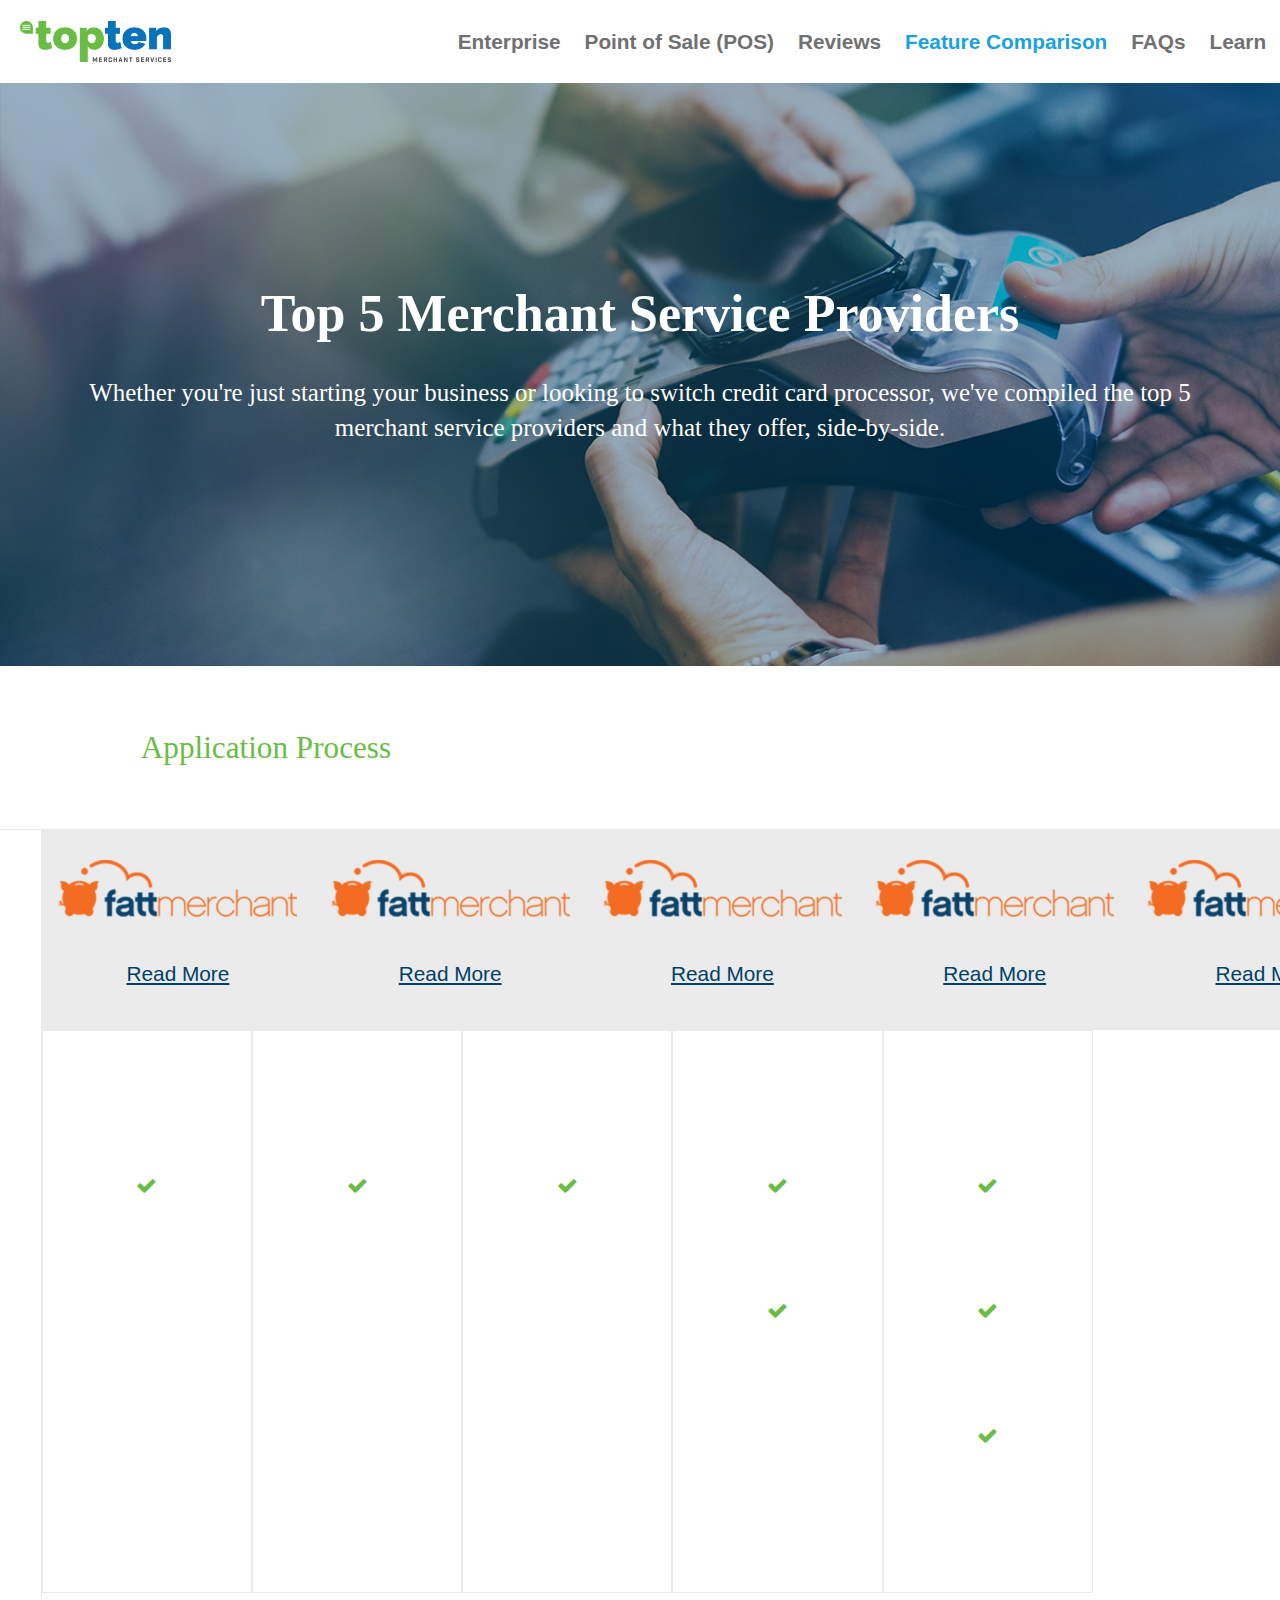
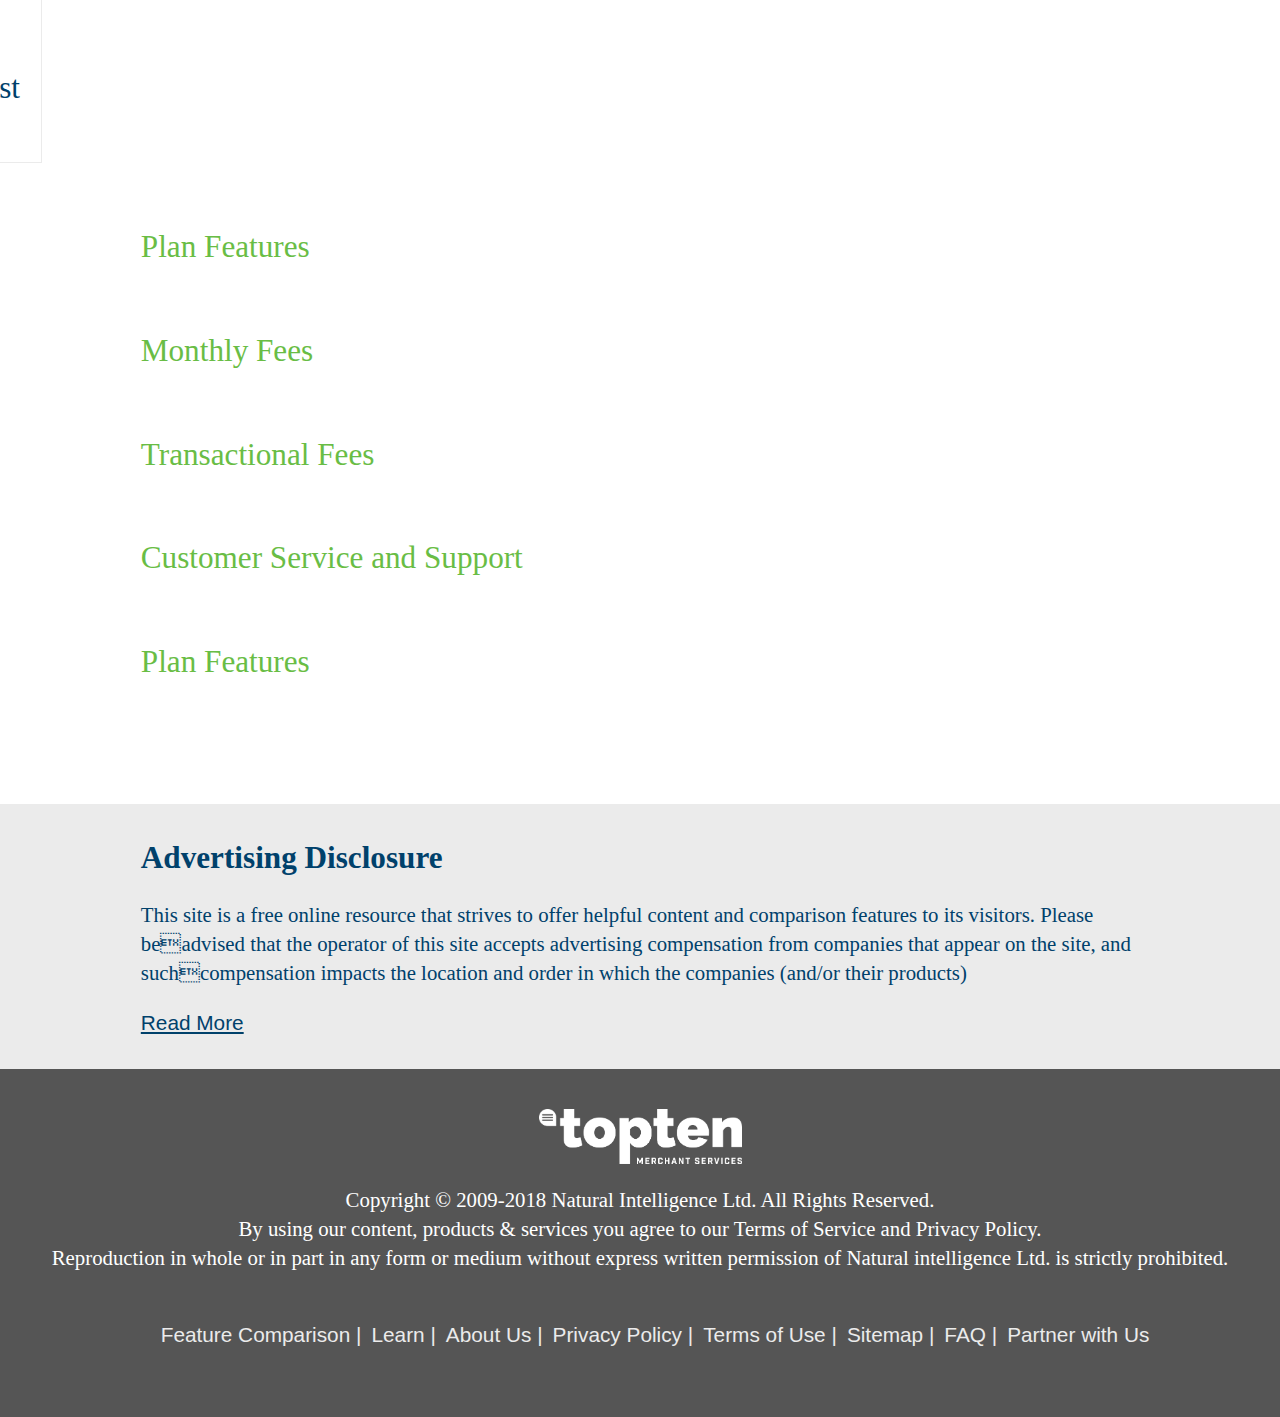
==== comparison.html @ e445d658 "responsive fixes" ====
<!DOCTYPE html>
<html class="no-js" lang="">

<head>
    <meta charset="utf-8" />
    <meta http-equiv="x-ua-compatible" content="ie=edge" />
    <title>Best 10 Merchant Services</title>
    <meta name="description" content="" />
    <meta name="viewport" content="width=device-width, initial-scale=1, shrink-to-fit=no" />
    <link rel="stylesheet" href="/css/font-awesome.min.css" />
    <link rel="stylesheet" href="/css/font-awesome.css" />
    <link href="http://cdnjs.cloudflare.com/ajax/libs/font-awesome/4.3.0/css/font-awesome.css" rel="stylesheet" type="text/css" />
    <link rel="manifest" href="site.webmanifest" />
    <link rel="apple-touch-icon" href="icon.png" />
    <!-- Place favicon.ico in the root directory -->

    <link rel="stylesheet" href="css/normalize.css" />
    <link rel="stylesheet" href="css/main.css" />
</head>

<body>
    <!--[if lte IE 9]>
      <p class="browserupgrade">You are using an <strong>outdated</strong> browser. Please <a href="https://browsehappy.com/">upgrade your browser</a> to improve your experience and security.</p>
    <![endif]-->

    <!-- Add your site or application content here -->

    <nav class="top-nav">
        <div class="logo">
            <a href="/"><img src="img/top-ten-logo.png" alt="" /></a>
        </div>
        <ul>
            <li><a href="/">Enterprise</a></li>
            <li><a href="#">Point of Sale (POS)</a></li>
            <li><a href="#">Reviews</a></li>
            <li><a class="active" href="comparison.html">Feature Comparison</a></li>
            <li><a href="faq-page.html">FAQs</a></li>
            <li><a href="#">Learn</a></li>
        </ul>
    </nav>
    <!-- END top-nav -->

    <div class="hero">
        <div class="hero-header">
            <h1>Top 5 Merchant Service Providers</h1>
        </div>
        <div class="hero-description">
            <p>Whether you're just starting your business or looking to switch credit card processor, we've compiled
                the top 5 merchant service providers and what they offer, side-by-side.</p>
        </div>
    </div>
    <!-- END hero -->

    <div class="box-wrapping">
        <div class="recommend-header">
            <h3 class="green-medium">Application Process</h3>
        </div>
        <div class="comparison-wrapper">
            <div class="vertical-side-column">
                <h2 class="blue-light">Apply Online</h2>
                <h2 class="blue-light">Same-Day Setup</h2>
                <h2 class="blue-light">High Risk Specialist</h2>
            </div>
            <div class="child-comparison-wrapper">
                <div class="horizontal-row-wrapper">
                    <div class="comparison-company">
                        <div class="ranking-logo"><img src="img/fattmerchant.png" alt="" /></div>
                        <a href="#">Read More</a>
                    </div>
                    <div class="comparison-company">
                        <div class="ranking-logo"><img src="img/fattmerchant.png" alt="" /></div>
                        <a href="#">Read More</a>
                    </div>
                    <div class="comparison-company">
                        <div class="ranking-logo"><img src="img/fattmerchant.png" alt="" /></div>
                        <a href="#">Read More</a>
                    </div>
                    <div class="comparison-company">
                        <div class="ranking-logo"><img src="img/fattmerchant.png" alt="" /></div>
                        <a href="#">Read More</a>
                    </div>
                    <div class="comparison-company">
                        <div class="ranking-logo"><img src="img/fattmerchant.png" alt="" /></div>
                        <a href="#">Read More</a>
                    </div>
                </div>
                <div class="bottom-column-wrapper">
                    <div class="vertical-column">
                        <i class="fas fa fa-check"></i>
                    </div>
                    <div class="vertical-column">
                        <i class="fas fa fa-check"></i>
                    </div>
                    <div class="vertical-column">
                        <i class="fas fa fa-check"></i>
                    </div>
                    <div class="vertical-column">
                        <i class="fas fa fa-check"></i>
                        <i class="fas fa fa-check"></i>
                    </div>
                    <div class="vertical-column">
                        <i class="fas fa fa-check"></i>
                        <i class="fas fa fa-check"></i>
                        <i class="fas fa fa-check"></i>
                    </div>
                </div>
            </div>
        </div>

        <div class="recommend-header">
            <h3 class="green-medium">Plan Features</h3>
        </div>


        <div class="recommend-header">
            <h3 class="green-medium">Monthly Fees</h3>
        </div>


        <div class="recommend-header">
            <h3 class="green-medium">Transactional Fees</h3>
        </div>


        <div class="recommend-header">
            <h3 class="green-medium">Customer Service and Support</h3>
        </div>


        <div class="recommend-header">
            <h3 class="green-medium">Plan Features</h3>
        </div>

    </div>
    <!-- END box-wrapping -->
    <div class="service-info-wrapper">
        <div class="service-info-block-grey">
            <div class="small-business-description-wrapper">
                <div class="small-business-details">
                    <h2 class="blue-bold-small">Advertising Disclosure</h2>

                    <p>
                        This site is a free online resource that strives to offer helpful content and comparison
                        features to its visitors.
                        Please beadvised that the operator of this site accepts advertising compensation from
                        companies that appear on the site, and suchcompensation impacts the location and order in
                        which the companies (and/or their products)
                    </p>
                    <a href="">Read More</a>

                </div>
            </div>
        </div>
        <!-- END service-info-wrapper  -->


        <footer class="footer">
            <div class="logo"><img src="img/top-ten-logo-white.png" alt="" /></div>
            <div class="copyright-text">
                <p>
                    Copyright © 2009-2018 Natural Intelligence Ltd. All Rights Reserved.<br />
                    By using our content, products & services you agree to our Terms of Service and Privacy Policy.<br />
                    Reproduction in whole or in part in any form or medium without express written permission of
                    Natural intelligence Ltd. is strictly prohibited.<br />
                </p>
            </div>
            <div class="links">
                <ul>
                    <li><a href="comparison.html">Feature Comparison</a> |</li>
                    <li><a href="#">Learn</a> |</li>
                    <li><a href="#">About Us</a> |</li>
                    <li><a href="#">Privacy Policy</a> |</li>
                    <li><a href="#">Terms of Use</a> |</li>
                    <li><a href="#">Sitemap</a> |</li>
                    <li><a href="faq-page.html">FAQ</a> |</li>
                    <li><a href="#">Partner with Us</a></li>
                </ul>
            </div>
        </footer>
        <!-- END footer -->

        <script src="js/vendor/modernizr-3.6.0.min.js"></script>
        <script src="https://code.jquery.com/jquery-3.3.1.min.js" integrity="{{ JQUERY_SRI_HASH }}" crossorigin="anonymous"></script>
        <script>
            window.jQuery || document.write('<script src="js/vendor/jquery-3.3.1.min.js"><\/script>');
        </script>
        <script src="js/plugins.js"></script>
        <script src="js/main.js"></script>
</body>

</html>
---- css/main.css ----
/*! HTML5 Boilerplate v6.1.0 | MIT License | https://html5boilerplate.com/ */

/*
 * What follows is the result of much research on cross-browser styling.
 * Credit left inline and big thanks to Nicolas Gallagher, Jonathan Neal,
 * Kroc Camen, and the H5BP dev community and team.
 */

/* ==========================================================================
Custom Font - Avenir Next
========================================================================== */

@font-face {
  font-family: "AvenierNext-Bold";
  src: url(fonts/AvenirNext-Bold.ttf) format("truetype");
}

@font-face {
  font-family: "AvenirNext-Medium";
  src: url(fonts/AvenirNext-Medium-06.ttf) format("truetype");
}

@font-face {
  font-family: "AvenirNext-Regular";
  src: url(fonts/AvenirNext-Regular-08.ttf) format("truetype");
}

@font-face {
  font-family: "AvenirNext-Italic";
  src: url(fonts/AvenirNext-Italic-05.ttf) format("truetype");
}

/* ==========================================================================
Base styles: opinionated defaults
========================================================================== */

html {
  color: #222;
  font-size: calc(0.5em + 1vw);
  line-height: 1.4;
  animation: fadeIn 1s ease-in-out;
  height: 100%;
  width: 100%;
  overflow-y: scroll;
  overflow-x: hidden;
}

body {
  margin: 0;
  font-family: "AvenirNext-Regular", Arial, Helvetica, sans-serif;
  overflow-y: scroll;
  overflow-x: hidden;
}

/*
 * Remove text-shadow in selection highlight:
 * https://twitter.com/miketaylr/status/12228805301
 *
 * Vendor-prefixed and regular ::selection selectors cannot be combined:
 * https://stackoverflow.com/a/16982510/7133471
 *
 * Customize the background color to match your design.
 */

::-moz-selection {
  background: #b3d4fc;
  text-shadow: none;
}

::selection {
  background: #b3d4fc;
  text-shadow: none;
}

/*
 * A better looking default horizontal rule
 */

hr {
  display: block;
  height: 1px;
  border: 0;
  border-top: 1px solid #ccc;
  margin: 1em 0;
  padding: 0;
}

/*
 * Remove the gap between audio, canvas, iframes,
 * images, videos and the bottom of their containers:
 * https://github.com/h5bp/html5-boilerplate/issues/440
 */

audio,
canvas,
iframe,
img,
svg,
video {
  vertical-align: middle;
}

/*
 * Remove default fieldset styles.
 */

fieldset {
  border: 0;
  margin: 0;
  padding: 0;
}

/*
 * Allow only vertical resizing of textareas.
 */

textarea {
  resize: vertical;
}

/* ==========================================================================
Browser Upgrade Prompt
========================================================================== */

.browserupgrade {
  margin: 0.2em 0;
  background: #ccc;
  color: #000;
  padding: 0.2em 0;
}

/* ==========================================================================
Author's custom styles
========================================================================== */

/* ==========================================================================
Typography Styles
========================================================================== */

h1,
h2,
h3,
h4,
h5,
h6 {
  margin: 0;
  padding: 0;
  font-family: "AvenirNext-Bold";
  color: #00416b;
}

h2.blue-bold {
  font-size: 2.25rem;
}

h2.blue-bold-small {
  font-size: 1.5rem;
}

h2.blue-light {
  font-size: 1.5rem;
  font-family: "AvenirNext-Medium";
  font-weight: 500;
  color: #00416b;
}

h2.green-bold {
  font-size: 2rem;
  color: #69bd45;
}

h2.green-medium {
  font-family: "AvenirNext-Medium";
  font-size: 2rem;
  font-weight: 500;
  color: #69bd45;
}

h3.green-medium {
  font-family: "AvenirNext-Medium";
  font-size: 1.5rem;
  font-weight: 500;
  color: #69bd45;
}

p {
  font-size: 1rem;
  font-family: "AvenirNext-Regular";
  color: #00416b;
}

a {
  color: #00416b;
}

a.link-bold {
  font-weight: 700;
}

ul > li {
  color: #00416b;
  line-height: 2;
}

/* ==========================================================================
Button Styles
========================================================================== */

@media only screen and (max-width: 414px) {
  .button-cta > button {
    margin-top: 2.5rem;
    padding: 1rem;
  }
  
  .quote-button {
    background-color: #45b5d0;
    font-size: 1.5rem;
    font-weight: bold;
    letter-spacing: 0.2px;
    color: #ffffff;
  }
  
  .quote-button.green {
    background-color: #69bd45;
  }  
}

.button-cta > button {
  border: none;
  margin-bottom: 54px;
}

.quote-button {
  background-color: #45b5d0;
  font-size: 1.5rem;
  font-weight: bold;
  letter-spacing: 0.2px;
  color: #ffffff;
  padding: 16px 64px;
}

.quote-button.green {
  background-color: #69bd45;
}

/* ==========================================================================
Navigation Styles
========================================================================== */

.top-nav {
  display: flex;
  justify-content: space-between;
  align-items: center;
  overflow: hidden;
  width: 100%;
  max-height: 100px;
  background: #fff;
  padding: 0 10px;
}

.top-nav .logo a > img {
  height: 2rem;
  object-fit: contain;
  padding: 10px;
}

@media only screen and (max-width: 414px) {
  .top-nav .logo a > img {
    height: 3rem;
    object-fit: contain;
    padding: 10px;
  }
}

.top-nav > ul {
  display: flex;
  list-style: none;
}

.top-nav li > a {
  color: #707070;
  font-size: 1rem;
  font-weight: bold;
  padding: 0 1.15rem 0 0;
  text-decoration: none;
  display: inline-block;
}

@media only screen and (max-width: 1024px) {
  .top-nav li > a {
    font-size: 0.9rem;
    padding: 0 1.1rem 0 0;
  }
}

.top-nav a:hover {
  color: #1aa2dd;
}

.top-nav a.active {
  color: #1aa2dd;
}

/* ==========================================================================
Hero Styles
========================================================================== */

.hero {
  display: flex;
  justify-content: center;
  flex: 1;
  min-height: 28rem;
  flex-direction: column;
  background-image: url(/img/hero-background.png);
  background-color: #00416b;
  background-repeat: no-repeat;
  background-size: cover;
}

.hero-header {
  padding: 0 11rem;
}

@media only screen and (max-width: 1024px) {
  .hero-header {
    padding: 0 7rem;
  }
}

@media only screen and (max-width: 414px) {
  .hero-header {
    padding: 0 0.5rem;
  }
}

.hero .hero-header > h1 {
  font-size: 2.5rem;
  text-align: center;
  color: #fff;
}

.hero-description {
  padding: 0 3.5rem;
}

@media only screen and (max-width: 1024px) {
  .hero-description {
    padding: 0 2rem;
  }
}

.hero .hero-description > p {
  font-size: 1.2rem;
  text-align: center;
  color: #fff;
}

/* ==========================================================================
Home Page We Recommend Body Styles Styles
========================================================================== */

@media only screen and (max-width: 414px) {
  .ranking-box {
    display: flex;
    flex-direction: column;
    flex-basis: 80rem;
  }

  .company-left {
    display: flex;
    flex-basis: 20rem;
    padding: 0 5rem 10rem 0;
  }

  .company-right {
    display: flex;
    flex: 2;
  }

  .box-wrapping-columns {
    display: flex;
    flex-direction: column;
    justify-content: center;
  }

  .rating-wrapper {
    justify-content: flex-start;
    display: flex;
    flex-direction: column;
    padding-bottom: 36px;
  }

  .rating {
    font-weight: bold;
    font-family: "AvenirNext-Bold";
    font-size: 1rem;
    font-weight: bold;
    letter-spacing: 0.2px;
    padding-right: 23.9rem;
    color: #00416b;
  }

  .blog-column .blog-snippet > h2 {
    font-size: 1rem;
    line-height: 4rem !important;
    font-family: "AvenirNext-Medium";
    font-weight: 400;
    color: #00416b;
  }

}

.box-wrapping {
  display: flex;
  flex: 1;
  flex-direction: column;
  align-items: center;
  padding: 60px 11%;
}

.recommend-header {
  display: flex;
  align-self: flex-start;
  padding-bottom: 60px;
}

.box-wrapping .recommend-header > h2 {
  font-family: "AvenirNext-Medium";
  font-size: 2rem;
  font-weight: 500;
  letter-spacing: 0.32px;
  color: #69bd45;
}

.box-wrapping-columns {
  display: flex;
  justify-content: center;
}

.ranking-column {
  display: flex;
  flex-direction: column;
  flex-basis: 800px;
}

.company-left {
  display: flex;
  flex-direction: column;
  flex-basis: 252px;
  padding-right: 78px;
}

.company-right {
  display: flex;
  flex-direction: column;
  flex: 2;
}

.rating-wrapper {
  justify-content: flex-start;
  display: flex;
  flex-direction: column;
  align-items: flex-end;
  padding-bottom: 36px;
}

.ranking-logo > img {
  height: 57px;
  padding-bottom: 36px;
}

.company-slogan {
  padding-bottom: 21px;
}

.company-slogan > h4 {
  font-family: "AvenirNext-Medium";
  font-size: 1.5rem;
  font-weight: 500;
  letter-spacing: 0.2px;
  color: #00416b;
}

.ranking-stars {
  display: flex;
  padding-bottom: 24px;
}

.ranking-stars ul {
  display: flex;
  list-style: none;
  margin: 0;
  padding: 0;
}

.ranking-stars ul > li {
  padding: 5px;
}

.ranking-stars ul li > img {
  display: flex;
  height: 17px;
  color: #dabf27;
}

.company-telephone {
  display: flex;
  padding-bottom: 23px;
}

.company-telephone > i {
  padding: 5px;
  font-size: 1.625rem;
  color: #00416b;
}

.company-telephone > h3 {
  font-family: "AvenirNext-Regular";
  font-size: 1.5rem;
  font-weight: normal;
  letter-spacing: 0.2px;
  color: #00416b;
}

.ranking-box {
  display: flex;
  border: solid 1px #ebebeb;
  padding: 24px 20px;
}

.company-name {
  padding-bottom: 36px;
}

.company-name > h3 {
  font-family: "AvenirNext-Medium";
  font-size: 1.5rem;
  font-weight: 500;
  letter-spacing: 0.2px;
  color: #00416b;
}

.rating {
  font-weight: bold;
  font-family: "AvenirNext-Bold";
  font-size: 1rem;
  font-weight: bold;
  letter-spacing: 0.2px;
  color: #00416b;
}

.rating-bar {
  width: 360px;
  height: 10px;
  background-color: #69bd45;
}

.company-description > p {
  font-family: "AvenirNext-Medium";
  font-size: 0.875rem;
  letter-spacing: 0.1px;
  color: #00416b;
}

ul.fa-ul {
  margin: 0;
}

.company-pros-list ul > li {
  font-family: "AvenirNext-Medium";
  line-height: 35px;
  letter-spacing: 0.2px;
  color: #00416b;
}

.company-pros-list ul li > i {
  color: #45b5d0;
  font-size: 1.25rem;
}

.blog-column {
  background: rgb(234, 245, 250);
  display: flex;
  flex-direction: column;
  flex-basis: 300px;
}

.blog-item {
  margin: 0 20px;
}

.blog-item > hr {
  background-color: #00416b;
}

.blog-column {
  display: flex;
  flex-direction: column;
}

.blog-column > .social-icons {
  color: #00416b;
  text-align: center;
  font-size: 2.813rem;
  letter-spacing: 10px;
  padding-top: 28px;
}

.blog-column .blog-snippet > h2 {
  font-size: 1.875rem;
  line-height: 100px;
  font-family: "AvenirNext-Medium";
  font-weight: 400;
  color: #00416b;
}

.blog-column .blog-snippet > p {
  font-family: AvenirNext-Medium;
  color: #00416b;
}

/* ==========================================================================
Home Page Service Info Styles Styles
========================================================================== */

@media only screen and (max-width: 414px) {
  .basic-info-wrapper {
    display: flex;
    flex-direction: column;
    align-content: center;
    padding: 32px 0;
  }
  
  .basic-info-column-right {
    display: flex;
    flex-direction: column;
  }

  .basic-info-img > img {
    height: 20rem;
  }

}

.service-info-wrapper {
  display: flex;
  flex-direction: column;
}

.service-info-block-grey {
  display: flex;
  flex: 1;
  flex-direction: column;
  align-items: center;
  background-color: #ebebeb;
  padding: 32px 11%;
}

.service-info-block-white {
  display: flex;
  flex: 1;
  flex-direction: column;
  align-items: center;
  padding: 32px 11%;
}

.basic-info-column-left {
  display: flex;
  flex-direction: column;
}

.basic-info-column-right {
  display: flex;
  align-items: center;
  padding-left: 30px;
}

.basic-info-wrapper {
  display: flex;
  align-content: center;
  padding: 32px 0;
}

.basic-info-column-right .basic-info-img > img {
  height: 7rem;
}

.basic-list-wrapper {
  display: flex;
  flex-direction: column;
}

.fees-wrapper {
  display: flex;
  flex: 1;
  flex-direction: column;
  align-items: center;
}

.high-risk-wrapper {
  display: flex;
  flex: 1;
  flex-direction: column;
  align-items: center;
}

.high-risk-info {
  display: flex;
  flex-direction: column;
  padding: 47px 0;
}

.high-risk-text {
  display: flex;
  flex-direction: column;
}

.high-risk-list {
  display: flex;
  flex-direction: column;
}

.card-processors-wrapper {
  display: flex;
  flex-direction: column;
}

.small-business-description-wrapper {
  display: flex;
  flex: 1;
  flex-direction: column;
  align-items: center;
}

/* ==========================================================================
Top 3 Styles
========================================================================== */

@media only screen and (max-width: 414px) {
  .provider-info-wrapper {
    display: flex;
    flex-direction: column;
    flex: 1;
  }

  .provider-pros-cons-wrapper {
    display: flex;
    flex-direction: column;
    flex: 1;
    margin-top: 2rem;
  }

  .provider-name > h3 {
    margin-top: 1rem;
    font-family: "AvenirNext-Regular";
    font-size: 1rem;
    font-weight: 300;
    color: #00416b;
  }
  
}

.top-three-providers {
  display: flex;
  flex-direction: column;
  padding: 0 11%;
}

.provider-logo > img {
  height: 44px;
  padding-bottom: 24px;
}

.provider-name > h3 {
  padding-bottom: 30px;
  font-family: "AvenirNext-Regular";
  font-size: 1.5rem;
  font-weight: 300;
  color: #00416b;
}

.provider-wrapper {
  display: flex;
  flex-direction: column;
  flex: 1;
  padding: 36px 0;
}

.provider-info-wrapper {
  display: flex;
  flex: 1;
}

.provider-best-for {
  flex: 1;
}

.provider-best-for > h4 {
  font-family: "AvenirNext-Regular";
  font-size: 1rem;
  color: #00416b;
}

.provider-pros-cons-wrapper {
  display: flex;
  flex-direction: column;
  flex: 1;
}

.provider-pros ul > li {
  font-family: "AvenirNext-Regular";
  color: #00416b;
}

.provider-cons ul > li {
  font-family: "AvenirNext-Regular";
  color: #00416b;
}

/* ==========================================================================
FAQ Styles
========================================================================== */

.faq-wrapper {
  display: flex;
  flex-direction: column;
  align-self: flex-start;
  width: 100%;
}

.faq-question {
  padding: 20px 0 12px 58px;
}

.faq-question:hover {
  background-color: #ebebeb;
  color: red;
}

/* ==========================================================================
Comparison Styles
========================================================================== */

.comparison-wrapper {
  display: flex;
  padding-bottom: 3rem;
}

.child-comparison-wrapper {
  display: flex;
  flex-direction: column;
}

.vertical-column {
  display: flex;
  flex-direction: column;
  border: solid 1px #ebebeb;
  padding: 4.5rem;
}

.vertical-column > i {
  padding: 2.5rem 0 2.5rem 0;
  color: #69bd45;
}

.vertical-side-column {
  display: flex;
  flex-direction: column;
  padding-top: 13rem;
  align-items: center;
  border: solid 1px #ebebeb;
}

.vertical-side-column > h2.blue-light {
  padding: 2.5rem 1rem 2.5rem 1rem;
}

.horizontal-row-wrapper {
  display: flex;
  background-color: #ebebeb;
}

.comparison-company {
  display: flex;
  flex-direction: column;
  align-items: center;
  align-content: center;
}

.comparison-company > .ranking-logo img {
  padding: 1.5rem 0.8rem 1.5rem 0.8rem;
}

.comparison-company > a {
  padding: 0.5rem 0 2rem 0;
}

.bottom-column-wrapper {
  display: flex;
}

/* ==========================================================================
Learn Styles
========================================================================== */

.box-wrapping-row {
  display: flex;
  flex: 1;
  align-items: center;
  padding: 4rem 11%;
  justify-content: center;
}

@media only screen and (max-width: 414px) {
  .box-wrapping-row {
    display: flex;
    flex-direction: column;
    flex: 1;
    align-items: center;
    padding: 4rem 11%;
    justify-content: center;
  }  
}

.left-column-wrapper {
  display: flex;
  flex-direction: column;
}

.box-left {
  height: 14rem;
  display: flex;
  background-color: #ebebeb;
  margin-bottom: 1rem;
}

.box-left-wrapper {
  display: flex;
}

.box-left-column > h2.blue-bold-small {
  font-size: 28px;
  line-height: 32px;
}

.box-left-column > p.date {
  font-size: 0.6rem;
  font-style: italic;
  line-height: 1.88;
}

.box-left-column > p.description {
  font-size: 0.7rem;
  line-height: 1rem;
}

.box-left-column > a {
  font-size: 0.7rem;
}

.box-left-wrapper > img {
  height: 10rem;
  object-fit: contain;
  padding: 2rem 1rem 1rem 2rem;
}

.box-left-column {
  width: 14rem;
  display: flex;
  flex-direction: column;
  padding: 1rem;
}

@media only screen and (max-width: 414px) {
  .box-left-column > h2.blue-bold-small {
    font-size: 1rem;
    line-height: 1.3rem;
  }
}

.right-column-wrapper {
  display: flex;
  flex-direction: column;
  padding-top: 6rem;
  padding-left: 0.8rem;
}

.right-column-wrapper > h3.green-medium {
  font-size: 1.3rem;
  line-height: 1.14;
  display: flex;
  padding: 0 0 1rem 2rem;
}

.box-right {
  width: 20rem;
  display: flex;
  background-color: #f6f6f6;
  margin: 0.5rem;
}

.box-right > img {
  width: 7rem;
  object-fit: contain;
  padding: 0 2rem 1rem 1rem;
}

.box-right-column {
  display: flex;
  flex-direction: column;
  align-items: center;
  padding: 2.1rem 1rem 2rem 0;
}

.box-right-column > a {
  font-size: 0.7rem;
}

.box-right-column .button-cta > button {
  font-size: 0.7rem;
}

/* ==========================================================================
Footer Styles Styles
========================================================================== */

.footer {
  display: flex;
  flex: 1;
  flex-direction: column;
  align-items: center;
  background-color: #555555;
  color: #ebebeb;
  padding: 40px 0;
}

.footer .logo > img {
  width: 203px;
}

.copyright-text > p {
  text-align: center;
  color: #fff;
}

footer .links > ul {
  display: flex;
  list-style: none;
}

@media only screen and (max-width: 414px) {
  footer .links > ul {
    display: flex;
    list-style: none;
    flex-wrap: wrap;
  }
}

footer li {
  color: #ebebeb;
  margin-right: 10px;
}

footer li > a {
  text-decoration: none;
  color: #ebebeb;
}

/* ==========================================================================
Helper classes
========================================================================== */

/*
 * Hide visually and from screen readers
 */

.hidden {
  display: none !important;
}

/*
 * Hide only visually, but have it available for screen readers:
 * https://snook.ca/archives/html_and_css/hiding-content-for-accessibility
 *
 * 1. For long content, line feeds are not interpreted as spaces and small width
 *    causes content to wrap 1 word per line:
 *    https://medium.com/@jessebeach/beware-smushed-off-screen-accessible-text-5952a4c2cbfe
 */

.visuallyhidden {
  border: 0;
  clip: rect(0 0 0 0);
  height: 1px;
  margin: -1px;
  padding: 0;
  position: absolute;
  width: 1px;
  white-space: nowrap;
  /* 1 */
}

/*
 * Extends the .visuallyhidden class to allow the element
 * to be focusable when navigated to via the keyboard:
 * https://www.drupal.org/node/897638
 */

.visuallyhidden.focusable:active,
.visuallyhidden.focusable:focus {
  clip: auto;
  height: auto;
  margin: 0;
  overflow: visible;
  position: static;
  width: auto;
  white-space: inherit;
}

/*
 * Hide visually and from screen readers, but maintain layout
 */

.invisible {
  visibility: hidden;
}

/*
 * Clearfix: contain floats
 *
 * For modern browsers
 * 1. The space content is one way to avoid an Opera bug when the
 *    `contenteditable` attribute is included anywhere else in the document.
 *    Otherwise it causes space to appear at the top and bottom of elements
 *    that receive the `clearfix` class.
 * 2. The use of `table` rather than `block` is only necessary if using
 *    `:before` to contain the top-margins of child elements.
 */

.clearfix:before,
.clearfix:after {
  content: " ";
  /* 1 */
  display: table;
  /* 2 */
}

.clearfix:after {
  clear: both;
}

/* ==========================================================================
EXAMPLE Media Queries for Responsive Design.
These examples override the primary ('mobile first') styles.
Modify as content requires.
========================================================================== */

@media only screen and (min-width: 35em) {
  /* Style adjustments for viewports that meet the condition */
}

@media print,
  (-webkit-min-device-pixel-ratio: 1.25),
  (min-resolution: 1.25dppx),
  (min-resolution: 120dpi) {
  /* Style adjustments for high resolution devices */
}

/* ==========================================================================
   Print styles.
   Inlined to avoid the additional HTTP request:
   https://www.phpied.com/delay-loading-your-print-css/
   ========================================================================== */

@media print {
  *,
  *:before,
  *:after {
    background: transparent !important;
    color: #000 !important;
    /* Black prints faster */
    -webkit-box-shadow: none !important;
    box-shadow: none !important;
    text-shadow: none !important;
  }

  a,
  a:visited {
    text-decoration: underline;
  }

  a[href]:after {
    content: " (" attr(href) ")";
  }

  abbr[title]:after {
    content: " (" attr(title) ")";
  }

  /*
     * Don't show links that are fragment identifiers,
     * or use the `javascript:` pseudo protocol
     */

  a[href^="#"]:after,
  a[href^="javascript:"]:after {
    content: "";
  }

  pre {
    white-space: pre-wrap !important;
  }

  pre,
  blockquote {
    border: 1px solid #999;
    page-break-inside: avoid;
  }

  /*
     * Printing Tables:
     * http://css-discuss.incutio.com/wiki/Printing_Tables
     */

  thead {
    display: table-header-group;
  }

  tr,
  img {
    page-break-inside: avoid;
  }

  p,
  h2,
  h3 {
    orphans: 3;
    widows: 3;
  }

  h2,
  h3 {
    page-break-after: avoid;
  }
}

@keyframes fadeIn {
  0% {
    opacity: 0;
  }

  100% {
    opacity: 1;
  }
}
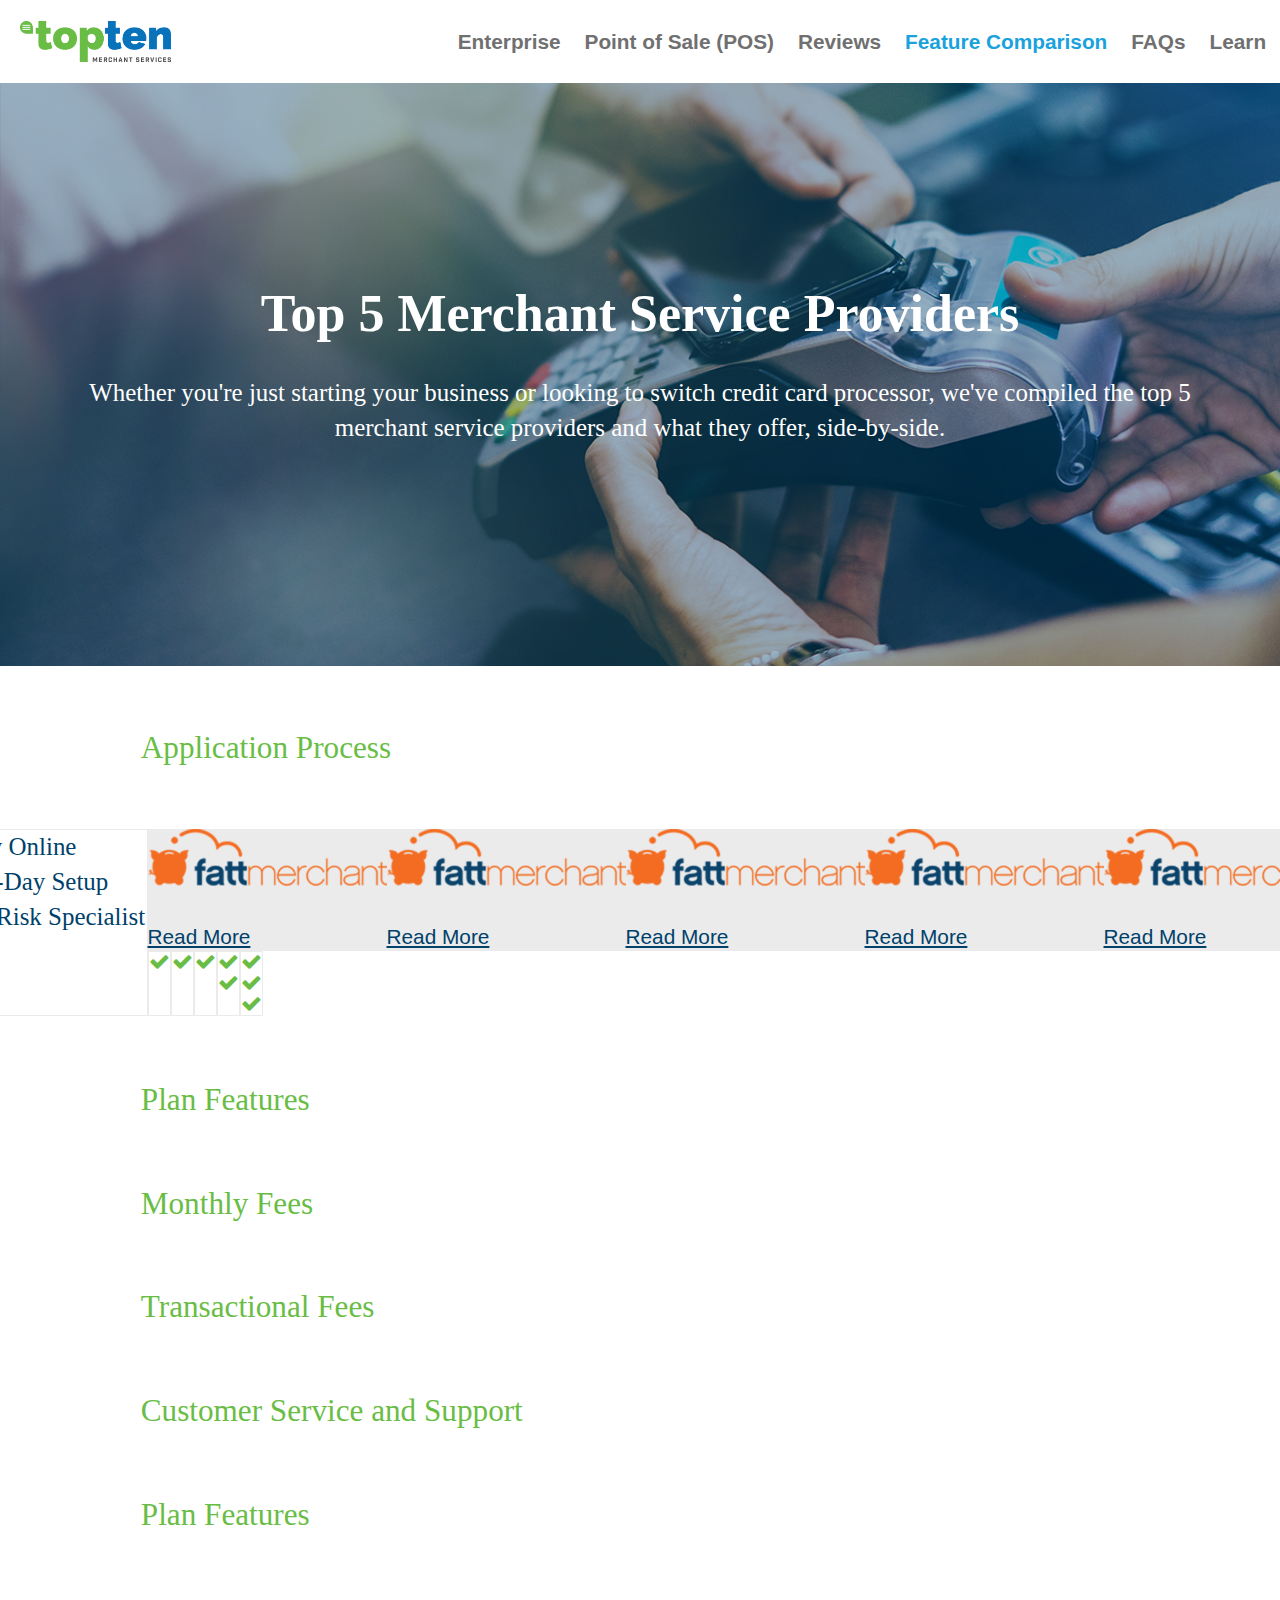
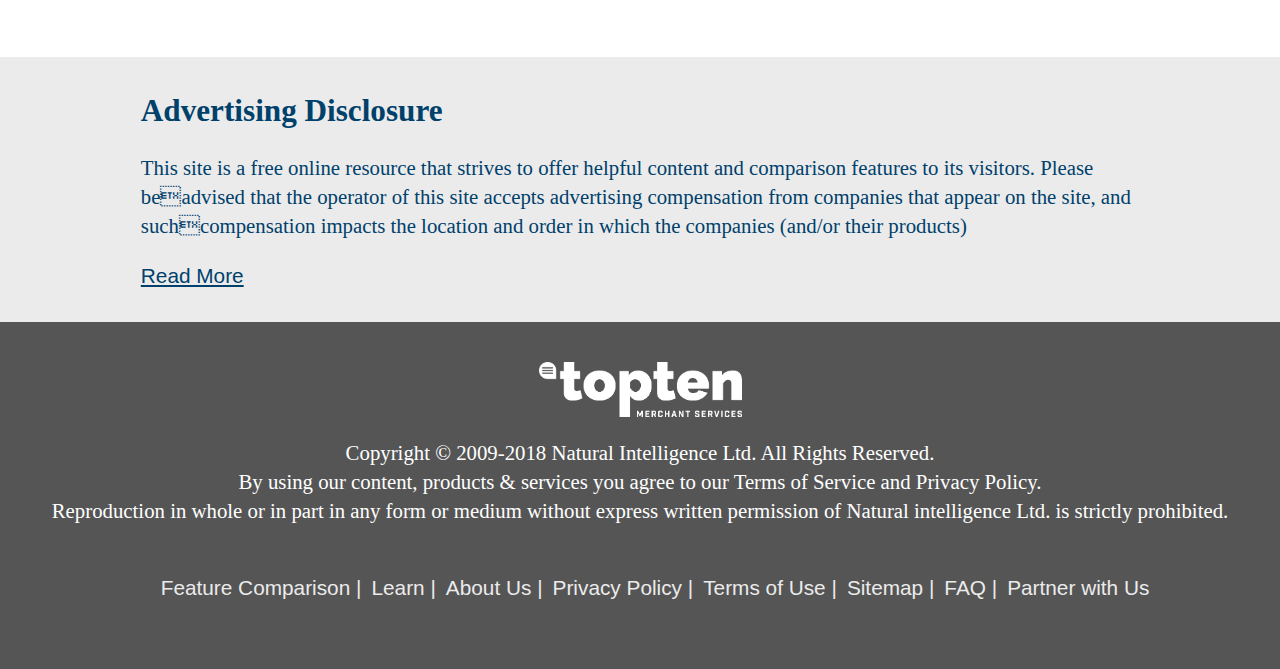
==== commit 4b7e17a6: "414px @media query added to all pages header and footer" ====
--- a/comparison.html
+++ b/comparison.html
@@ -57,9 +57,11 @@
         </div>
         <div class="comparison-wrapper">
             <div class="vertical-side-column">
-                <h2 class="blue-light">Apply Online</h2>
-                <h2 class="blue-light">Same-Day Setup</h2>
-                <h2 class="blue-light">High Risk Specialist</h2>
+                <div class="vertical-text-wrapper">
+                    <h2 class="blue-light">Apply Online</h2>
+                    <h2 class="blue-light">Same-Day Setup</h2>
+                    <h2 class="blue-light">High Risk Specialist</h2>
+                </div>
             </div>
             <div class="child-comparison-wrapper">
                 <div class="horizontal-row-wrapper">
--- a/css/main.css
+++ b/css/main.css
@@ -197,7 +197,7 @@
   font-weight: 700;
 }
 
-ul > li {
+ul>li {
   color: #00416b;
   line-height: 2;
 }
@@ -207,11 +207,11 @@
 ========================================================================== */
 
 @media only screen and (max-width: 414px) {
-  .button-cta > button {
-    margin-top: 2.5rem;
-    padding: 1rem;
-  }
-  
+  .button-cta>button {
+    padding: 1rem 2rem 1rem 2rem;
+    margin-top: 1.5rem;
+  }
+
   .quote-button {
     background-color: #45b5d0;
     font-size: 1.5rem;
@@ -219,15 +219,15 @@
     letter-spacing: 0.2px;
     color: #ffffff;
   }
-  
+
   .quote-button.green {
     background-color: #69bd45;
-  }  
-}
-
-.button-cta > button {
+  }
+}
+
+.button-cta>button {
   border: none;
-  margin-bottom: 54px;
+  margin-bottom: 1rem;
 }
 
 .quote-button {
@@ -236,7 +236,7 @@
   font-weight: bold;
   letter-spacing: 0.2px;
   color: #ffffff;
-  padding: 16px 64px;
+  padding: 0.5rem 2rem 0.5rem 2rem;
 }
 
 .quote-button.green {
@@ -246,6 +246,19 @@
 /* ==========================================================================
 Navigation Styles
 ========================================================================== */
+
+@media only screen and (max-width: 414px) {
+  .top-nav .logo a>img {
+    height: 3rem;
+    object-fit: contain;
+    padding: 10px;
+  }
+
+  .top-nav li>a {
+    font-size: 0.9rem;
+    padding: 0 1.1rem 0 0;
+  }
+}
 
 .top-nav {
   display: flex;
@@ -258,26 +271,18 @@
   padding: 0 10px;
 }
 
-.top-nav .logo a > img {
+.top-nav .logo a>img {
   height: 2rem;
   object-fit: contain;
   padding: 10px;
 }
 
-@media only screen and (max-width: 414px) {
-  .top-nav .logo a > img {
-    height: 3rem;
-    object-fit: contain;
-    padding: 10px;
-  }
-}
-
-.top-nav > ul {
+.top-nav>ul {
   display: flex;
   list-style: none;
 }
 
-.top-nav li > a {
+.top-nav li>a {
   color: #707070;
   font-size: 1rem;
   font-weight: bold;
@@ -286,13 +291,6 @@
   display: inline-block;
 }
 
-@media only screen and (max-width: 1024px) {
-  .top-nav li > a {
-    font-size: 0.9rem;
-    padding: 0 1.1rem 0 0;
-  }
-}
-
 .top-nav a:hover {
   color: #1aa2dd;
 }
@@ -304,6 +302,25 @@
 /* ==========================================================================
 Hero Styles
 ========================================================================== */
+
+@media only screen and (max-width: 1024px) {
+  .hero-header {
+    padding: 0 7rem;
+  }
+
+  .hero-description {
+    padding: 0 2rem;
+  }
+}
+
+@media only screen and (max-width: 414px) {
+  .hero-header {
+    display: flex;
+    width: 100%;
+    padding: 0 0.5rem !important;
+    text-align: center;
+  }
+}
 
 .hero {
   display: flex;
@@ -321,19 +338,7 @@
   padding: 0 11rem;
 }
 
-@media only screen and (max-width: 1024px) {
-  .hero-header {
-    padding: 0 7rem;
-  }
-}
-
-@media only screen and (max-width: 414px) {
-  .hero-header {
-    padding: 0 0.5rem;
-  }
-}
-
-.hero .hero-header > h1 {
+.hero .hero-header>h1 {
   font-size: 2.5rem;
   text-align: center;
   color: #fff;
@@ -343,13 +348,7 @@
   padding: 0 3.5rem;
 }
 
-@media only screen and (max-width: 1024px) {
-  .hero-description {
-    padding: 0 2rem;
-  }
-}
-
-.hero .hero-description > p {
+.hero .hero-description>p {
   font-size: 1.2rem;
   text-align: center;
   color: #fff;
@@ -366,15 +365,20 @@
     flex-basis: 80rem;
   }
 
+  .ranking-logo>img {
+    height: 3rem !important;
+  }
+
   .company-left {
-    display: flex;
-    flex-basis: 20rem;
-    padding: 0 5rem 10rem 0;
+    display: flex !important;
+    flex-direction: column !important;
+    justify-content: space-between !important;
   }
 
   .company-right {
-    display: flex;
-    flex: 2;
+    display: flex !important;
+    flex-direction: column !important;
+    justify-content: space-between
   }
 
   .box-wrapping-columns {
@@ -391,16 +395,18 @@
   }
 
   .rating {
-    font-weight: bold;
-    font-family: "AvenirNext-Bold";
-    font-size: 1rem;
-    font-weight: bold;
-    letter-spacing: 0.2px;
-    padding-right: 23.9rem;
+    font-family: "AvenirNext-Bold" !important;
+    font-size: 1rem !important;
     color: #00416b;
   }
 
-  .blog-column .blog-snippet > h2 {
+  .rating-bar {
+    width: 90%;
+    height: 2%;
+    background-color: #69bd45;
+  }
+
+  .blog-column .blog-snippet>h2 {
     font-size: 1rem;
     line-height: 4rem !important;
     font-family: "AvenirNext-Medium";
@@ -408,6 +414,11 @@
     color: #00416b;
   }
 
+  .recommend-header {
+    display: flex;
+    align-self: flex-start;
+    padding-bottom: 1rem !important;
+  }
 }
 
 .box-wrapping {
@@ -424,7 +435,7 @@
   padding-bottom: 60px;
 }
 
-.box-wrapping .recommend-header > h2 {
+.box-wrapping .recommend-header>h2 {
   font-family: "AvenirNext-Medium";
   font-size: 2rem;
   font-weight: 500;
@@ -464,7 +475,7 @@
   padding-bottom: 36px;
 }
 
-.ranking-logo > img {
+.ranking-logo>img {
   height: 57px;
   padding-bottom: 36px;
 }
@@ -473,7 +484,7 @@
   padding-bottom: 21px;
 }
 
-.company-slogan > h4 {
+.company-slogan>h4 {
   font-family: "AvenirNext-Medium";
   font-size: 1.5rem;
   font-weight: 500;
@@ -493,11 +504,11 @@
   padding: 0;
 }
 
-.ranking-stars ul > li {
+.ranking-stars ul>li {
   padding: 5px;
 }
 
-.ranking-stars ul li > img {
+.ranking-stars ul li>img {
   display: flex;
   height: 17px;
   color: #dabf27;
@@ -508,13 +519,13 @@
   padding-bottom: 23px;
 }
 
-.company-telephone > i {
+.company-telephone>i {
   padding: 5px;
   font-size: 1.625rem;
   color: #00416b;
 }
 
-.company-telephone > h3 {
+.company-telephone>h3 {
   font-family: "AvenirNext-Regular";
   font-size: 1.5rem;
   font-weight: normal;
@@ -532,7 +543,7 @@
   padding-bottom: 36px;
 }
 
-.company-name > h3 {
+.company-name>h3 {
   font-family: "AvenirNext-Medium";
   font-size: 1.5rem;
   font-weight: 500;
@@ -555,7 +566,7 @@
   background-color: #69bd45;
 }
 
-.company-description > p {
+.company-description>p {
   font-family: "AvenirNext-Medium";
   font-size: 0.875rem;
   letter-spacing: 0.1px;
@@ -566,14 +577,14 @@
   margin: 0;
 }
 
-.company-pros-list ul > li {
+.company-pros-list ul>li {
   font-family: "AvenirNext-Medium";
   line-height: 35px;
   letter-spacing: 0.2px;
   color: #00416b;
 }
 
-.company-pros-list ul li > i {
+.company-pros-list ul li>i {
   color: #45b5d0;
   font-size: 1.25rem;
 }
@@ -589,7 +600,7 @@
   margin: 0 20px;
 }
 
-.blog-item > hr {
+.blog-item>hr {
   background-color: #00416b;
 }
 
@@ -598,7 +609,7 @@
   flex-direction: column;
 }
 
-.blog-column > .social-icons {
+.blog-column>.social-icons {
   color: #00416b;
   text-align: center;
   font-size: 2.813rem;
@@ -606,7 +617,7 @@
   padding-top: 28px;
 }
 
-.blog-column .blog-snippet > h2 {
+.blog-column .blog-snippet>h2 {
   font-size: 1.875rem;
   line-height: 100px;
   font-family: "AvenirNext-Medium";
@@ -614,7 +625,7 @@
   color: #00416b;
 }
 
-.blog-column .blog-snippet > p {
+.blog-column .blog-snippet>p {
   font-family: AvenirNext-Medium;
   color: #00416b;
 }
@@ -630,16 +641,16 @@
     align-content: center;
     padding: 32px 0;
   }
-  
+
   .basic-info-column-right {
     display: flex;
     flex-direction: column;
   }
 
-  .basic-info-img > img {
-    height: 20rem;
-  }
-
+  .basic-info-img>img {
+    height: 10rem !important;
+    display: flex;
+  }
 }
 
 .service-info-wrapper {
@@ -681,7 +692,7 @@
   padding: 32px 0;
 }
 
-.basic-info-column-right .basic-info-img > img {
+.basic-info-column-right .basic-info-img>img {
   height: 7rem;
 }
 
@@ -741,6 +752,10 @@
     display: flex;
     flex-direction: column;
     flex: 1;
+  }
+
+  .provider-wrapper .button-cta>button {
+    margin-bottom: 1.5rem !important;
   }
 
   .provider-pros-cons-wrapper {
@@ -750,14 +765,12 @@
     margin-top: 2rem;
   }
 
-  .provider-name > h3 {
-    margin-top: 1rem;
+  .provider-name>h3 {
     font-family: "AvenirNext-Regular";
     font-size: 1rem;
     font-weight: 300;
     color: #00416b;
   }
-  
 }
 
 .top-three-providers {
@@ -766,12 +779,12 @@
   padding: 0 11%;
 }
 
-.provider-logo > img {
+.provider-logo>img {
   height: 44px;
   padding-bottom: 24px;
 }
 
-.provider-name > h3 {
+.provider-name>h3 {
   padding-bottom: 30px;
   font-family: "AvenirNext-Regular";
   font-size: 1.5rem;
@@ -795,7 +808,7 @@
   flex: 1;
 }
 
-.provider-best-for > h4 {
+.provider-best-for>h4 {
   font-family: "AvenirNext-Regular";
   font-size: 1rem;
   color: #00416b;
@@ -807,12 +820,12 @@
   flex: 1;
 }
 
-.provider-pros ul > li {
+.provider-pros ul>li {
   font-family: "AvenirNext-Regular";
   color: #00416b;
 }
 
-.provider-cons ul > li {
+.provider-cons ul>li {
   font-family: "AvenirNext-Regular";
   color: #00416b;
 }
@@ -841,6 +854,8 @@
 Comparison Styles
 ========================================================================== */
 
+@media only screen and (max-width: 414px) {}
+
 .comparison-wrapper {
   display: flex;
   padding-bottom: 3rem;
@@ -855,24 +870,27 @@
   display: flex;
   flex-direction: column;
   border: solid 1px #ebebeb;
-  padding: 4.5rem;
-}
-
-.vertical-column > i {
-  padding: 2.5rem 0 2.5rem 0;
+}
+
+.vertical-column>i {
+  display: flex;
+  align-items: stretch;
   color: #69bd45;
 }
 
 .vertical-side-column {
-  display: flex;
-  flex-direction: column;
-  padding-top: 13rem;
+  width: 10rem;
+  display: flex;
+  flex-direction: column;
   align-items: center;
   border: solid 1px #ebebeb;
 }
 
-.vertical-side-column > h2.blue-light {
-  padding: 2.5rem 1rem 2.5rem 1rem;
+.vertical-text-wrapper>h2.blue-light {
+  display: flex;
+  flex-direction: column;
+  justify-content: first baseline;
+  font-size: 1.2rem;
 }
 
 .horizontal-row-wrapper {
@@ -883,16 +901,14 @@
 .comparison-company {
   display: flex;
   flex-direction: column;
-  align-items: center;
-  align-content: center;
-}
-
-.comparison-company > .ranking-logo img {
-  padding: 1.5rem 0.8rem 1.5rem 0.8rem;
-}
-
-.comparison-company > a {
-  padding: 0.5rem 0 2rem 0;
+}
+
+.comparison-company>.ranking-logo img {
+  justify-content: space-between;
+}
+
+.comparison-company>a {
+  justify-content: space-between;
 }
 
 .bottom-column-wrapper {
@@ -902,14 +918,6 @@
 /* ==========================================================================
 Learn Styles
 ========================================================================== */
-
-.box-wrapping-row {
-  display: flex;
-  flex: 1;
-  align-items: center;
-  padding: 4rem 11%;
-  justify-content: center;
-}
 
 @media only screen and (max-width: 414px) {
   .box-wrapping-row {
@@ -919,7 +927,32 @@
     align-items: center;
     padding: 4rem 11%;
     justify-content: center;
-  }  
+  }
+
+  .box-left-column>h2.blue-bold-small {
+    font-size: 1rem !important;
+    line-height: 1.3rem !important;
+  }
+
+  .right-column-wrapper {
+    display: flex;
+    flex-direction: column;
+    padding-top: 2rem !important;
+  }
+
+  .right-column-wrapper>h3.green-medium {
+    font-size: 1.3rem;
+    line-height: 1.14;
+    display: flex;
+  }
+}
+
+.box-wrapping-row {
+  display: flex;
+  flex: 1;
+  align-items: center;
+  padding: 4rem 11%;
+  justify-content: center;
 }
 
 .left-column-wrapper {
@@ -936,32 +969,32 @@
 
 .box-left-wrapper {
   display: flex;
-}
-
-.box-left-column > h2.blue-bold-small {
+  align-items: center;
+  padding-left: 1rem;
+}
+
+.box-left-column>h2.blue-bold-small {
   font-size: 28px;
   line-height: 32px;
 }
 
-.box-left-column > p.date {
+.box-left-column>p.date {
   font-size: 0.6rem;
   font-style: italic;
   line-height: 1.88;
 }
 
-.box-left-column > p.description {
+.box-left-column>p.description {
   font-size: 0.7rem;
   line-height: 1rem;
 }
 
-.box-left-column > a {
+.box-left-column>a {
   font-size: 0.7rem;
 }
 
-.box-left-wrapper > img {
-  height: 10rem;
-  object-fit: contain;
-  padding: 2rem 1rem 1rem 2rem;
+.box-left-wrapper>img {
+  height: 11rem;
 }
 
 .box-left-column {
@@ -971,58 +1004,67 @@
   padding: 1rem;
 }
 
-@media only screen and (max-width: 414px) {
-  .box-left-column > h2.blue-bold-small {
-    font-size: 1rem;
-    line-height: 1.3rem;
-  }
-}
-
 .right-column-wrapper {
   display: flex;
   flex-direction: column;
   padding-top: 6rem;
-  padding-left: 0.8rem;
-}
-
-.right-column-wrapper > h3.green-medium {
+}
+
+.right-column-wrapper>h3.green-medium {
   font-size: 1.3rem;
   line-height: 1.14;
   display: flex;
-  padding: 0 0 1rem 2rem;
+  justify-content: center;
 }
 
 .box-right {
-  width: 20rem;
+  width: 18rem;
   display: flex;
   background-color: #f6f6f6;
+  justify-content: center;
   margin: 0.5rem;
-}
-
-.box-right > img {
-  width: 7rem;
-  object-fit: contain;
-  padding: 0 2rem 1rem 1rem;
+  align-items: center;
+}
+
+.box-right>img {
+  height: 1.5rem;
+  display: flex;
+  flex-direction: column;
+  align-items: center;
+  justify-content: center;
 }
 
 .box-right-column {
   display: flex;
   flex-direction: column;
   align-items: center;
-  padding: 2.1rem 1rem 2rem 0;
-}
-
-.box-right-column > a {
+  padding: 0.5rem;
+}
+
+.box-right-column>a {
   font-size: 0.7rem;
 }
 
-.box-right-column .button-cta > button {
+.box-right-column .button-cta>button {
   font-size: 0.7rem;
 }
 
 /* ==========================================================================
 Footer Styles Styles
 ========================================================================== */
+
+@media only screen and (max-width: 414px) {
+  .footer .logo>img {
+    width: 10rem !important;
+  }
+
+  footer .links>ul {
+    display: flex;
+    list-style: none;
+    flex-wrap: wrap;
+    justify-content: center;
+  }
+}
 
 .footer {
   display: flex;
@@ -1034,26 +1076,18 @@
   padding: 40px 0;
 }
 
-.footer .logo > img {
+.footer .logo>img {
   width: 203px;
 }
 
-.copyright-text > p {
+.copyright-text>p {
   text-align: center;
   color: #fff;
 }
 
-footer .links > ul {
+footer .links>ul {
   display: flex;
   list-style: none;
-}
-
-@media only screen and (max-width: 414px) {
-  footer .links > ul {
-    display: flex;
-    list-style: none;
-    flex-wrap: wrap;
-  }
 }
 
 footer li {
@@ -1061,7 +1095,7 @@
   margin-right: 10px;
 }
 
-footer li > a {
+footer li>a {
   text-decoration: none;
   color: #ebebeb;
 }
@@ -1159,9 +1193,9 @@
 }
 
 @media print,
-  (-webkit-min-device-pixel-ratio: 1.25),
-  (min-resolution: 1.25dppx),
-  (min-resolution: 120dpi) {
+(-webkit-min-device-pixel-ratio: 1.25),
+(min-resolution: 1.25dppx),
+(min-resolution: 120dpi) {
   /* Style adjustments for high resolution devices */
 }
 
@@ -1172,6 +1206,7 @@
    ========================================================================== */
 
 @media print {
+
   *,
   *:before,
   *:after {
@@ -1189,11 +1224,11 @@
   }
 
   a[href]:after {
-    content: " (" attr(href) ")";
+    content: " ("attr(href) ")";
   }
 
   abbr[title]:after {
-    content: " (" attr(title) ")";
+    content: " ("attr(title) ")";
   }
 
   /*
@@ -1251,4 +1286,4 @@
   100% {
     opacity: 1;
   }
-}
+}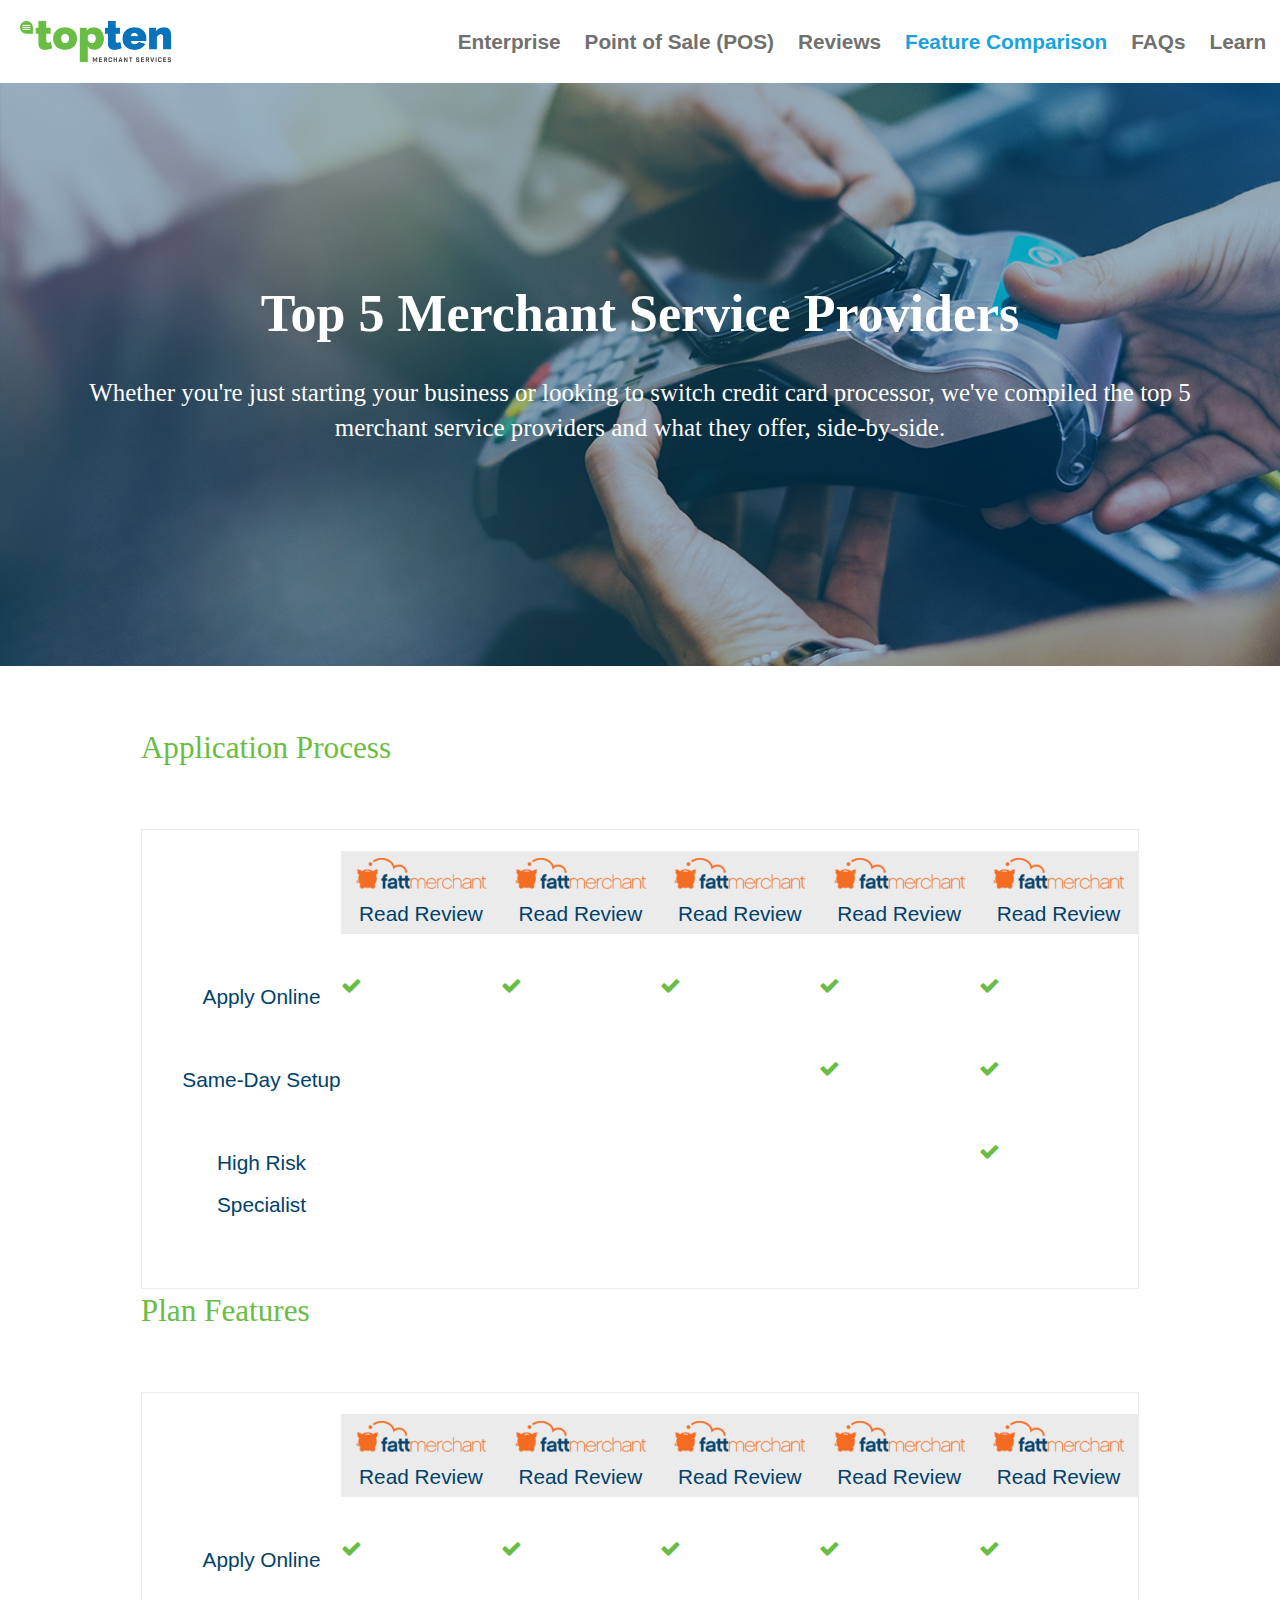
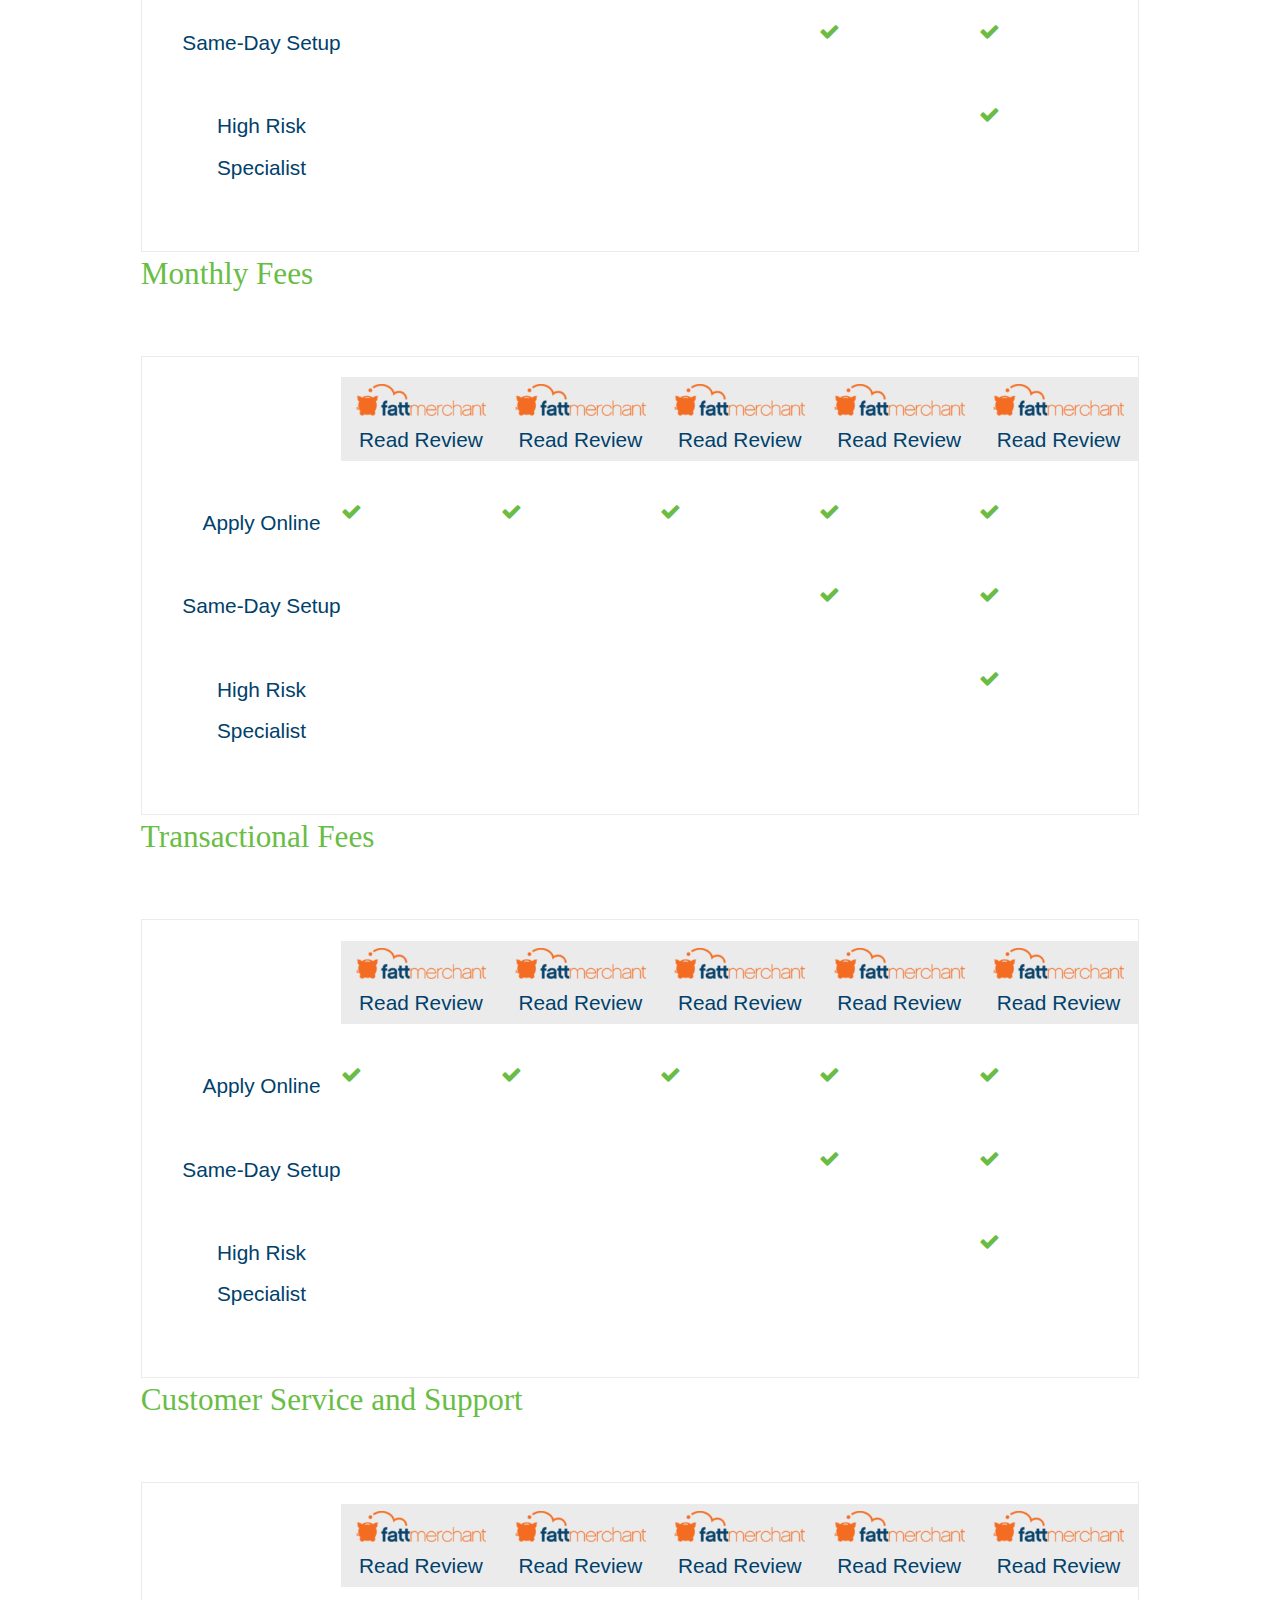
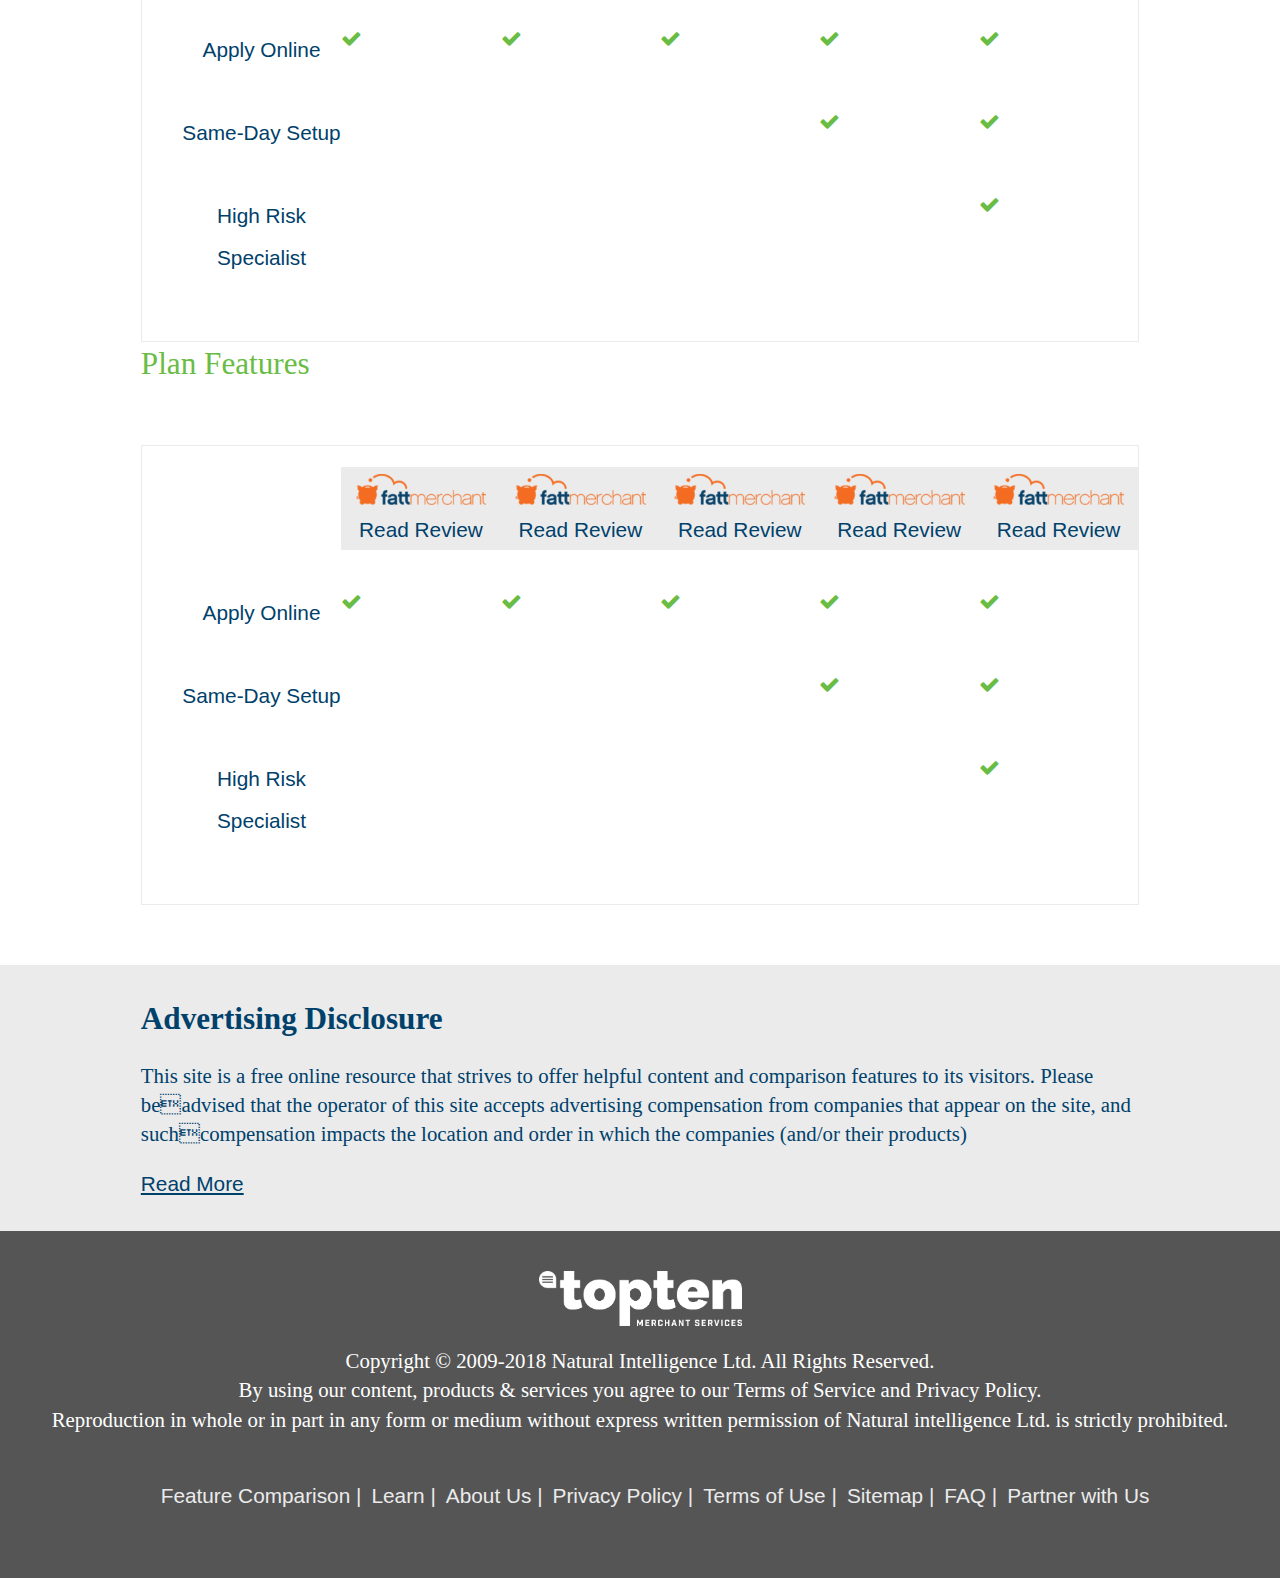
==== commit b3e010b2: "comparison page charts" ====
--- a/comparison.html
+++ b/comparison.html
@@ -55,82 +55,281 @@
         <div class="recommend-header">
             <h3 class="green-medium">Application Process</h3>
         </div>
-        <div class="comparison-wrapper">
-            <div class="vertical-side-column">
-                <div class="vertical-text-wrapper">
-                    <h2 class="blue-light">Apply Online</h2>
-                    <h2 class="blue-light">Same-Day Setup</h2>
-                    <h2 class="blue-light">High Risk Specialist</h2>
-                </div>
-            </div>
-            <div class="child-comparison-wrapper">
-                <div class="horizontal-row-wrapper">
-                    <div class="comparison-company">
-                        <div class="ranking-logo"><img src="img/fattmerchant.png" alt="" /></div>
-                        <a href="#">Read More</a>
-                    </div>
-                    <div class="comparison-company">
-                        <div class="ranking-logo"><img src="img/fattmerchant.png" alt="" /></div>
-                        <a href="#">Read More</a>
-                    </div>
-                    <div class="comparison-company">
-                        <div class="ranking-logo"><img src="img/fattmerchant.png" alt="" /></div>
-                        <a href="#">Read More</a>
-                    </div>
-                    <div class="comparison-company">
-                        <div class="ranking-logo"><img src="img/fattmerchant.png" alt="" /></div>
-                        <a href="#">Read More</a>
-                    </div>
-                    <div class="comparison-company">
-                        <div class="ranking-logo"><img src="img/fattmerchant.png" alt="" /></div>
-                        <a href="#">Read More</a>
-                    </div>
-                </div>
-                <div class="bottom-column-wrapper">
-                    <div class="vertical-column">
-                        <i class="fas fa fa-check"></i>
-                    </div>
-                    <div class="vertical-column">
-                        <i class="fas fa fa-check"></i>
-                    </div>
-                    <div class="vertical-column">
-                        <i class="fas fa fa-check"></i>
-                    </div>
-                    <div class="vertical-column">
-                        <i class="fas fa fa-check"></i>
-                        <i class="fas fa fa-check"></i>
-                    </div>
-                    <div class="vertical-column">
-                        <i class="fas fa fa-check"></i>
-                        <i class="fas fa fa-check"></i>
-                        <i class="fas fa fa-check"></i>
-                    </div>
-                </div>
-            </div>
-        </div>
+        <div class="comparisontable">
+            <ul class="row">
+                <li class="legend"></li>
+                <li><img src="img/fattmerchant.png" /><br />Read Review</li>
+                <li><img src="img/fattmerchant.png" /><br />Read Review</li>
+                <li><img src="img/fattmerchant.png" /><br />Read Review</li>
+                <li><img src="img/fattmerchant.png" /><br />Read Review</li>
+                <li><img src="img/fattmerchant.png" /><br />Read Review</li>
+            </ul>
+
+            <ul class="row">
+                <li class="legend">Apply Online</li>
+                <li><i class="fas fa fa-check"></i></li>
+                <li><i class="fas fa fa-check"></i></li>
+                <li><i class="fas fa fa-check"></i></li>
+                <li><i class="fas fa fa-check"></i></li>
+                <li><i class="fas fa fa-check"></i></li>
+            </ul>
+
+            <ul class="row">
+                <li class="legend">Same-Day Setup</li>
+                <li></li>
+                <li></li>
+                <li></li>
+                <li><i class="fas fa fa-check"></i></li>
+                <li><i class="fas fa fa-check"></i></li>
+            </ul>
+
+            <ul class="row">
+                <li class="legend">High Risk Specialist</li>
+                <li></li>
+                <li></li>
+                <li></li>
+                <li></li>
+                <li><i class="fas fa fa-check"></i></li>
+            </ul>
+
+            <ul class="row">
+                <li class="legend"></li>
+            </ul>
+        </div>
+
 
         <div class="recommend-header">
             <h3 class="green-medium">Plan Features</h3>
         </div>
 
+        <div class="comparisontable">
+            <ul class="row">
+                <li class="legend"></li>
+                <li><img src="img/fattmerchant.png" /><br />Read Review</li>
+                <li><img src="img/fattmerchant.png" /><br />Read Review</li>
+                <li><img src="img/fattmerchant.png" /><br />Read Review</li>
+                <li><img src="img/fattmerchant.png" /><br />Read Review</li>
+                <li><img src="img/fattmerchant.png" /><br />Read Review</li>
+            </ul>
+
+            <ul class="row">
+                <li class="legend">Apply Online</li>
+                <li><i class="fas fa fa-check"></i></li>
+                <li><i class="fas fa fa-check"></i></li>
+                <li><i class="fas fa fa-check"></i></li>
+                <li><i class="fas fa fa-check"></i></li>
+                <li><i class="fas fa fa-check"></i></li>
+            </ul>
+
+            <ul class="row">
+                <li class="legend">Same-Day Setup</li>
+                <li></li>
+                <li></li>
+                <li></li>
+                <li><i class="fas fa fa-check"></i></li>
+                <li><i class="fas fa fa-check"></i></li>
+            </ul>
+
+            <ul class="row">
+                <li class="legend">High Risk Specialist</li>
+                <li></li>
+                <li></li>
+                <li></li>
+                <li></li>
+                <li><i class="fas fa fa-check"></i></li>
+            </ul>
+
+            <ul class="row">
+                <li class="legend"></li>
+            </ul>
+        </div>
+
 
         <div class="recommend-header">
             <h3 class="green-medium">Monthly Fees</h3>
         </div>
 
+        <div class="comparisontable">
+            <ul class="row">
+                <li class="legend"></li>
+                <li><img src="img/fattmerchant.png" /><br />Read Review</li>
+                <li><img src="img/fattmerchant.png" /><br />Read Review</li>
+                <li><img src="img/fattmerchant.png" /><br />Read Review</li>
+                <li><img src="img/fattmerchant.png" /><br />Read Review</li>
+                <li><img src="img/fattmerchant.png" /><br />Read Review</li>
+            </ul>
+
+            <ul class="row">
+                <li class="legend">Apply Online</li>
+                <li><i class="fas fa fa-check"></i></li>
+                <li><i class="fas fa fa-check"></i></li>
+                <li><i class="fas fa fa-check"></i></li>
+                <li><i class="fas fa fa-check"></i></li>
+                <li><i class="fas fa fa-check"></i></li>
+            </ul>
+
+            <ul class="row">
+                <li class="legend">Same-Day Setup</li>
+                <li></li>
+                <li></li>
+                <li></li>
+                <li><i class="fas fa fa-check"></i></li>
+                <li><i class="fas fa fa-check"></i></li>
+            </ul>
+
+            <ul class="row">
+                <li class="legend">High Risk Specialist</li>
+                <li></li>
+                <li></li>
+                <li></li>
+                <li></li>
+                <li><i class="fas fa fa-check"></i></li>
+            </ul>
+
+            <ul class="row">
+                <li class="legend"></li>
+            </ul>
+        </div>
+
 
         <div class="recommend-header">
             <h3 class="green-medium">Transactional Fees</h3>
         </div>
 
+        <div class="comparisontable">
+            <ul class="row">
+                <li class="legend"></li>
+                <li><img src="img/fattmerchant.png" /><br />Read Review</li>
+                <li><img src="img/fattmerchant.png" /><br />Read Review</li>
+                <li><img src="img/fattmerchant.png" /><br />Read Review</li>
+                <li><img src="img/fattmerchant.png" /><br />Read Review</li>
+                <li><img src="img/fattmerchant.png" /><br />Read Review</li>
+            </ul>
+
+            <ul class="row">
+                <li class="legend">Apply Online</li>
+                <li><i class="fas fa fa-check"></i></li>
+                <li><i class="fas fa fa-check"></i></li>
+                <li><i class="fas fa fa-check"></i></li>
+                <li><i class="fas fa fa-check"></i></li>
+                <li><i class="fas fa fa-check"></i></li>
+            </ul>
+
+            <ul class="row">
+                <li class="legend">Same-Day Setup</li>
+                <li></li>
+                <li></li>
+                <li></li>
+                <li><i class="fas fa fa-check"></i></li>
+                <li><i class="fas fa fa-check"></i></li>
+            </ul>
+
+            <ul class="row">
+                <li class="legend">High Risk Specialist</li>
+                <li></li>
+                <li></li>
+                <li></li>
+                <li></li>
+                <li><i class="fas fa fa-check"></i></li>
+            </ul>
+
+            <ul class="row">
+                <li class="legend"></li>
+            </ul>
+        </div>
+
 
         <div class="recommend-header">
             <h3 class="green-medium">Customer Service and Support</h3>
         </div>
 
+        <div class="comparisontable">
+            <ul class="row">
+                <li class="legend"></li>
+                <li><img src="img/fattmerchant.png" /><br />Read Review</li>
+                <li><img src="img/fattmerchant.png" /><br />Read Review</li>
+                <li><img src="img/fattmerchant.png" /><br />Read Review</li>
+                <li><img src="img/fattmerchant.png" /><br />Read Review</li>
+                <li><img src="img/fattmerchant.png" /><br />Read Review</li>
+            </ul>
+
+            <ul class="row">
+                <li class="legend">Apply Online</li>
+                <li><i class="fas fa fa-check"></i></li>
+                <li><i class="fas fa fa-check"></i></li>
+                <li><i class="fas fa fa-check"></i></li>
+                <li><i class="fas fa fa-check"></i></li>
+                <li><i class="fas fa fa-check"></i></li>
+            </ul>
+
+            <ul class="row">
+                <li class="legend">Same-Day Setup</li>
+                <li></li>
+                <li></li>
+                <li></li>
+                <li><i class="fas fa fa-check"></i></li>
+                <li><i class="fas fa fa-check"></i></li>
+            </ul>
+
+            <ul class="row">
+                <li class="legend">High Risk Specialist</li>
+                <li></li>
+                <li></li>
+                <li></li>
+                <li></li>
+                <li><i class="fas fa fa-check"></i></li>
+            </ul>
+
+            <ul class="row">
+                <li class="legend"></li>
+            </ul>
+        </div>
+
 
         <div class="recommend-header">
             <h3 class="green-medium">Plan Features</h3>
+        </div>
+
+        <div class="comparisontable">
+            <ul class="row">
+                <li class="legend"></li>
+                <li><img src="img/fattmerchant.png" /><br />Read Review</li>
+                <li><img src="img/fattmerchant.png" /><br />Read Review</li>
+                <li><img src="img/fattmerchant.png" /><br />Read Review</li>
+                <li><img src="img/fattmerchant.png" /><br />Read Review</li>
+                <li><img src="img/fattmerchant.png" /><br />Read Review</li>
+            </ul>
+
+            <ul class="row">
+                <li class="legend">Apply Online</li>
+                <li><i class="fas fa fa-check"></i></li>
+                <li><i class="fas fa fa-check"></i></li>
+                <li><i class="fas fa fa-check"></i></li>
+                <li><i class="fas fa fa-check"></i></li>
+                <li><i class="fas fa fa-check"></i></li>
+            </ul>
+
+            <ul class="row">
+                <li class="legend">Same-Day Setup</li>
+                <li></li>
+                <li></li>
+                <li></li>
+                <li><i class="fas fa fa-check"></i></li>
+                <li><i class="fas fa fa-check"></i></li>
+            </ul>
+
+            <ul class="row">
+                <li class="legend">High Risk Specialist</li>
+                <li></li>
+                <li></li>
+                <li></li>
+                <li></li>
+                <li><i class="fas fa fa-check"></i></li>
+            </ul>
+
+            <ul class="row">
+                <li class="legend"></li>
+            </ul>
         </div>
 
     </div>
--- a/css/main.css
+++ b/css/main.css
@@ -854,65 +854,65 @@
 Comparison Styles
 ========================================================================== */
 
-@media only screen and (max-width: 414px) {}
-
-.comparison-wrapper {
-  display: flex;
-  padding-bottom: 3rem;
-}
-
-.child-comparison-wrapper {
-  display: flex;
-  flex-direction: column;
-}
-
-.vertical-column {
-  display: flex;
-  flex-direction: column;
-  border: solid 1px #ebebeb;
-}
-
-.vertical-column>i {
-  display: flex;
-  align-items: stretch;
+div.comparisontable {
+  display: flex;
+  flex-direction: column;
+  border: #ebebeb .05rem solid;
+}
+
+
+div.comparisontable ul.row {
+  list-style: none;
+  display: flex;
+  /* turn children li elements into flex children */
+  flex: 1;
+  flex-wrap: wrap;
+  text-align: center;
+}
+
+div.comparisontable ul.row li {
+  flex: 1;
+}
+
+div.comparisontable ul.row li>i {
+  display: flex;
+  align-items: center !important;
   color: #69bd45;
 }
 
-.vertical-side-column {
-  width: 10rem;
-  display: flex;
-  flex-direction: column;
-  align-items: center;
-  border: solid 1px #ebebeb;
-}
-
-.vertical-text-wrapper>h2.blue-light {
-  display: flex;
-  flex-direction: column;
-  justify-content: first baseline;
-  font-size: 1.2rem;
-}
-
-.horizontal-row-wrapper {
-  display: flex;
-  background-color: #ebebeb;
-}
-
-.comparison-company {
-  display: flex;
-  flex-direction: column;
-}
-
-.comparison-company>.ranking-logo img {
-  justify-content: space-between;
-}
-
-.comparison-company>a {
-  justify-content: space-between;
-}
-
-.bottom-column-wrapper {
-  display: flex;
+div.comparisontable ul.row li>img {
+  height: 1.5rem;
+}
+
+/* the legend column (first li within each row) */
+div.comparisontable ul.row li.legend {
+  border: none;
+  width: 30rem;
+  text-align: center;
+}
+
+/* very first row */
+div.comparisontable ul.row:first-of-type li {
+  background: #ebebeb;
+  text-align: center;
+}
+
+div.comparisontable ul.row:first-of-type li>i {
+  text-align: center;
+}
+
+/* very last row */
+div.comparisontable ul.row:last-of-type li {
+  text-align: center;
+  border-bottom: none;
+}
+
+
+/* first and last cell within legend column */
+div.comparisontable ul.row:first-of-type li.legend.legend,
+div.comparisontable ul.row:last-of-type li.legend {
+  background: transparent;
+  box-shadow: none;
 }
 
 /* ==========================================================================
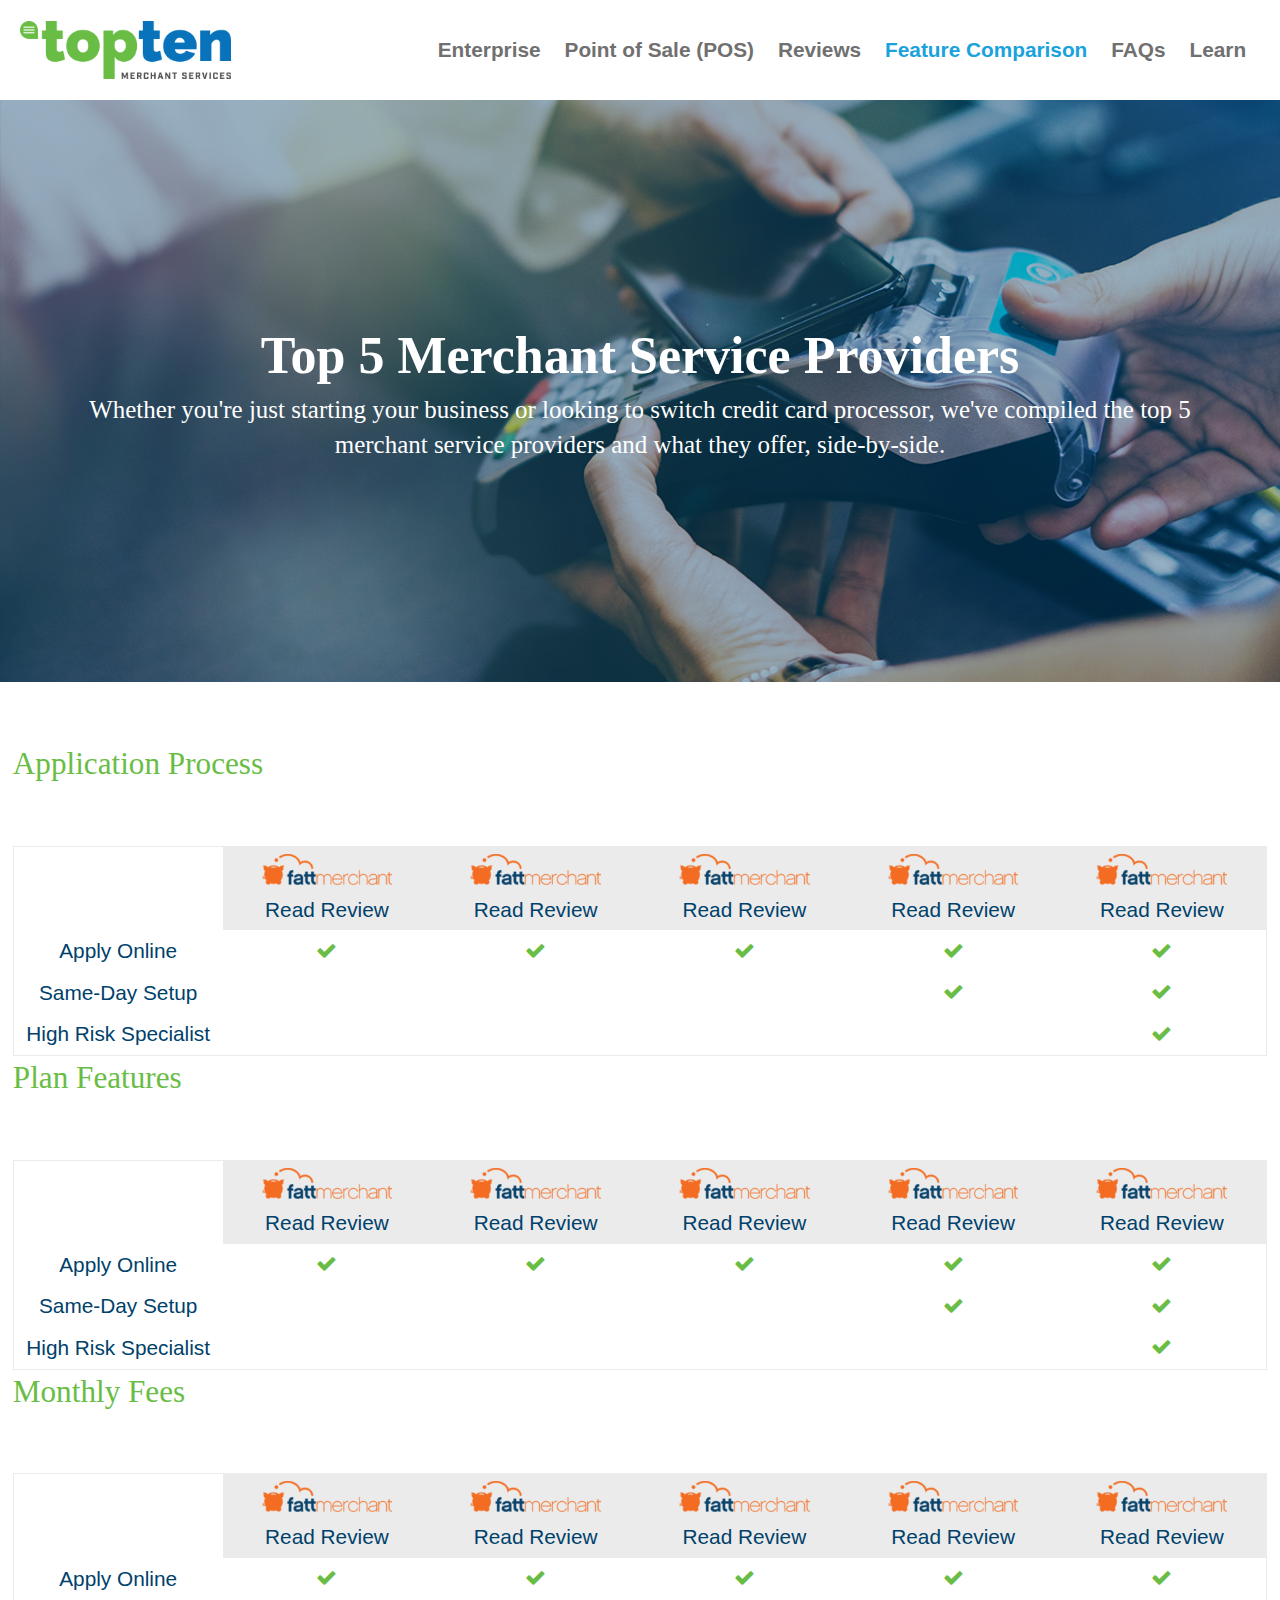
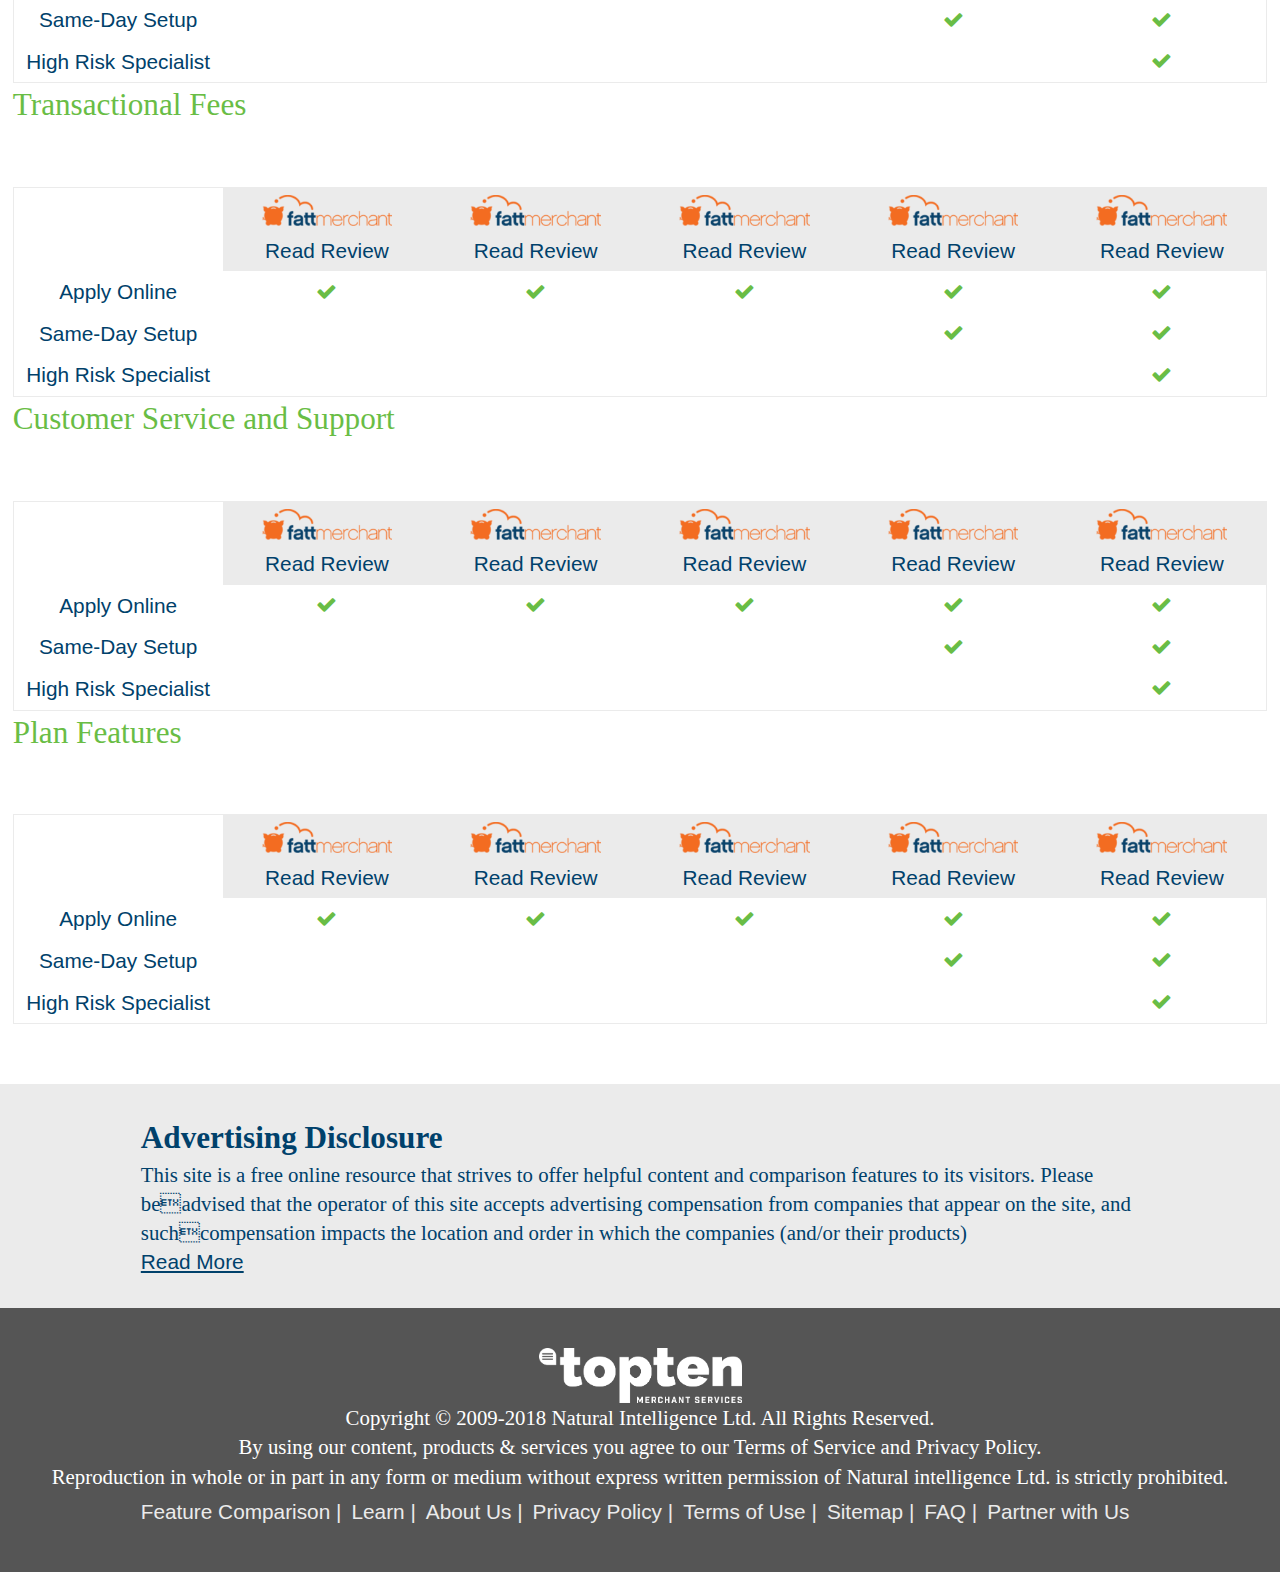
==== commit 41c82ee9: "add new nav to the rest of the static html pages" ====
--- a/comparison.html
+++ b/comparison.html
@@ -26,18 +26,23 @@
     <!-- Add your site or application content here -->
 
     <nav class="top-nav">
-        <div class="logo">
-            <a href="/"><img src="img/top-ten-logo.png" alt="" /></a>
-        </div>
-        <ul>
-            <li><a href="/">Enterprise</a></li>
-            <li><a href="#">Point of Sale (POS)</a></li>
-            <li><a href="#">Reviews</a></li>
-            <li><a class="active" href="comparison.html">Feature Comparison</a></li>
-            <li><a href="faq-page.html">FAQs</a></li>
-            <li><a href="#">Learn</a></li>
-        </ul>
-    </nav>
+            <div class="logo-toggle">
+              <div class="logo">
+                <a href="/"><img src="img/top-ten-logo.png" alt=""/></a>
+              </div>
+      
+              <div id="menu-toggle"><i class="fas fa fa-bars"></i></div>
+            </div>
+      
+            <ul class="menu">
+              <li><a href="/">Enterprise</a></li>
+              <li><a href="#">Point of Sale (POS)</a></li>
+              <li><a href="#">Reviews</a></li>
+              <li><a  class="active" href="comparison.html">Feature Comparison</a></li>
+              <li><a href="faq-page.html">FAQs</a></li>
+              <li><a href="learn.html">Learn</a></li>
+            </ul>
+          </nav>
     <!-- END top-nav -->
 
     <div class="hero">
--- a/css/main.css
+++ b/css/main.css
@@ -11,28 +11,33 @@
 ========================================================================== */
 
 @font-face {
-  font-family: "AvenierNext-Bold";
-  src: url(fonts/AvenirNext-Bold.ttf) format("truetype");
+  font-family: 'AvenierNext-Bold';
+  src: url(fonts/AvenirNext-Bold.ttf) format('truetype');
 }
 
 @font-face {
-  font-family: "AvenirNext-Medium";
-  src: url(fonts/AvenirNext-Medium-06.ttf) format("truetype");
+  font-family: 'AvenirNext-Medium';
+  src: url(fonts/AvenirNext-Medium-06.ttf) format('truetype');
 }
 
 @font-face {
-  font-family: "AvenirNext-Regular";
-  src: url(fonts/AvenirNext-Regular-08.ttf) format("truetype");
+  font-family: 'AvenirNext-Regular';
+  src: url(fonts/AvenirNext-Regular-08.ttf) format('truetype');
 }
 
 @font-face {
-  font-family: "AvenirNext-Italic";
-  src: url(fonts/AvenirNext-Italic-05.ttf) format("truetype");
+  font-family: 'AvenirNext-Italic';
+  src: url(fonts/AvenirNext-Italic-05.ttf) format('truetype');
 }
 
 /* ==========================================================================
 Base styles: opinionated defaults
 ========================================================================== */
+
+* {
+  margin: 0;
+  padding: 0;
+}
 
 html {
   color: #222;
@@ -46,9 +51,7 @@
 }
 
 body {
-  margin: 0;
-  font-family: "AvenirNext-Regular", Arial, Helvetica, sans-serif;
-  overflow-y: scroll;
+  font-family: 'AvenirNext-Regular', Arial, Helvetica, sans-serif;
   overflow-x: hidden;
 }
 
@@ -145,7 +148,7 @@
 h6 {
   margin: 0;
   padding: 0;
-  font-family: "AvenirNext-Bold";
+  font-family: 'AvenirNext-Bold';
   color: #00416b;
 }
 
@@ -159,7 +162,7 @@
 
 h2.blue-light {
   font-size: 1.5rem;
-  font-family: "AvenirNext-Medium";
+  font-family: 'AvenirNext-Medium';
   font-weight: 500;
   color: #00416b;
 }
@@ -170,22 +173,30 @@
 }
 
 h2.green-medium {
-  font-family: "AvenirNext-Medium";
-  font-size: 2rem;
+  font-family: 'AvenirNext-Medium';
+  font-size: 1.3rem;
   font-weight: 500;
   color: #69bd45;
 }
 
 h3.green-medium {
-  font-family: "AvenirNext-Medium";
+  font-family: 'AvenirNext-Medium';
   font-size: 1.5rem;
   font-weight: 500;
   color: #69bd45;
 }
 
+h3.blue-small {
+  font-size: 0.775rem;
+  font-family: 'AvenirNext-Medium';
+  font-weight: 500;
+  color: #00416b;
+  padding-bottom: 15px;
+}
+
 p {
   font-size: 1rem;
-  font-family: "AvenirNext-Regular";
+  font-family: 'AvenirNext-Regular';
   color: #00416b;
 }
 
@@ -195,9 +206,10 @@
 
 a.link-bold {
   font-weight: 700;
-}
-
-ul>li {
+  font-size: 0.775rem;
+}
+
+ul > li {
   color: #00416b;
   line-height: 2;
 }
@@ -207,9 +219,8 @@
 ========================================================================== */
 
 @media only screen and (max-width: 414px) {
-  .button-cta>button {
+  .button-cta > button {
     padding: 1rem 2rem 1rem 2rem;
-    margin-top: 1.5rem;
   }
 
   .quote-button {
@@ -225,14 +236,15 @@
   }
 }
 
-.button-cta>button {
+.button-cta > button {
   border: none;
   margin-bottom: 1rem;
 }
 
 .quote-button {
   background-color: #45b5d0;
-  font-size: 1.5rem;
+  font-size: 1.2rem;
+  min-width: 100%;
   font-weight: bold;
   letter-spacing: 0.2px;
   color: #ffffff;
@@ -246,17 +258,18 @@
 /* ==========================================================================
 Navigation Styles
 ========================================================================== */
-
-@media only screen and (max-width: 414px) {
-  .top-nav .logo a>img {
-    height: 3rem;
-    object-fit: contain;
-    padding: 10px;
-  }
-
-  .top-nav li>a {
-    font-size: 0.9rem;
-    padding: 0 1.1rem 0 0;
+#menu-toggle {
+  display: none;
+  visibility: hidden;
+  opacity: 0;
+}
+
+@media only screen and (max-width: 920px) {
+  #menu-toggle {
+    display: block;
+    visibility: visible;
+    opacity: 1;
+    padding-right: 10px;
   }
 }
 
@@ -265,24 +278,79 @@
   justify-content: space-between;
   align-items: center;
   overflow: hidden;
-  width: 100%;
-  max-height: 100px;
+  min-height: 100px;
   background: #fff;
   padding: 0 10px;
 }
 
-.top-nav .logo a>img {
-  height: 2rem;
+@media only screen and (max-width: 920px) {
+  .top-nav {
+    overflow: visible;
+    flex-direction: column;
+    align-items: unset;
+    max-height: 100%;
+    min-height: unset;
+    position: fixed;
+    width: 100%;
+    padding: 0;
+    z-index: 5555;
+  }
+}
+
+.logo-toggle {
+  display: flex;
+  align-items: center;
+  justify-content: space-between;
+}
+
+i.fa-bars {
+  font-size: 2rem;
+}
+
+.top-nav ul,
+.top-nav > input {
+  display: none;
+}
+
+.logo a {
+  display: block;
+}
+
+.top-nav .logo a > img {
+  height: 2.8rem;
   object-fit: contain;
   padding: 10px;
 }
 
-.top-nav>ul {
+@media only screen and (max-width: 920px) {
+  .top-nav .logo a > img {
+    height: 5rem;
+  }
+}
+
+.top-nav > ul {
   display: flex;
   list-style: none;
 }
 
-.top-nav li>a {
+@media only screen and (max-width: 920px) {
+  .menu-visible {
+    display: flex !important;
+    margin-left: 10px;
+  }
+  .top-nav > ul {
+    display: none;
+    flex-direction: column;
+    background-color: #fff;
+    width: 100%;
+  }
+
+  .top-nav ul > li {
+    line-height: 2.1;
+  }
+}
+
+.top-nav li > a {
   color: #707070;
   font-size: 1rem;
   font-weight: bold;
@@ -291,6 +359,14 @@
   display: inline-block;
 }
 
+@media only screen and (max-width: 920px) {
+  .top-nav li > a {
+    font-size: 1.5rem;
+    display: block;
+    padding: 0;
+  }
+}
+
 .top-nav a:hover {
   color: #1aa2dd;
 }
@@ -303,29 +379,9 @@
 Hero Styles
 ========================================================================== */
 
-@media only screen and (max-width: 1024px) {
-  .hero-header {
-    padding: 0 7rem;
-  }
-
-  .hero-description {
-    padding: 0 2rem;
-  }
-}
-
-@media only screen and (max-width: 414px) {
-  .hero-header {
-    display: flex;
-    width: 100%;
-    padding: 0 0.5rem !important;
-    text-align: center;
-  }
-}
-
 .hero {
   display: flex;
   justify-content: center;
-  flex: 1;
   min-height: 28rem;
   flex-direction: column;
   background-image: url(/img/hero-background.png);
@@ -334,11 +390,27 @@
   background-size: cover;
 }
 
+@media only screen and (max-width: 920px) {
+  .hero {
+    padding-top: 100px;
+  }
+}
+
 .hero-header {
   padding: 0 11rem;
-}
-
-.hero .hero-header>h1 {
+  flex: 1;
+  display: flex;
+  align-items: flex-end;
+  justify-content: center;
+}
+
+@media only screen and (max-width: 1024px) {
+  .hero-header {
+    padding: 0 2rem;
+  }
+}
+
+.hero-header > h1 {
   font-size: 2.5rem;
   text-align: center;
   color: #fff;
@@ -346,9 +418,18 @@
 
 .hero-description {
   padding: 0 3.5rem;
-}
-
-.hero .hero-description>p {
+  flex: 1;
+  display: flex;
+  justify-content: center;
+}
+
+@media only screen and (max-width: 1024px) {
+  .hero-description {
+    padding: 0 2rem;
+  }
+}
+
+.hero-description > p {
   font-size: 1.2rem;
   text-align: center;
   color: #fff;
@@ -357,6 +438,14 @@
 /* ==========================================================================
 Home Page We Recommend Body Styles Styles
 ========================================================================== */
+
+@media only screen and (max-width: 1024px) {
+  .blog-column > .social-icons {
+    color: #00416b;
+    font-size: 1.5rem !important;
+    padding-top: 1.5rem;
+  }
+}
 
 @media only screen and (max-width: 414px) {
   .ranking-box {
@@ -365,7 +454,7 @@
     flex-basis: 80rem;
   }
 
-  .ranking-logo>img {
+  .ranking-logo > img {
     height: 3rem !important;
   }
 
@@ -378,7 +467,7 @@
   .company-right {
     display: flex !important;
     flex-direction: column !important;
-    justify-content: space-between
+    justify-content: space-between;
   }
 
   .box-wrapping-columns {
@@ -391,11 +480,11 @@
     justify-content: flex-start;
     display: flex;
     flex-direction: column;
-    padding-bottom: 36px;
+    margin-top: 1rem;
   }
 
   .rating {
-    font-family: "AvenirNext-Bold" !important;
+    font-family: 'AvenirNext-Bold' !important;
     font-size: 1rem !important;
     color: #00416b;
   }
@@ -406,10 +495,10 @@
     background-color: #69bd45;
   }
 
-  .blog-column .blog-snippet>h2 {
+  .blog-column .blog-snippet > h2 {
     font-size: 1rem;
     line-height: 4rem !important;
-    font-family: "AvenirNext-Medium";
+    font-family: 'AvenirNext-Medium';
     font-weight: 400;
     color: #00416b;
   }
@@ -426,7 +515,13 @@
   flex: 1;
   flex-direction: column;
   align-items: center;
-  padding: 60px 11%;
+  padding: 60px 8%;
+}
+
+@media only screen and (max-width: 1300px) {
+  .box-wrapping {
+    padding: 60px 1%;
+  }
 }
 
 .recommend-header {
@@ -435,30 +530,34 @@
   padding-bottom: 60px;
 }
 
-.box-wrapping .recommend-header>h2 {
-  font-family: "AvenirNext-Medium";
-  font-size: 2rem;
-  font-weight: 500;
-  letter-spacing: 0.32px;
-  color: #69bd45;
-}
-
 .box-wrapping-columns {
   display: flex;
   justify-content: center;
 }
 
+@media only screen and (max-width: 1090px) {
+  .box-wrapping-columns {
+    flex-direction: column;
+  }
+}
+
 .ranking-column {
   display: flex;
   flex-direction: column;
-  flex-basis: 800px;
+  flex: 3;
 }
 
 .company-left {
   display: flex;
   flex-direction: column;
-  flex-basis: 252px;
-  padding-right: 78px;
+  flex: 1;
+  padding-right: 60px;
+}
+
+@media only screen and (max-width: 760px) {
+  .company-left {
+    padding-right: 0;
+  }
 }
 
 .company-right {
@@ -475,7 +574,7 @@
   padding-bottom: 36px;
 }
 
-.ranking-logo>img {
+.ranking-logo > img {
   height: 57px;
   padding-bottom: 36px;
 }
@@ -484,9 +583,9 @@
   padding-bottom: 21px;
 }
 
-.company-slogan>h4 {
-  font-family: "AvenirNext-Medium";
-  font-size: 1.5rem;
+.company-slogan > h4 {
+  font-family: 'AvenirNext-Medium';
+  font-size: 1.2rem;
   font-weight: 500;
   letter-spacing: 0.2px;
   color: #00416b;
@@ -504,11 +603,11 @@
   padding: 0;
 }
 
-.ranking-stars ul>li {
+.ranking-stars ul > li {
   padding: 5px;
 }
 
-.ranking-stars ul li>img {
+.ranking-stars ul li > img {
   display: flex;
   height: 17px;
   color: #dabf27;
@@ -519,15 +618,15 @@
   padding-bottom: 23px;
 }
 
-.company-telephone>i {
+.company-telephone > i {
   padding: 5px;
   font-size: 1.625rem;
   color: #00416b;
 }
 
-.company-telephone>h3 {
-  font-family: "AvenirNext-Regular";
-  font-size: 1.5rem;
+.company-telephone > h3 {
+  font-family: 'AvenirNext-Regular';
+  font-size: 1.3rem;
   font-weight: normal;
   letter-spacing: 0.2px;
   color: #00416b;
@@ -539,23 +638,31 @@
   padding: 24px 20px;
 }
 
+@media only screen and (max-width: 760px) {
+  .ranking-box {
+    flex-direction: column;
+  }
+}
+
 .company-name {
   padding-bottom: 36px;
 }
 
-.company-name>h3 {
-  font-family: "AvenirNext-Medium";
-  font-size: 1.5rem;
+.company-name > h3 {
+  font-family: 'AvenirNext-Medium';
+  font-size: 1.2rem;
   font-weight: 500;
   letter-spacing: 0.2px;
   color: #00416b;
 }
 
 .rating {
-  font-weight: bold;
-  font-family: "AvenirNext-Bold";
-  font-size: 1rem;
-  font-weight: bold;
+  padding-bottom: 10px;
+}
+
+.rating > p {
+  font-family: 'AvenirNext-Bold';
+  font-size: 0.875rem;
   letter-spacing: 0.2px;
   color: #00416b;
 }
@@ -566,9 +673,13 @@
   background-color: #69bd45;
 }
 
-.company-description>p {
-  font-family: "AvenirNext-Medium";
-  font-size: 0.875rem;
+.company-description {
+  padding-bottom: 16px;
+}
+
+.company-description > p {
+  font-family: 'AvenirNext-Medium';
+  font-size: 0.775rem;
   letter-spacing: 0.1px;
   color: #00416b;
 }
@@ -577,56 +688,50 @@
   margin: 0;
 }
 
-.company-pros-list ul>li {
-  font-family: "AvenirNext-Medium";
+.company-pros-list ul > li {
+  font-family: 'AvenirNext-Medium';
+  font-size: 0.875rem;
   line-height: 35px;
   letter-spacing: 0.2px;
   color: #00416b;
 }
 
-.company-pros-list ul li>i {
+.company-pros-list ul li > i {
   color: #45b5d0;
-  font-size: 1.25rem;
+  font-size: 1rem;
 }
 
 .blog-column {
   background: rgb(234, 245, 250);
   display: flex;
   flex-direction: column;
-  flex-basis: 300px;
-}
-
-.blog-item {
-  margin: 0 20px;
-}
-
-.blog-item>hr {
+  flex: 1;
+  padding: 0 20px;
+}
+
+.blog-item > hr {
   background-color: #00416b;
 }
 
-.blog-column {
-  display: flex;
-  flex-direction: column;
-}
-
-.blog-column>.social-icons {
+.blog-column > .social-icons {
   color: #00416b;
   text-align: center;
-  font-size: 2.813rem;
+  font-size: 2rem;
   letter-spacing: 10px;
   padding-top: 28px;
 }
 
-.blog-column .blog-snippet>h2 {
-  font-size: 1.875rem;
+.blog-column-title > h2 {
+  font-size: 1.3rem;
   line-height: 100px;
-  font-family: "AvenirNext-Medium";
+  font-family: 'AvenirNext-Medium';
   font-weight: 400;
   color: #00416b;
 }
 
-.blog-column .blog-snippet>p {
-  font-family: AvenirNext-Medium;
+.blog-details > p {
+  font-family: 'AvenirNext-regular';
+  font-size: 0.775rem;
   color: #00416b;
 }
 
@@ -647,7 +752,7 @@
     flex-direction: column;
   }
 
-  .basic-info-img>img {
+  .basic-info-img > img {
     height: 10rem !important;
     display: flex;
   }
@@ -692,7 +797,7 @@
   padding: 32px 0;
 }
 
-.basic-info-column-right .basic-info-img>img {
+.basic-info-column-right .basic-info-img > img {
   height: 7rem;
 }
 
@@ -754,7 +859,7 @@
     flex: 1;
   }
 
-  .provider-wrapper .button-cta>button {
+  .provider-wrapper .button-cta > button {
     margin-bottom: 1.5rem !important;
   }
 
@@ -765,8 +870,8 @@
     margin-top: 2rem;
   }
 
-  .provider-name>h3 {
-    font-family: "AvenirNext-Regular";
+  .provider-name > h3 {
+    font-family: 'AvenirNext-Regular';
     font-size: 1rem;
     font-weight: 300;
     color: #00416b;
@@ -779,14 +884,14 @@
   padding: 0 11%;
 }
 
-.provider-logo>img {
+.provider-logo > img {
   height: 44px;
   padding-bottom: 24px;
 }
 
-.provider-name>h3 {
+.provider-name > h3 {
   padding-bottom: 30px;
-  font-family: "AvenirNext-Regular";
+  font-family: 'AvenirNext-Regular';
   font-size: 1.5rem;
   font-weight: 300;
   color: #00416b;
@@ -808,8 +913,8 @@
   flex: 1;
 }
 
-.provider-best-for>h4 {
-  font-family: "AvenirNext-Regular";
+.provider-best-for > h4 {
+  font-family: 'AvenirNext-Regular';
   font-size: 1rem;
   color: #00416b;
 }
@@ -820,13 +925,13 @@
   flex: 1;
 }
 
-.provider-pros ul>li {
-  font-family: "AvenirNext-Regular";
-  color: #00416b;
-}
-
-.provider-cons ul>li {
-  font-family: "AvenirNext-Regular";
+.provider-pros ul > li {
+  font-family: 'AvenirNext-Regular';
+  color: #00416b;
+}
+
+.provider-cons ul > li {
+  font-family: 'AvenirNext-Regular';
   color: #00416b;
 }
 
@@ -854,12 +959,22 @@
 Comparison Styles
 ========================================================================== */
 
+@media only screen and (max-width: 414px) {
+  div.comparisontable ul.row li > img {
+    height: 1rem !important;
+  }
+
+  div.comparisontable ul.row li {
+    flex: 1;
+    font-size: 0.5rem !important;
+  }
+}
+
 div.comparisontable {
   display: flex;
   flex-direction: column;
-  border: #ebebeb .05rem solid;
-}
-
+  border: #ebebeb 0.05rem solid;
+}
 
 div.comparisontable ul.row {
   list-style: none;
@@ -874,13 +989,15 @@
   flex: 1;
 }
 
-div.comparisontable ul.row li>i {
-  display: flex;
-  align-items: center !important;
+div.comparisontable ul.row li > i {
+  display: flex;
   color: #69bd45;
-}
-
-div.comparisontable ul.row li>img {
+  justify-content: center;
+  margin-top: 0.5rem;
+  margin-bottom: 0.5rem;
+}
+
+div.comparisontable ul.row li > img {
   height: 1.5rem;
 }
 
@@ -897,7 +1014,7 @@
   text-align: center;
 }
 
-div.comparisontable ul.row:first-of-type li>i {
+div.comparisontable ul.row:first-of-type li > i {
   text-align: center;
 }
 
@@ -906,7 +1023,6 @@
   text-align: center;
   border-bottom: none;
 }
-
 
 /* first and last cell within legend column */
 div.comparisontable ul.row:first-of-type li.legend.legend,
@@ -920,133 +1036,143 @@
 ========================================================================== */
 
 @media only screen and (max-width: 414px) {
-  .box-wrapping-row {
+  .container {
     display: flex;
     flex-direction: column;
-    flex: 1;
-    align-items: center;
-    padding: 4rem 11%;
     justify-content: center;
   }
 
-  .box-left-column>h2.blue-bold-small {
-    font-size: 1rem !important;
-    line-height: 1.3rem !important;
-  }
-
-  .right-column-wrapper {
+  .left-column {
     display: flex;
     flex-direction: column;
-    padding-top: 2rem !important;
-  }
-
-  .right-column-wrapper>h3.green-medium {
-    font-size: 1.3rem;
-    line-height: 1.14;
+    align-items: center;
+  }
+
+  .blog-box {
     display: flex;
-  }
-}
-
-.box-wrapping-row {
-  display: flex;
-  flex: 1;
+    background-color: #ebebeb;
+    padding: 30px 42px;
+    max-width: 400px;
+    max-height: 300px;
+    margin-bottom: 20px;
+    align-items: center;
+  }
+}
+
+.container {
+  display: flex;
+  min-width: 1224px;
+  /* This is just to make the width more accurate to the mock up */
+}
+
+.left-column {
+  flex: 2;
+  /*   background-color: blue; */
+  display: flex;
+  flex-direction: column;
   align-items: center;
-  padding: 4rem 11%;
-  justify-content: center;
-}
-
-.left-column-wrapper {
-  display: flex;
-  flex-direction: column;
-}
-
-.box-left {
-  height: 14rem;
+  justify-content: flex-end;
+  padding-right: 10px;
+  padding-top: 60px;
+}
+
+.blog-box {
   display: flex;
   background-color: #ebebeb;
-  margin-bottom: 1rem;
-}
-
-.box-left-wrapper {
-  display: flex;
+  padding: 30px 42px;
+  max-width: 700px;
+  max-height: 300px;
+  margin-bottom: 20px;
+}
+
+.blog-box .img > img {
+  height: 216px;
+  object-fit: contain;
+}
+
+.title-date > h2 {
+  font-size: 28px;
+  padding-bottom: 10px;
+}
+
+.title-date > p {
+  font-size: 16px;
+}
+
+.left-column .img {
+  flex: 1;
+}
+
+.left-column .text {
+  flex: 2;
+  margin-left: 20px;
+  display: flex;
+  flex-direction: column;
+  justify-content: space-around;
+}
+
+p.excerpt {
+  font-size: 16px;
+  padding-bottom: 10px;
+}
+
+.excerpt-link > a {
+  font-size: 16px;
+  font-weight: bold;
+}
+
+.right-column {
+  flex: 1;
+  /*   background-color: red; */
+  padding-top: 60px;
+  display: flex;
+  flex-direction: column;
+}
+
+.column-title {
+  text-align: center;
+  padding-top: 20px;
+  padding-right: 110px;
+}
+
+.merchant-box {
+  background-color: #f6f6f6;
+  margin-left: 10px;
+  margin-bottom: 20px;
+  padding: 0 20px;
+  min-height: 180px;
+  display: flex;
+  justify-content: space-between;
   align-items: center;
-  padding-left: 1rem;
-}
-
-.box-left-column>h2.blue-bold-small {
-  font-size: 28px;
-  line-height: 32px;
-}
-
-.box-left-column>p.date {
-  font-size: 0.6rem;
-  font-style: italic;
-  line-height: 1.88;
-}
-
-.box-left-column>p.description {
-  font-size: 0.7rem;
-  line-height: 1rem;
-}
-
-.box-left-column>a {
-  font-size: 0.7rem;
-}
-
-.box-left-wrapper>img {
-  height: 11rem;
-}
-
-.box-left-column {
-  width: 14rem;
-  display: flex;
-  flex-direction: column;
-  padding: 1rem;
-}
-
-.right-column-wrapper {
-  display: flex;
-  flex-direction: column;
-  padding-top: 6rem;
-}
-
-.right-column-wrapper>h3.green-medium {
-  font-size: 1.3rem;
-  line-height: 1.14;
-  display: flex;
-  justify-content: center;
-}
-
-.box-right {
-  width: 18rem;
-  display: flex;
-  background-color: #f6f6f6;
-  justify-content: center;
-  margin: 0.5rem;
+  max-width: 400px;
+}
+
+.merchant-box .img > img {
+  height: 36px;
+  object-fit: contain;
+}
+
+.links > a {
+  font-size: 16px;
+  line-height: 1.75;
+  letter-spacing: 0.2px;
+}
+
+.merchant-box .links {
+  display: flex;
+  flex-direction: column;
   align-items: center;
 }
 
-.box-right>img {
-  height: 1.5rem;
-  display: flex;
-  flex-direction: column;
-  align-items: center;
-  justify-content: center;
-}
-
-.box-right-column {
-  display: flex;
-  flex-direction: column;
-  align-items: center;
-  padding: 0.5rem;
-}
-
-.box-right-column>a {
-  font-size: 0.7rem;
-}
-
-.box-right-column .button-cta>button {
-  font-size: 0.7rem;
+a.button {
+  background-color: #69bd45;
+  text-align: center;
+  padding: 12px 37px;
+  margin-bottom: 18px;
+  text-decoration: none;
+  color: #fff;
+  font-size: 20px;
+  font-family: 'AvenirNext-Bold';
 }
 
 /* ==========================================================================
@@ -1054,11 +1180,11 @@
 ========================================================================== */
 
 @media only screen and (max-width: 414px) {
-  .footer .logo>img {
+  .footer .logo > img {
     width: 10rem !important;
   }
 
-  footer .links>ul {
+  footer .links > ul {
     display: flex;
     list-style: none;
     flex-wrap: wrap;
@@ -1076,16 +1202,16 @@
   padding: 40px 0;
 }
 
-.footer .logo>img {
+.footer .logo > img {
   width: 203px;
 }
 
-.copyright-text>p {
+.copyright-text > p {
   text-align: center;
   color: #fff;
 }
 
-footer .links>ul {
+footer .links > ul {
   display: flex;
   list-style: none;
 }
@@ -1095,7 +1221,7 @@
   margin-right: 10px;
 }
 
-footer li>a {
+footer li > a {
   text-decoration: none;
   color: #ebebeb;
 }
@@ -1172,7 +1298,7 @@
 
 .clearfix:before,
 .clearfix:after {
-  content: " ";
+  content: ' ';
   /* 1 */
   display: table;
   /* 2 */
@@ -1192,10 +1318,7 @@
   /* Style adjustments for viewports that meet the condition */
 }
 
-@media print,
-(-webkit-min-device-pixel-ratio: 1.25),
-(min-resolution: 1.25dppx),
-(min-resolution: 120dpi) {
+@media print, (-webkit-min-device-pixel-ratio: 1.25), (min-resolution: 1.25dppx), (min-resolution: 120dpi) {
   /* Style adjustments for high resolution devices */
 }
 
@@ -1206,7 +1329,6 @@
    ========================================================================== */
 
 @media print {
-
   *,
   *:before,
   *:after {
@@ -1224,11 +1346,11 @@
   }
 
   a[href]:after {
-    content: " ("attr(href) ")";
+    content: ' (' attr(href) ')';
   }
 
   abbr[title]:after {
-    content: " ("attr(title) ")";
+    content: ' (' attr(title) ')';
   }
 
   /*
@@ -1236,9 +1358,9 @@
      * or use the `javascript:` pseudo protocol
      */
 
-  a[href^="#"]:after,
-  a[href^="javascript:"]:after {
-    content: "";
+  a[href^='#']:after,
+  a[href^='javascript:']:after {
+    content: '';
   }
 
   pre {
@@ -1286,4 +1408,4 @@
   100% {
     opacity: 1;
   }
-}+}
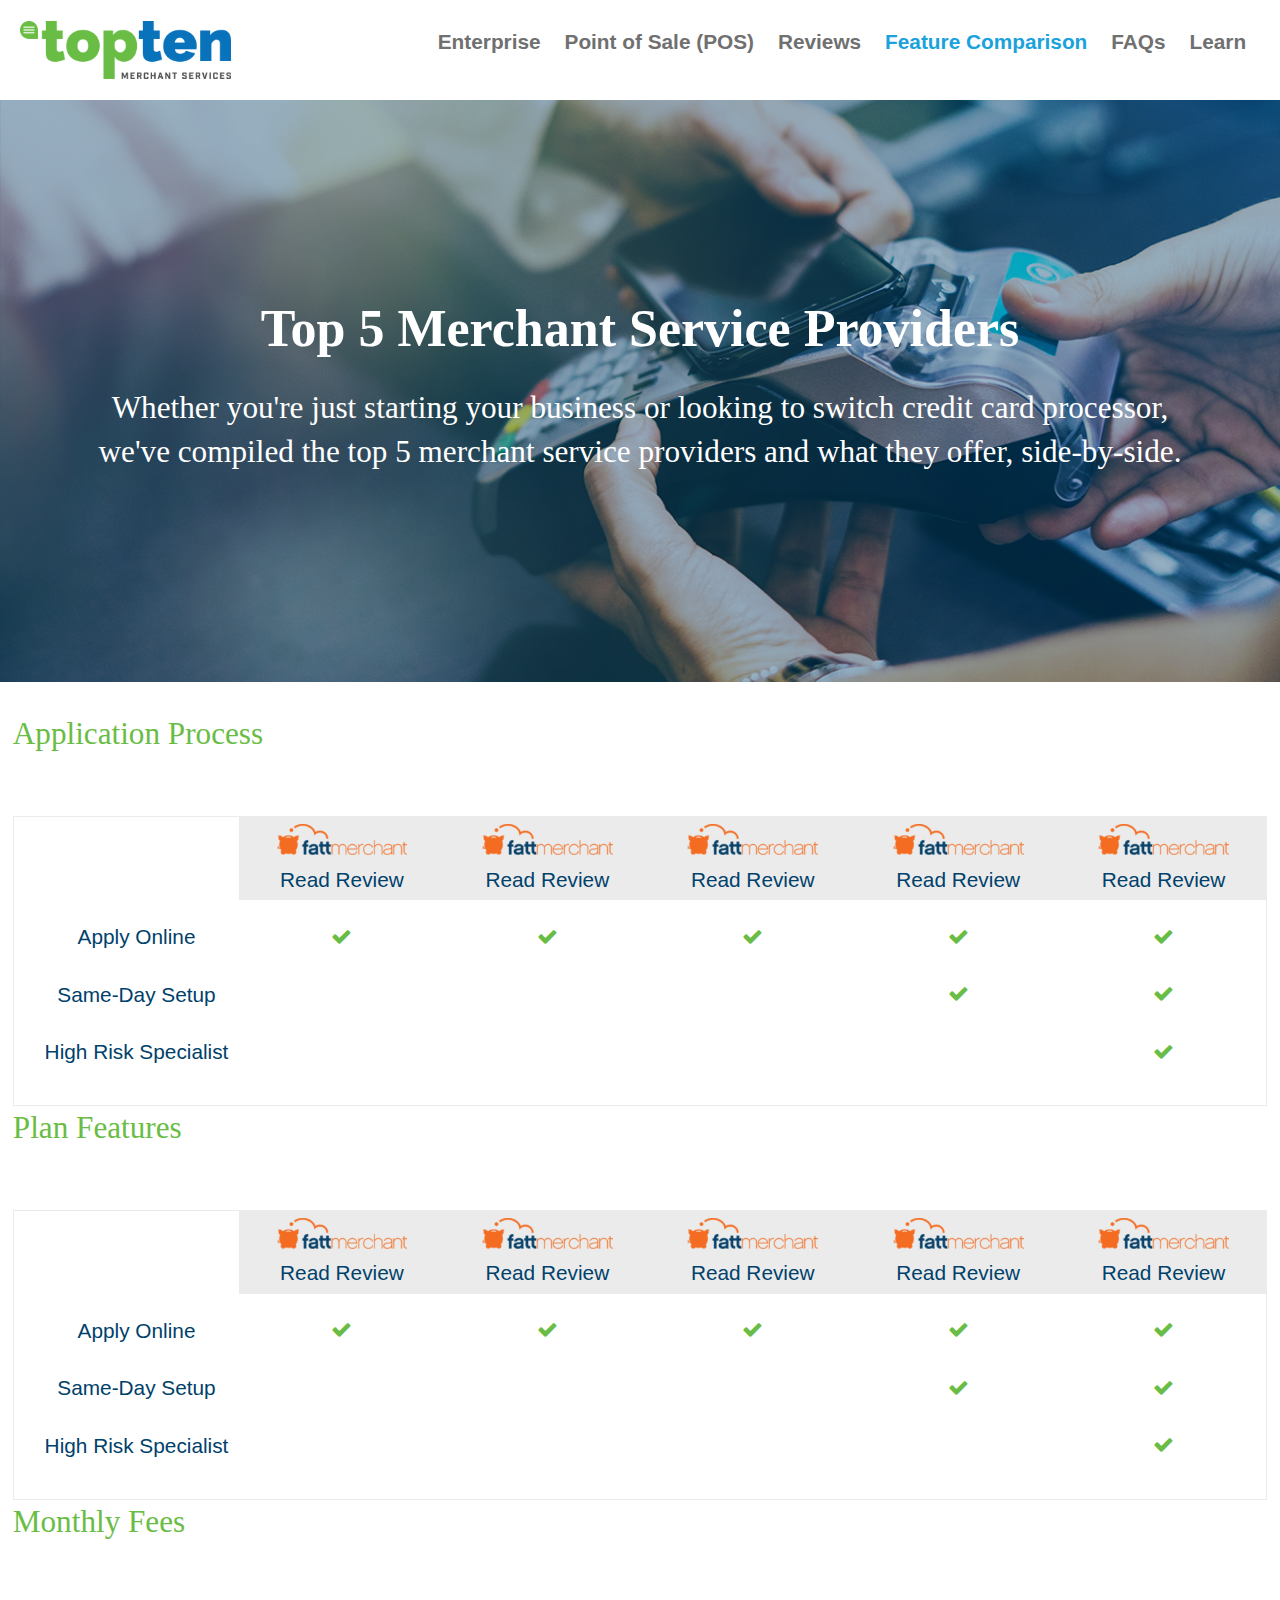
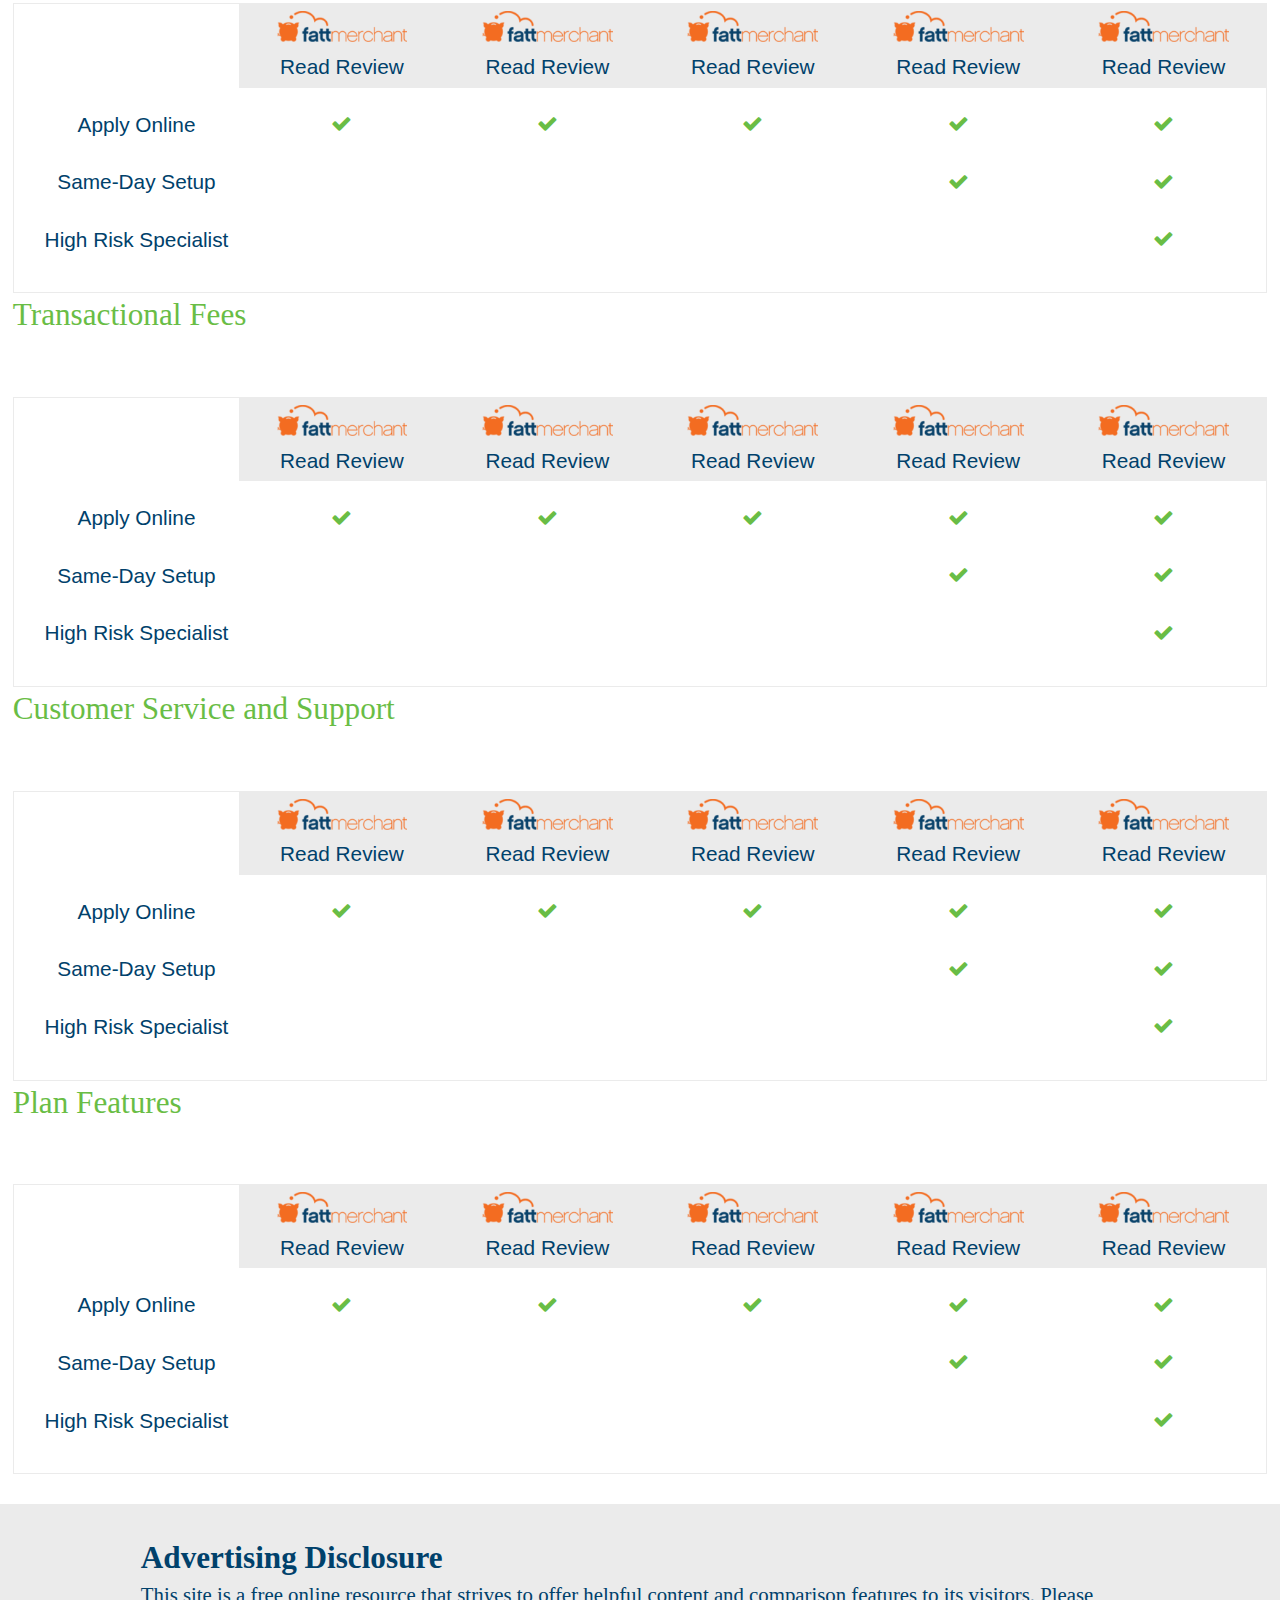
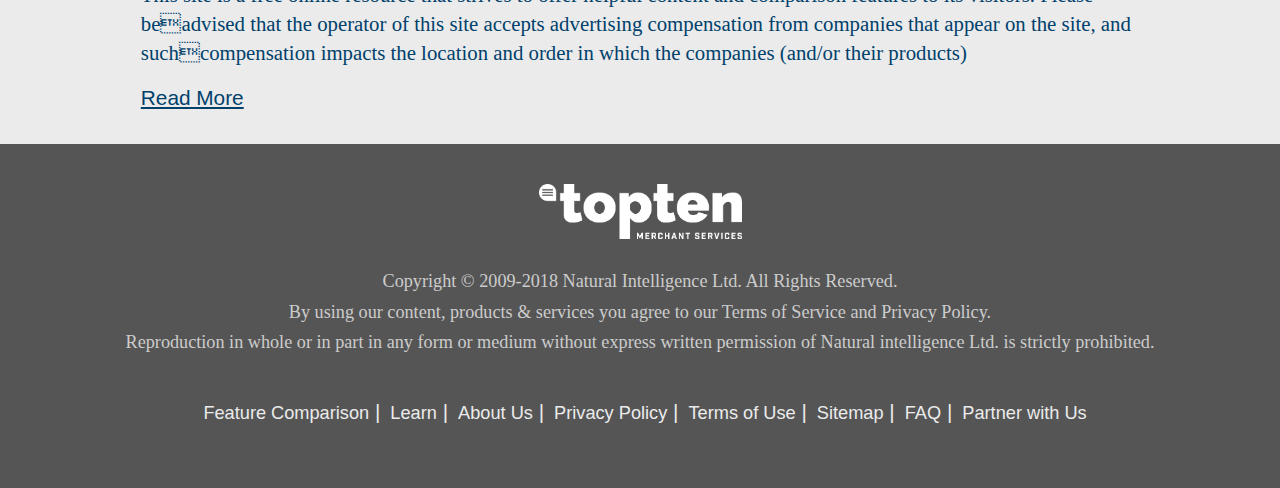
==== commit a64e9618: "fix home page responsiveness + footer responsiveness" ====
--- a/comparison.html
+++ b/comparison.html
@@ -363,12 +363,9 @@
         <footer class="footer">
             <div class="logo"><img src="img/top-ten-logo-white.png" alt="" /></div>
             <div class="copyright-text">
-                <p>
-                    Copyright © 2009-2018 Natural Intelligence Ltd. All Rights Reserved.<br />
-                    By using our content, products & services you agree to our Terms of Service and Privacy Policy.<br />
-                    Reproduction in whole or in part in any form or medium without express written permission of
-                    Natural intelligence Ltd. is strictly prohibited.<br />
-                </p>
+                <p>Copyright © 2009-2018 Natural Intelligence Ltd. All Rights Reserved.</p>
+                <p>By using our content, products & services you agree to our Terms of Service and Privacy Policy.</p>
+                <p>Reproduction in whole or in part in any form or medium without express written permission of Natural intelligence Ltd. is strictly prohibited.</p>
             </div>
             <div class="links">
                 <ul>
--- a/css/main.css
+++ b/css/main.css
@@ -50,6 +50,12 @@
   overflow-x: hidden;
 }
 
+@media only screen and (max-width: 800px) {
+  html {
+    font-size: calc(0.7em + 1vw);
+  }
+}
+
 body {
   font-family: 'AvenirNext-Regular', Arial, Helvetica, sans-serif;
   overflow-x: hidden;
@@ -154,6 +160,7 @@
 
 h2.blue-bold {
   font-size: 2.25rem;
+  padding-bottom: 12px;
 }
 
 h2.blue-bold-small {
@@ -174,9 +181,10 @@
 
 h2.green-medium {
   font-family: 'AvenirNext-Medium';
-  font-size: 1.3rem;
+  font-size: 2rem;
   font-weight: 500;
   color: #69bd45;
+  padding-bottom: 8px;
 }
 
 h3.green-medium {
@@ -194,10 +202,23 @@
   padding-bottom: 15px;
 }
 
+@media only screen and (max-width: 800px) {
+  h3.blue-small {
+    font-size: 1rem;
+  }
+}
+
 p {
   font-size: 1rem;
   font-family: 'AvenirNext-Regular';
   color: #00416b;
+  padding-bottom: 16px;
+}
+
+@media only screen and (max-width: 800px) {
+  p {
+    font-size: 1.1rem;
+  }
 }
 
 a {
@@ -209,9 +230,20 @@
   font-size: 0.775rem;
 }
 
+@media only screen and (max-width: 800px) {
+  a.link-bold {
+    font-size: 1rem;
+  }
+}
+
 ul > li {
   color: #00416b;
   line-height: 2;
+}
+
+ul {
+  padding-left: 20px;
+  padding-bottom: 16px;
 }
 
 /* ==========================================================================
@@ -397,7 +429,7 @@
 }
 
 .hero-header {
-  padding: 0 11rem;
+  padding: 0 11rem 1rem 11rem;
   flex: 1;
   display: flex;
   align-items: flex-end;
@@ -406,7 +438,7 @@
 
 @media only screen and (max-width: 1024px) {
   .hero-header {
-    padding: 0 2rem;
+    padding: 0 2rem 1rem 2rem;
   }
 }
 
@@ -430,7 +462,7 @@
 }
 
 .hero-description > p {
-  font-size: 1.2rem;
+  font-size: 1.5rem;
   text-align: center;
   color: #fff;
 }
@@ -439,77 +471,6 @@
 Home Page We Recommend Body Styles Styles
 ========================================================================== */
 
-@media only screen and (max-width: 1024px) {
-  .blog-column > .social-icons {
-    color: #00416b;
-    font-size: 1.5rem !important;
-    padding-top: 1.5rem;
-  }
-}
-
-@media only screen and (max-width: 414px) {
-  .ranking-box {
-    display: flex;
-    flex-direction: column;
-    flex-basis: 80rem;
-  }
-
-  .ranking-logo > img {
-    height: 3rem !important;
-  }
-
-  .company-left {
-    display: flex !important;
-    flex-direction: column !important;
-    justify-content: space-between !important;
-  }
-
-  .company-right {
-    display: flex !important;
-    flex-direction: column !important;
-    justify-content: space-between;
-  }
-
-  .box-wrapping-columns {
-    display: flex;
-    flex-direction: column;
-    justify-content: center;
-  }
-
-  .rating-wrapper {
-    justify-content: flex-start;
-    display: flex;
-    flex-direction: column;
-    margin-top: 1rem;
-  }
-
-  .rating {
-    font-family: 'AvenirNext-Bold' !important;
-    font-size: 1rem !important;
-    color: #00416b;
-  }
-
-  .rating-bar {
-    width: 90%;
-    height: 2%;
-    background-color: #69bd45;
-  }
-
-  .blog-column .blog-snippet > h2 {
-    font-size: 1rem;
-    line-height: 4rem !important;
-    font-family: 'AvenirNext-Medium';
-    font-weight: 400;
-    color: #00416b;
-  }
-
-  .recommend-header {
-    display: flex;
-    align-self: flex-start;
-    padding-bottom: 1rem !important;
-  }
-}
-
 .box-wrapping {
   display: flex;
   flex: 1;
@@ -520,7 +481,7 @@
 
 @media only screen and (max-width: 1300px) {
   .box-wrapping {
-    padding: 60px 1%;
+    padding: 30px 1%;
   }
 }
 
@@ -528,6 +489,12 @@
   display: flex;
   align-self: flex-start;
   padding-bottom: 60px;
+}
+
+@media only screen and (max-width: 800px) {
+  .recommend-header {
+    padding-bottom: 30px;
+  }
 }
 
 .box-wrapping-columns {
@@ -577,6 +544,12 @@
 .ranking-logo > img {
   height: 57px;
   padding-bottom: 36px;
+}
+
+@media only screen and (max-width: 800px) {
+  .ranking-logo > img {
+    padding-bottom: 20px;
+  }
 }
 
 .company-slogan {
@@ -591,6 +564,12 @@
   color: #00416b;
 }
 
+@media only screen and (max-width: 800px) {
+  .company-slogan > h4 {
+    font-size: 1.5rem;
+  }
+}
+
 .ranking-stars {
   display: flex;
   padding-bottom: 24px;
@@ -626,10 +605,16 @@
 
 .company-telephone > h3 {
   font-family: 'AvenirNext-Regular';
-  font-size: 1.3rem;
+  font-size: 1.2rem;
   font-weight: normal;
   letter-spacing: 0.2px;
   color: #00416b;
+}
+
+@media only screen and (max-width: 800px) {
+  .company-telephone > h3 {
+    font-size: 1.5rem;
+  }
 }
 
 .ranking-box {
@@ -646,6 +631,12 @@
 
 .company-name {
   padding-bottom: 36px;
+}
+
+@media only screen and (max-width: 800px) {
+  .company-name {
+    padding-bottom: 20px;
+  }
 }
 
 .company-name > h3 {
@@ -656,6 +647,12 @@
   color: #00416b;
 }
 
+@media only screen and (max-width: 800px) {
+  .company-name > h3 {
+    font-size: 1.5rem;
+  }
+}
+
 .rating {
   padding-bottom: 10px;
 }
@@ -667,12 +664,25 @@
   color: #00416b;
 }
 
+@media only screen and (max-width: 800px) {
+  .rating > p {
+    font-size: 1rem;
+    padding: 0;
+  }
+}
+
 .rating-bar {
   width: 360px;
   height: 10px;
   background-color: #69bd45;
 }
 
+@media only screen and (max-width: 800px) {
+  .rating-bar {
+    width: 100%;
+  }
+}
+
 .company-description {
   padding-bottom: 16px;
 }
@@ -682,6 +692,12 @@
   font-size: 0.775rem;
   letter-spacing: 0.1px;
   color: #00416b;
+}
+
+@media only screen and (max-width: 800px) {
+  .company-description > p {
+    font-size: 0.875rem;
+  }
 }
 
 ul.fa-ul {
@@ -696,6 +712,12 @@
   color: #00416b;
 }
 
+@media only screen and (max-width: 800px) {
+  .company-pros-list ul > li {
+    font-size: 0.9rem;
+  }
+}
+
 .company-pros-list ul li > i {
   color: #45b5d0;
   font-size: 1rem;
@@ -719,6 +741,12 @@
   font-size: 2rem;
   letter-spacing: 10px;
   padding-top: 28px;
+}
+
+@media only screen and (max-width: 800px) {
+  .blog-column > .social-icons {
+    font-size: 2.8rem;
+  }
 }
 
 .blog-column-title > h2 {
@@ -729,34 +757,27 @@
   color: #00416b;
 }
 
+@media only screen and (max-width: 800px) {
+  .blog-column-title > h2 {
+    font-size: 1.6rem;
+  }
+}
+
 .blog-details > p {
   font-family: 'AvenirNext-regular';
   font-size: 0.775rem;
   color: #00416b;
 }
 
+@media only screen and (max-width: 800px) {
+  .blog-details > p {
+    font-size: 1rem;
+  }
+}
+
 /* ==========================================================================
 Home Page Service Info Styles Styles
 ========================================================================== */
-
-@media only screen and (max-width: 414px) {
-  .basic-info-wrapper {
-    display: flex;
-    flex-direction: column;
-    align-content: center;
-    padding: 32px 0;
-  }
-
-  .basic-info-column-right {
-    display: flex;
-    flex-direction: column;
-  }
-
-  .basic-info-img > img {
-    height: 10rem !important;
-    display: flex;
-  }
-}
 
 .service-info-wrapper {
   display: flex;
@@ -780,9 +801,22 @@
   padding: 32px 11%;
 }
 
+@media only screen and (max-width: 800px) {
+  .service-info-block-grey,
+  .service-info-block-white {
+    padding: 28px 3%;
+  }
+}
+
 .basic-info-column-left {
   display: flex;
   flex-direction: column;
+}
+
+@media only screen and (max-width: 800px) {
+  .basic-info-column-left {
+    padding-bottom: 15px;
+  }
 }
 
 .basic-info-column-right {
@@ -791,16 +825,35 @@
   padding-left: 30px;
 }
 
+@media only screen and (max-width: 800px) {
+  .basic-info-column-right {
+    padding-left: 0;
+    justify-content: center;
+  }
+}
+
 .basic-info-wrapper {
   display: flex;
   align-content: center;
   padding: 32px 0;
 }
 
+@media only screen and (max-width: 800px) {
+  .basic-info-wrapper {
+    flex-direction: column;
+  }
+}
+
 .basic-info-column-right .basic-info-img > img {
   height: 7rem;
 }
 
+@media only screen and (max-width: 800px) {
+  .basic-info-column-right .basic-info-img > img {
+    height: 12rem;
+  }
+}
+
 .basic-list-wrapper {
   display: flex;
   flex-direction: column;
@@ -852,36 +905,16 @@
 Top 3 Styles
 ========================================================================== */
 
-@media only screen and (max-width: 414px) {
-  .provider-info-wrapper {
-    display: flex;
-    flex-direction: column;
-    flex: 1;
-  }
-
-  .provider-wrapper .button-cta > button {
-    margin-bottom: 1.5rem !important;
-  }
-
-  .provider-pros-cons-wrapper {
-    display: flex;
-    flex-direction: column;
-    flex: 1;
-    margin-top: 2rem;
-  }
-
-  .provider-name > h3 {
-    font-family: 'AvenirNext-Regular';
-    font-size: 1rem;
-    font-weight: 300;
-    color: #00416b;
-  }
-}
-
 .top-three-providers {
   display: flex;
   flex-direction: column;
   padding: 0 11%;
+}
+
+@media only screen and (max-width: 800px) {
+  .top-three-providers {
+    padding: 0 3%;
+  }
 }
 
 .provider-logo > img {
@@ -892,7 +925,7 @@
 .provider-name > h3 {
   padding-bottom: 30px;
   font-family: 'AvenirNext-Regular';
-  font-size: 1.5rem;
+  font-size: 1.3rem;
   font-weight: 300;
   color: #00416b;
 }
@@ -909,14 +942,24 @@
   flex: 1;
 }
 
+@media only screen and (max-width: 800px) {
+  .provider-info-wrapper {
+    flex-direction: column;
+  }
+}
+
 .provider-best-for {
   flex: 1;
 }
 
-.provider-best-for > h4 {
-  font-family: 'AvenirNext-Regular';
-  font-size: 1rem;
-  color: #00416b;
+@media only screen and (max-width: 800px) {
+  .provider-best-for {
+    padding-bottom: 12px;
+  }
+}
+
+.provider-best-for > p {
+  font-size: 0.775rem;
 }
 
 .provider-pros-cons-wrapper {
@@ -925,14 +968,10 @@
   flex: 1;
 }
 
-.provider-pros ul > li {
-  font-family: 'AvenirNext-Regular';
-  color: #00416b;
-}
-
+.provider-pros ul > li,
 .provider-cons ul > li {
-  font-family: 'AvenirNext-Regular';
-  color: #00416b;
+  list-style-type: none;
+  font-size: 0.775rem;
 }
 
 /* ==========================================================================
@@ -1179,19 +1218,6 @@
 Footer Styles Styles
 ========================================================================== */
 
-@media only screen and (max-width: 414px) {
-  .footer .logo > img {
-    width: 10rem !important;
-  }
-
-  footer .links > ul {
-    display: flex;
-    list-style: none;
-    flex-wrap: wrap;
-    justify-content: center;
-  }
-}
-
 .footer {
   display: flex;
   flex: 1;
@@ -1202,18 +1228,35 @@
   padding: 40px 0;
 }
 
+.footer .logo {
+  padding-bottom: 30px;
+}
+
 .footer .logo > img {
   width: 203px;
 }
 
+.copyright-text {
+  padding-bottom: 30px;
+}
+
 .copyright-text > p {
   text-align: center;
-  color: #fff;
+  font-size: 0.875rem;
+  color: #ccc;
+  padding-bottom: 5px;
 }
 
 footer .links > ul {
   display: flex;
   list-style: none;
+}
+
+@media only screen and (max-width: 800px) {
+  footer .links > ul {
+    flex-wrap: wrap;
+    justify-content: center;
+  }
 }
 
 footer li {
@@ -1224,6 +1267,7 @@
 footer li > a {
   text-decoration: none;
   color: #ebebeb;
+  font-size: 0.875rem;
 }
 
 /* ==========================================================================
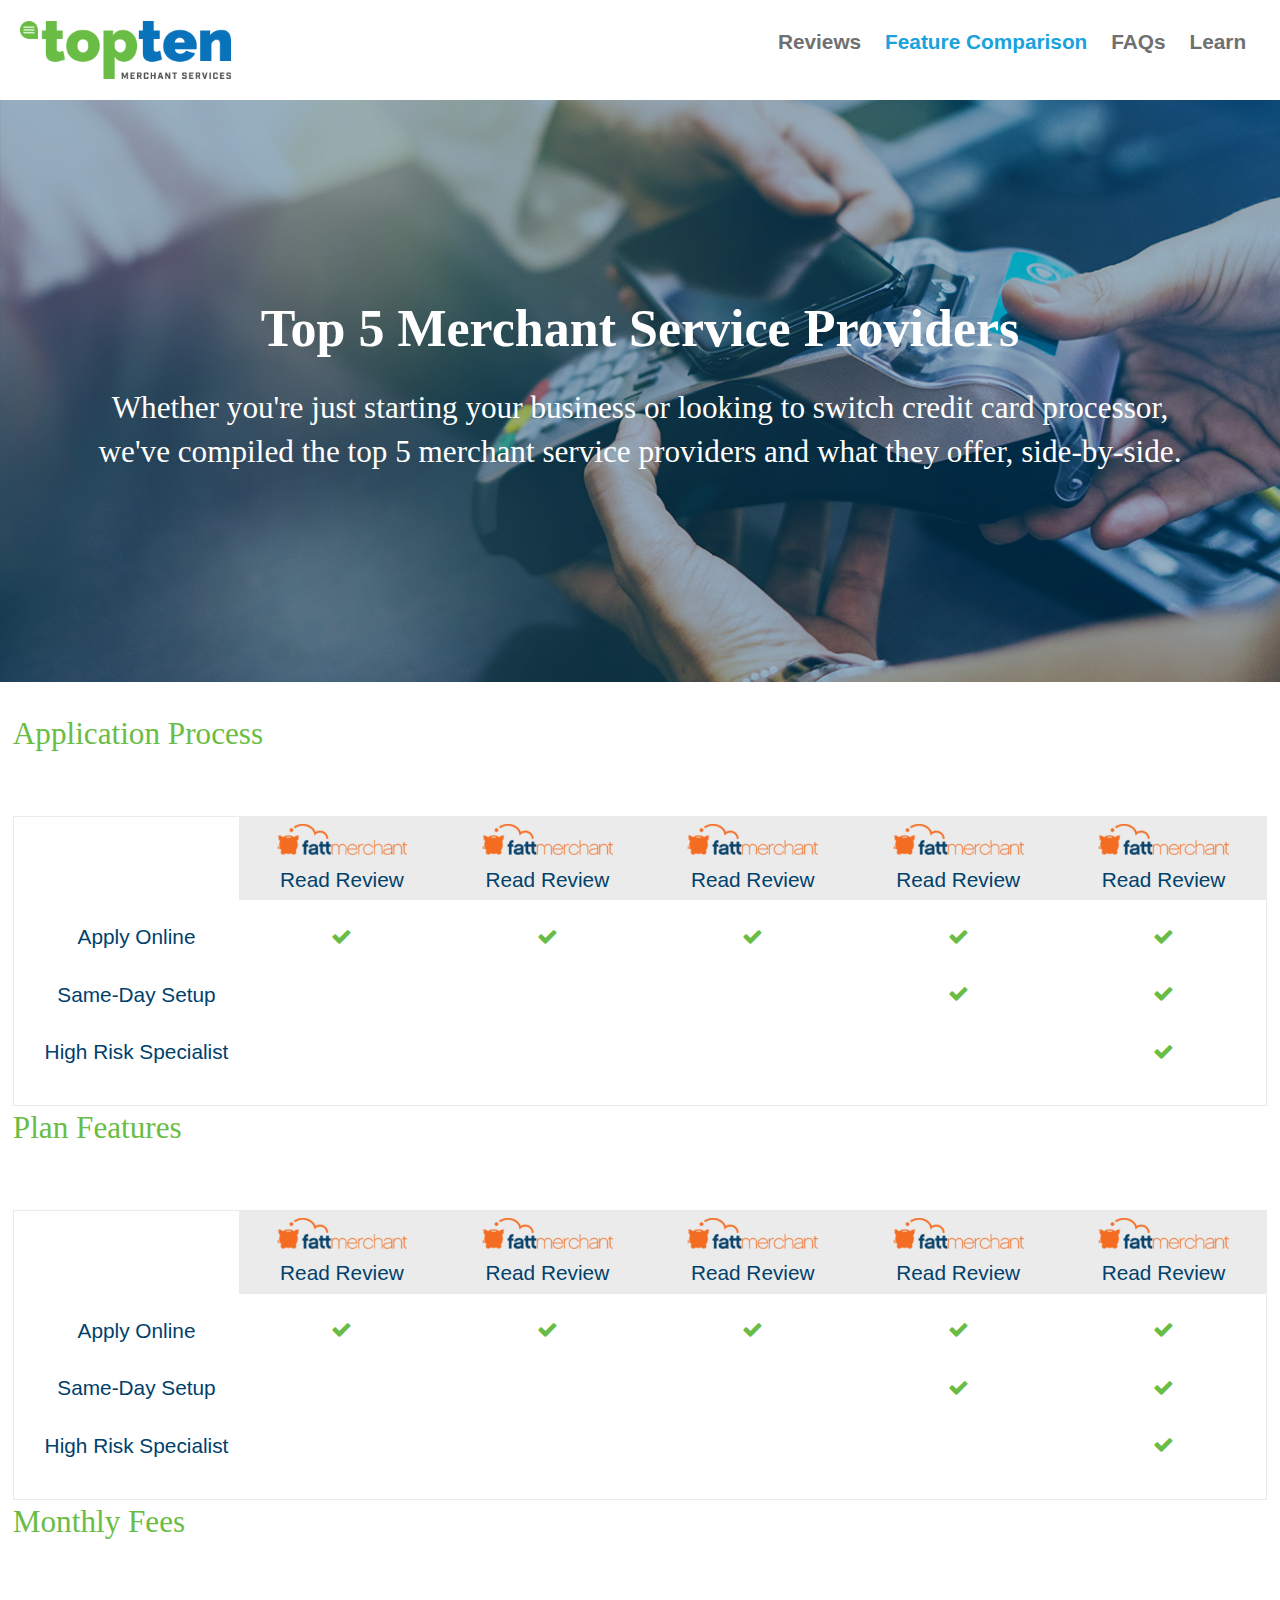
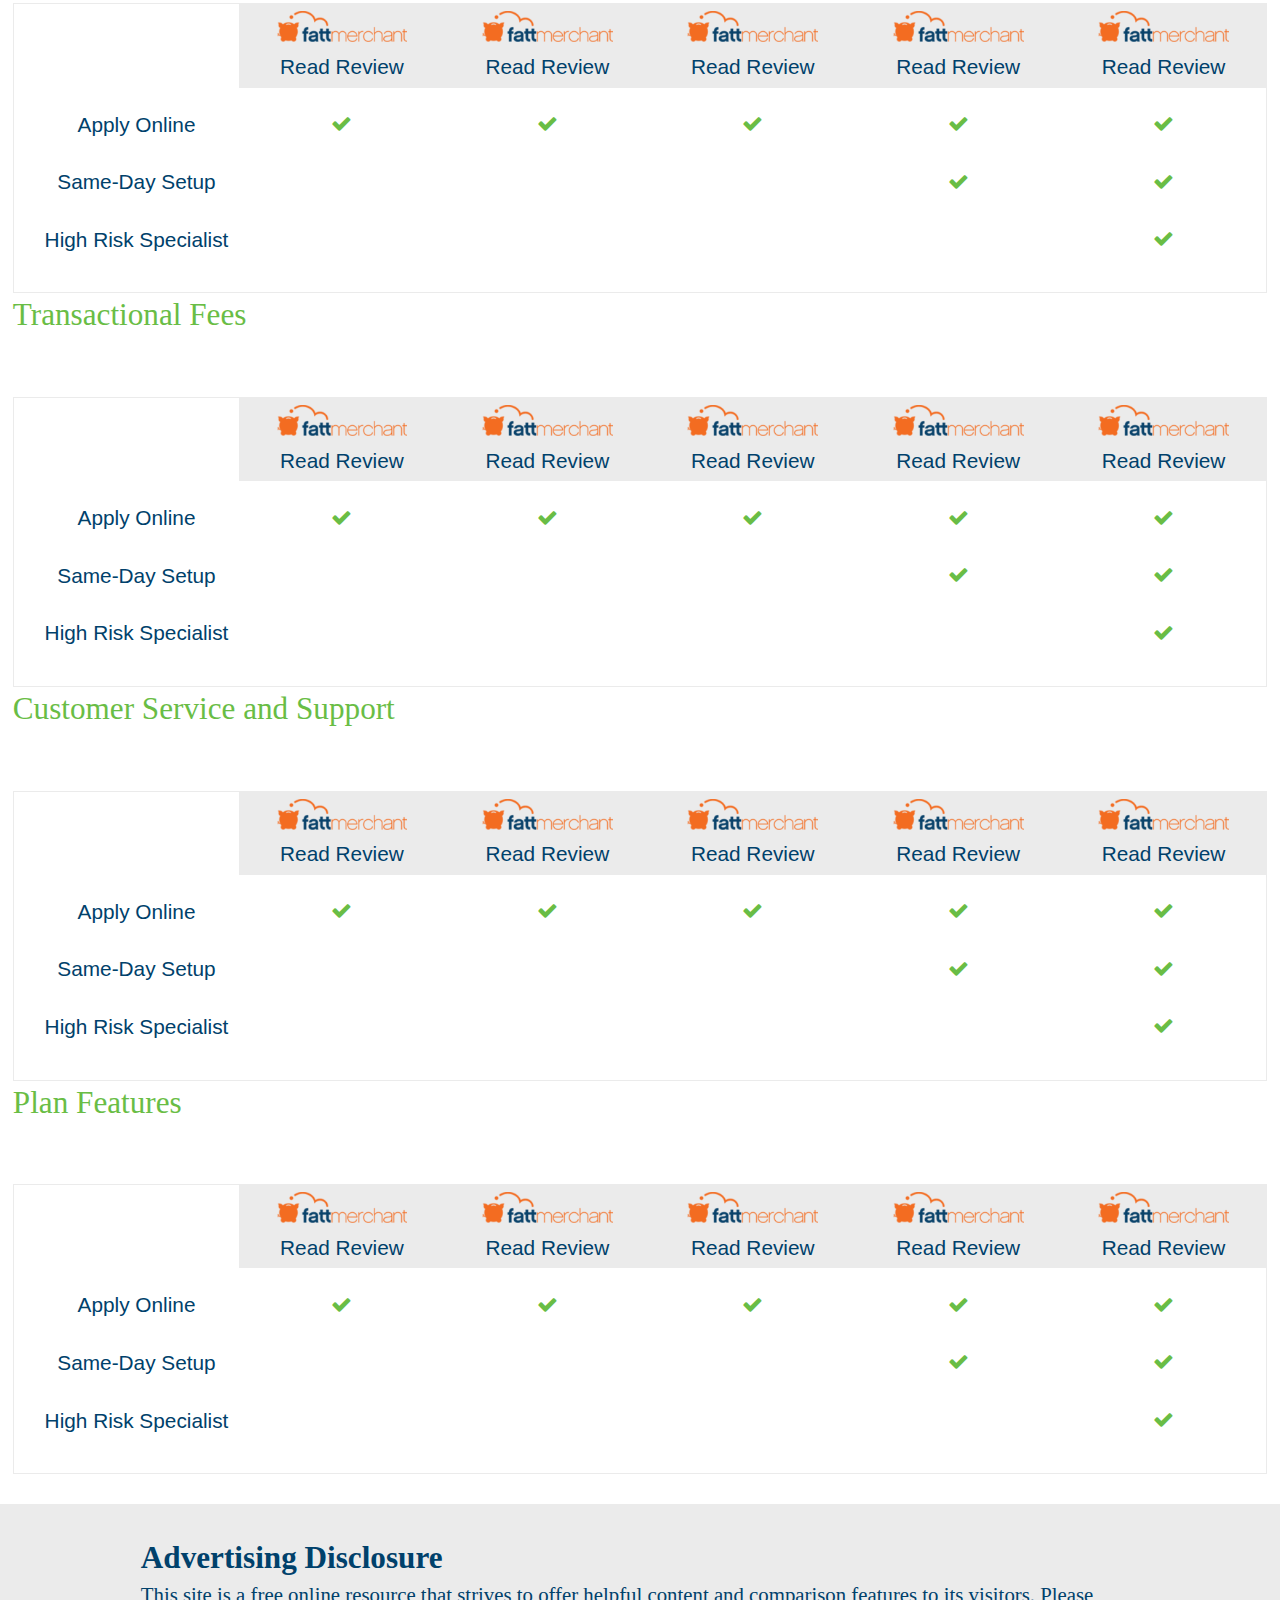
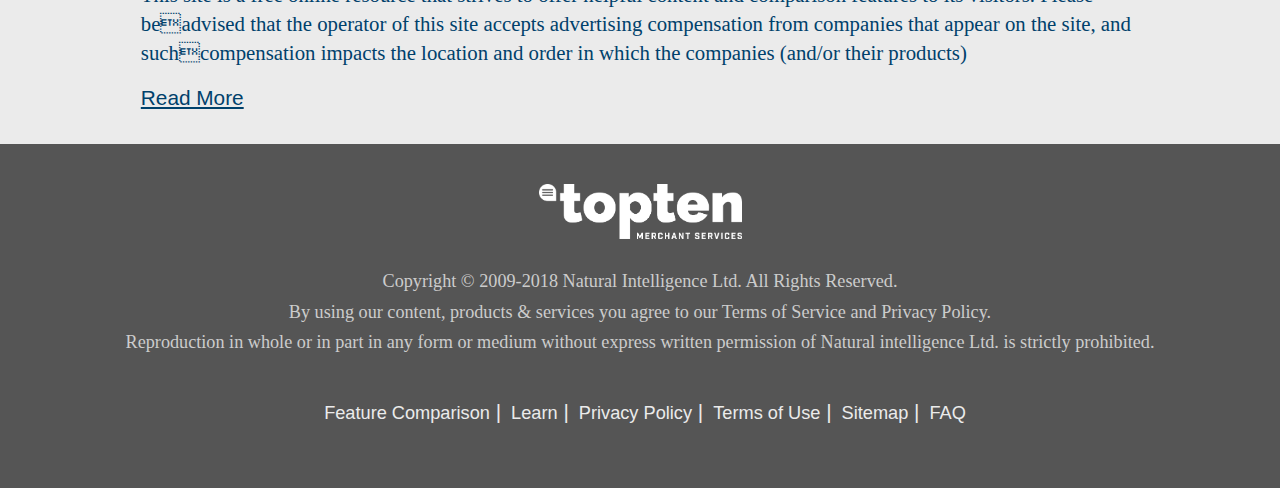
==== commit 9e3ad6c6: "remove unused nav and footer links" ====
--- a/comparison.html
+++ b/comparison.html
@@ -26,23 +26,21 @@
     <!-- Add your site or application content here -->
 
     <nav class="top-nav">
-            <div class="logo-toggle">
-              <div class="logo">
-                <a href="/"><img src="img/top-ten-logo.png" alt=""/></a>
-              </div>
-      
-              <div id="menu-toggle"><i class="fas fa fa-bars"></i></div>
+        <div class="logo-toggle">
+            <div class="logo">
+                <a href="/"><img src="img/top-ten-logo.png" alt="" /></a>
             </div>
-      
-            <ul class="menu">
-              <li><a href="/">Enterprise</a></li>
-              <li><a href="#">Point of Sale (POS)</a></li>
-              <li><a href="#">Reviews</a></li>
-              <li><a  class="active" href="comparison.html">Feature Comparison</a></li>
-              <li><a href="faq-page.html">FAQs</a></li>
-              <li><a href="learn.html">Learn</a></li>
-            </ul>
-          </nav>
+
+            <div id="menu-toggle"><i class="fas fa fa-bars"></i></div>
+        </div>
+
+        <ul class="menu">
+            <li><a href="reviews.html">Reviews</a></li>
+            <li><a class="active" href="comparison.html">Feature Comparison</a></li>
+            <li><a href="faq-page.html">FAQs</a></li>
+            <li><a href="learn.html">Learn</a></li>
+        </ul>
+    </nav>
     <!-- END top-nav -->
 
     <div class="hero">
@@ -365,18 +363,17 @@
             <div class="copyright-text">
                 <p>Copyright © 2009-2018 Natural Intelligence Ltd. All Rights Reserved.</p>
                 <p>By using our content, products & services you agree to our Terms of Service and Privacy Policy.</p>
-                <p>Reproduction in whole or in part in any form or medium without express written permission of Natural intelligence Ltd. is strictly prohibited.</p>
+                <p>Reproduction in whole or in part in any form or medium without express written permission of Natural
+                    intelligence Ltd. is strictly prohibited.</p>
             </div>
             <div class="links">
                 <ul>
                     <li><a href="comparison.html">Feature Comparison</a> |</li>
-                    <li><a href="#">Learn</a> |</li>
-                    <li><a href="#">About Us</a> |</li>
+                    <li><a href="learn.html">Learn</a> |</li>
                     <li><a href="#">Privacy Policy</a> |</li>
                     <li><a href="#">Terms of Use</a> |</li>
                     <li><a href="#">Sitemap</a> |</li>
-                    <li><a href="faq-page.html">FAQ</a> |</li>
-                    <li><a href="#">Partner with Us</a></li>
+                    <li><a href="faq-page.html">FAQ</a></li>
                 </ul>
             </div>
         </footer>
--- a/css/main.css
+++ b/css/main.css
@@ -215,6 +215,12 @@
   padding-bottom: 16px;
 }
 
+p.blue-small {
+  font-family: AvenirNext-Regular;
+  line-height: 1.25;
+  color: #00416b;
+}
+
 @media only screen and (max-width: 800px) {
   p {
     font-size: 1.1rem;
@@ -236,7 +242,7 @@
   }
 }
 
-ul > li {
+ul>li {
   color: #00416b;
   line-height: 2;
 }
@@ -251,7 +257,7 @@
 ========================================================================== */
 
 @media only screen and (max-width: 414px) {
-  .button-cta > button {
+  .button-cta>button {
     padding: 1rem 2rem 1rem 2rem;
   }
 
@@ -268,7 +274,7 @@
   }
 }
 
-.button-cta > button {
+.button-cta>button {
   border: none;
   margin-bottom: 1rem;
 }
@@ -340,7 +346,7 @@
 }
 
 .top-nav ul,
-.top-nav > input {
+.top-nav>input {
   display: none;
 }
 
@@ -348,19 +354,19 @@
   display: block;
 }
 
-.top-nav .logo a > img {
+.top-nav .logo a>img {
   height: 2.8rem;
   object-fit: contain;
   padding: 10px;
 }
 
 @media only screen and (max-width: 920px) {
-  .top-nav .logo a > img {
+  .top-nav .logo a>img {
     height: 5rem;
   }
 }
 
-.top-nav > ul {
+.top-nav>ul {
   display: flex;
   list-style: none;
 }
@@ -370,19 +376,20 @@
     display: flex !important;
     margin-left: 10px;
   }
-  .top-nav > ul {
+
+  .top-nav>ul {
     display: none;
     flex-direction: column;
     background-color: #fff;
     width: 100%;
   }
 
-  .top-nav ul > li {
+  .top-nav ul>li {
     line-height: 2.1;
   }
 }
 
-.top-nav li > a {
+.top-nav li>a {
   color: #707070;
   font-size: 1rem;
   font-weight: bold;
@@ -392,7 +399,7 @@
 }
 
 @media only screen and (max-width: 920px) {
-  .top-nav li > a {
+  .top-nav li>a {
     font-size: 1.5rem;
     display: block;
     padding: 0;
@@ -442,12 +449,24 @@
   }
 }
 
-.hero-header > h1 {
+@media only screen and (max-width: 414px) {
+  .hero-header {
+    padding: 0 0.875rem 1rem 0.875rem;
+  }
+}
+
+.hero-header>h1 {
   font-size: 2.5rem;
   text-align: center;
   color: #fff;
 }
 
+@media only screen and (max-width: 800px) {
+  .hero-header>h1 {
+    font-size: 2rem;
+  }
+}
+
 .hero-description {
   padding: 0 3.5rem;
   flex: 1;
@@ -455,18 +474,24 @@
   justify-content: center;
 }
 
-@media only screen and (max-width: 1024px) {
+@media only screen and (max-width: 800px) {
   .hero-description {
-    padding: 0 2rem;
-  }
-}
-
-.hero-description > p {
+    padding: 0 1.1rem;
+  }
+}
+
+.hero-description>p {
   font-size: 1.5rem;
   text-align: center;
   color: #fff;
 }
 
+@media only screen and (max-width: 1024px) {
+  .hero-description>p {
+    font-size: 1.2rem;
+  }
+}
+
 /* ==========================================================================
 Home Page We Recommend Body Styles Styles
 ========================================================================== */
@@ -541,13 +566,13 @@
   padding-bottom: 36px;
 }
 
-.ranking-logo > img {
+.ranking-logo>img {
   height: 57px;
   padding-bottom: 36px;
 }
 
 @media only screen and (max-width: 800px) {
-  .ranking-logo > img {
+  .ranking-logo>img {
     padding-bottom: 20px;
   }
 }
@@ -556,7 +581,7 @@
   padding-bottom: 21px;
 }
 
-.company-slogan > h4 {
+.company-slogan>h4 {
   font-family: 'AvenirNext-Medium';
   font-size: 1.2rem;
   font-weight: 500;
@@ -565,7 +590,7 @@
 }
 
 @media only screen and (max-width: 800px) {
-  .company-slogan > h4 {
+  .company-slogan>h4 {
     font-size: 1.5rem;
   }
 }
@@ -582,11 +607,11 @@
   padding: 0;
 }
 
-.ranking-stars ul > li {
+.ranking-stars ul>li {
   padding: 5px;
 }
 
-.ranking-stars ul li > img {
+.ranking-stars ul li>img {
   display: flex;
   height: 17px;
   color: #dabf27;
@@ -597,13 +622,13 @@
   padding-bottom: 23px;
 }
 
-.company-telephone > i {
+.company-telephone>i {
   padding: 5px;
   font-size: 1.625rem;
   color: #00416b;
 }
 
-.company-telephone > h3 {
+.company-telephone>h3 {
   font-family: 'AvenirNext-Regular';
   font-size: 1.2rem;
   font-weight: normal;
@@ -612,7 +637,7 @@
 }
 
 @media only screen and (max-width: 800px) {
-  .company-telephone > h3 {
+  .company-telephone>h3 {
     font-size: 1.5rem;
   }
 }
@@ -639,7 +664,7 @@
   }
 }
 
-.company-name > h3 {
+.company-name>h3 {
   font-family: 'AvenirNext-Medium';
   font-size: 1.2rem;
   font-weight: 500;
@@ -648,7 +673,7 @@
 }
 
 @media only screen and (max-width: 800px) {
-  .company-name > h3 {
+  .company-name>h3 {
     font-size: 1.5rem;
   }
 }
@@ -657,7 +682,7 @@
   padding-bottom: 10px;
 }
 
-.rating > p {
+.rating>p {
   font-family: 'AvenirNext-Bold';
   font-size: 0.875rem;
   letter-spacing: 0.2px;
@@ -665,7 +690,7 @@
 }
 
 @media only screen and (max-width: 800px) {
-  .rating > p {
+  .rating>p {
     font-size: 1rem;
     padding: 0;
   }
@@ -687,7 +712,7 @@
   padding-bottom: 16px;
 }
 
-.company-description > p {
+.company-description>p {
   font-family: 'AvenirNext-Medium';
   font-size: 0.775rem;
   letter-spacing: 0.1px;
@@ -695,7 +720,7 @@
 }
 
 @media only screen and (max-width: 800px) {
-  .company-description > p {
+  .company-description>p {
     font-size: 0.875rem;
   }
 }
@@ -704,7 +729,7 @@
   margin: 0;
 }
 
-.company-pros-list ul > li {
+.company-pros-list ul>li {
   font-family: 'AvenirNext-Medium';
   font-size: 0.875rem;
   line-height: 35px;
@@ -713,12 +738,12 @@
 }
 
 @media only screen and (max-width: 800px) {
-  .company-pros-list ul > li {
+  .company-pros-list ul>li {
     font-size: 0.9rem;
   }
 }
 
-.company-pros-list ul li > i {
+.company-pros-list ul li>i {
   color: #45b5d0;
   font-size: 1rem;
 }
@@ -731,11 +756,11 @@
   padding: 0 20px;
 }
 
-.blog-item > hr {
+.blog-item>hr {
   background-color: #00416b;
 }
 
-.blog-column > .social-icons {
+.blog-column>.social-icons {
   color: #00416b;
   text-align: center;
   font-size: 2rem;
@@ -744,12 +769,12 @@
 }
 
 @media only screen and (max-width: 800px) {
-  .blog-column > .social-icons {
+  .blog-column>.social-icons {
     font-size: 2.8rem;
   }
 }
 
-.blog-column-title > h2 {
+.blog-column-title>h2 {
   font-size: 1.3rem;
   line-height: 100px;
   font-family: 'AvenirNext-Medium';
@@ -758,19 +783,19 @@
 }
 
 @media only screen and (max-width: 800px) {
-  .blog-column-title > h2 {
+  .blog-column-title>h2 {
     font-size: 1.6rem;
   }
 }
 
-.blog-details > p {
+.blog-details>p {
   font-family: 'AvenirNext-regular';
   font-size: 0.775rem;
   color: #00416b;
 }
 
 @media only screen and (max-width: 800px) {
-  .blog-details > p {
+  .blog-details>p {
     font-size: 1rem;
   }
 }
@@ -802,6 +827,7 @@
 }
 
 @media only screen and (max-width: 800px) {
+
   .service-info-block-grey,
   .service-info-block-white {
     padding: 28px 3%;
@@ -844,12 +870,12 @@
   }
 }
 
-.basic-info-column-right .basic-info-img > img {
+.basic-info-column-right .basic-info-img>img {
   height: 7rem;
 }
 
 @media only screen and (max-width: 800px) {
-  .basic-info-column-right .basic-info-img > img {
+  .basic-info-column-right .basic-info-img>img {
     height: 12rem;
   }
 }
@@ -917,12 +943,12 @@
   }
 }
 
-.provider-logo > img {
+.provider-logo>img {
   height: 44px;
   padding-bottom: 24px;
 }
 
-.provider-name > h3 {
+.provider-name>h3 {
   padding-bottom: 30px;
   font-family: 'AvenirNext-Regular';
   font-size: 1.3rem;
@@ -958,7 +984,7 @@
   }
 }
 
-.provider-best-for > p {
+.provider-best-for>p {
   font-size: 0.775rem;
 }
 
@@ -968,8 +994,8 @@
   flex: 1;
 }
 
-.provider-pros ul > li,
-.provider-cons ul > li {
+.provider-pros ul>li,
+.provider-cons ul>li {
   list-style-type: none;
   font-size: 0.775rem;
 }
@@ -999,7 +1025,7 @@
 ========================================================================== */
 
 @media only screen and (max-width: 414px) {
-  div.comparisontable ul.row li > img {
+  div.comparisontable ul.row li>img {
     height: 1rem !important;
   }
 
@@ -1028,7 +1054,7 @@
   flex: 1;
 }
 
-div.comparisontable ul.row li > i {
+div.comparisontable ul.row li>i {
   display: flex;
   color: #69bd45;
   justify-content: center;
@@ -1036,7 +1062,7 @@
   margin-bottom: 0.5rem;
 }
 
-div.comparisontable ul.row li > img {
+div.comparisontable ul.row li>img {
   height: 1.5rem;
 }
 
@@ -1053,7 +1079,7 @@
   text-align: center;
 }
 
-div.comparisontable ul.row:first-of-type li > i {
+div.comparisontable ul.row:first-of-type li>i {
   text-align: center;
 }
 
@@ -1069,6 +1095,71 @@
   background: transparent;
   box-shadow: none;
 }
+
+/* ==========================================================================
+Reviews Styles
+========================================================================== */
+
+.review-wrapper {
+  display: flex;
+  flex-direction: column;
+  margin-left: 120px;
+}
+
+.review-wrapper>h2 {
+  margin-bottom: 55px;
+}
+
+.service-info-row {
+  display: flex;
+  justify-content: space-around;
+}
+
+.service-info-block-white>h2 {
+  text-align: left;
+}
+
+.service-info-block-white .service-info-row-top .info>h2 {
+  text-align: left;
+  margin-top: 35px;
+  margin-bottom: 25px;
+}
+
+.service-info-block-white>.service-info-row-top {
+  display: flex;
+  justify-content: space-around;
+}
+
+.service-info-block-white>.service-info-row-top .info {
+  width: 600px;
+}
+
+.info {
+  display: flex;
+  flex-direction: column;
+  width: 400px;
+}
+
+.info-block {
+  display: flex;
+  flex-direction: column;
+}
+
+.info-block>h3 {
+  margin-bottom: 35px;
+}
+
+.info-block>.img {
+  display: flex;
+  justify-content: center;
+}
+
+.info>h3 {
+  text-align: center;
+  margin-top: 74px;
+  margin-bottom: 20px;
+}
+
 
 /* ==========================================================================
 Learn Styles
@@ -1124,17 +1215,17 @@
   margin-bottom: 20px;
 }
 
-.blog-box .img > img {
+.blog-box .img>img {
   height: 216px;
   object-fit: contain;
 }
 
-.title-date > h2 {
+.title-date>h2 {
   font-size: 28px;
   padding-bottom: 10px;
 }
 
-.title-date > p {
+.title-date>p {
   font-size: 16px;
 }
 
@@ -1155,7 +1246,7 @@
   padding-bottom: 10px;
 }
 
-.excerpt-link > a {
+.excerpt-link>a {
   font-size: 16px;
   font-weight: bold;
 }
@@ -1186,12 +1277,12 @@
   max-width: 400px;
 }
 
-.merchant-box .img > img {
+.merchant-box .img>img {
   height: 36px;
   object-fit: contain;
 }
 
-.links > a {
+.links>a {
   font-size: 16px;
   line-height: 1.75;
   letter-spacing: 0.2px;
@@ -1232,7 +1323,7 @@
   padding-bottom: 30px;
 }
 
-.footer .logo > img {
+.footer .logo>img {
   width: 203px;
 }
 
@@ -1240,20 +1331,20 @@
   padding-bottom: 30px;
 }
 
-.copyright-text > p {
+.copyright-text>p {
   text-align: center;
   font-size: 0.875rem;
   color: #ccc;
   padding-bottom: 5px;
 }
 
-footer .links > ul {
+footer .links>ul {
   display: flex;
   list-style: none;
 }
 
 @media only screen and (max-width: 800px) {
-  footer .links > ul {
+  footer .links>ul {
     flex-wrap: wrap;
     justify-content: center;
   }
@@ -1264,7 +1355,7 @@
   margin-right: 10px;
 }
 
-footer li > a {
+footer li>a {
   text-decoration: none;
   color: #ebebeb;
   font-size: 0.875rem;
@@ -1362,7 +1453,10 @@
   /* Style adjustments for viewports that meet the condition */
 }
 
-@media print, (-webkit-min-device-pixel-ratio: 1.25), (min-resolution: 1.25dppx), (min-resolution: 120dpi) {
+@media print,
+(-webkit-min-device-pixel-ratio: 1.25),
+(min-resolution: 1.25dppx),
+(min-resolution: 120dpi) {
   /* Style adjustments for high resolution devices */
 }
 
@@ -1373,6 +1467,7 @@
    ========================================================================== */
 
 @media print {
+
   *,
   *:before,
   *:after {
@@ -1390,11 +1485,11 @@
   }
 
   a[href]:after {
-    content: ' (' attr(href) ')';
+    content: ' ('attr(href) ')';
   }
 
   abbr[title]:after {
-    content: ' (' attr(title) ')';
+    content: ' ('attr(title) ')';
   }
 
   /*
@@ -1452,4 +1547,4 @@
   100% {
     opacity: 1;
   }
-}
+}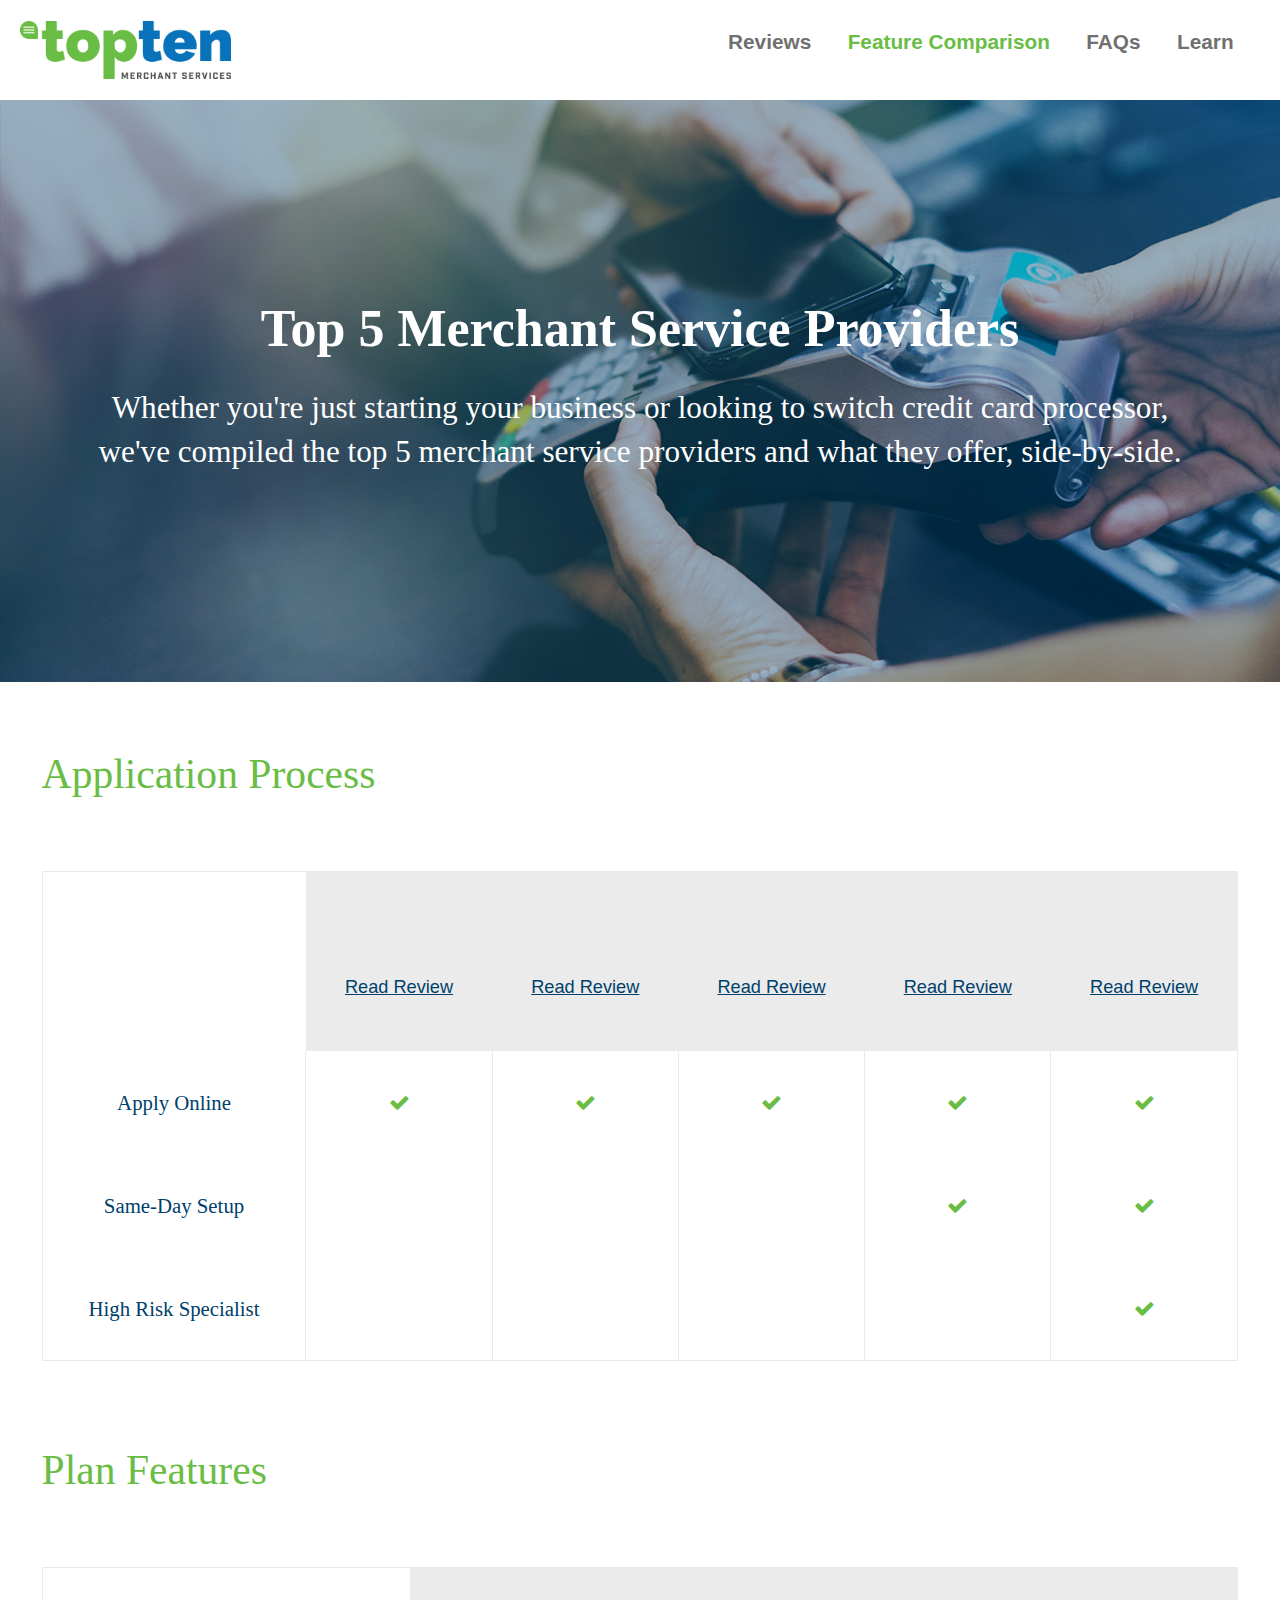
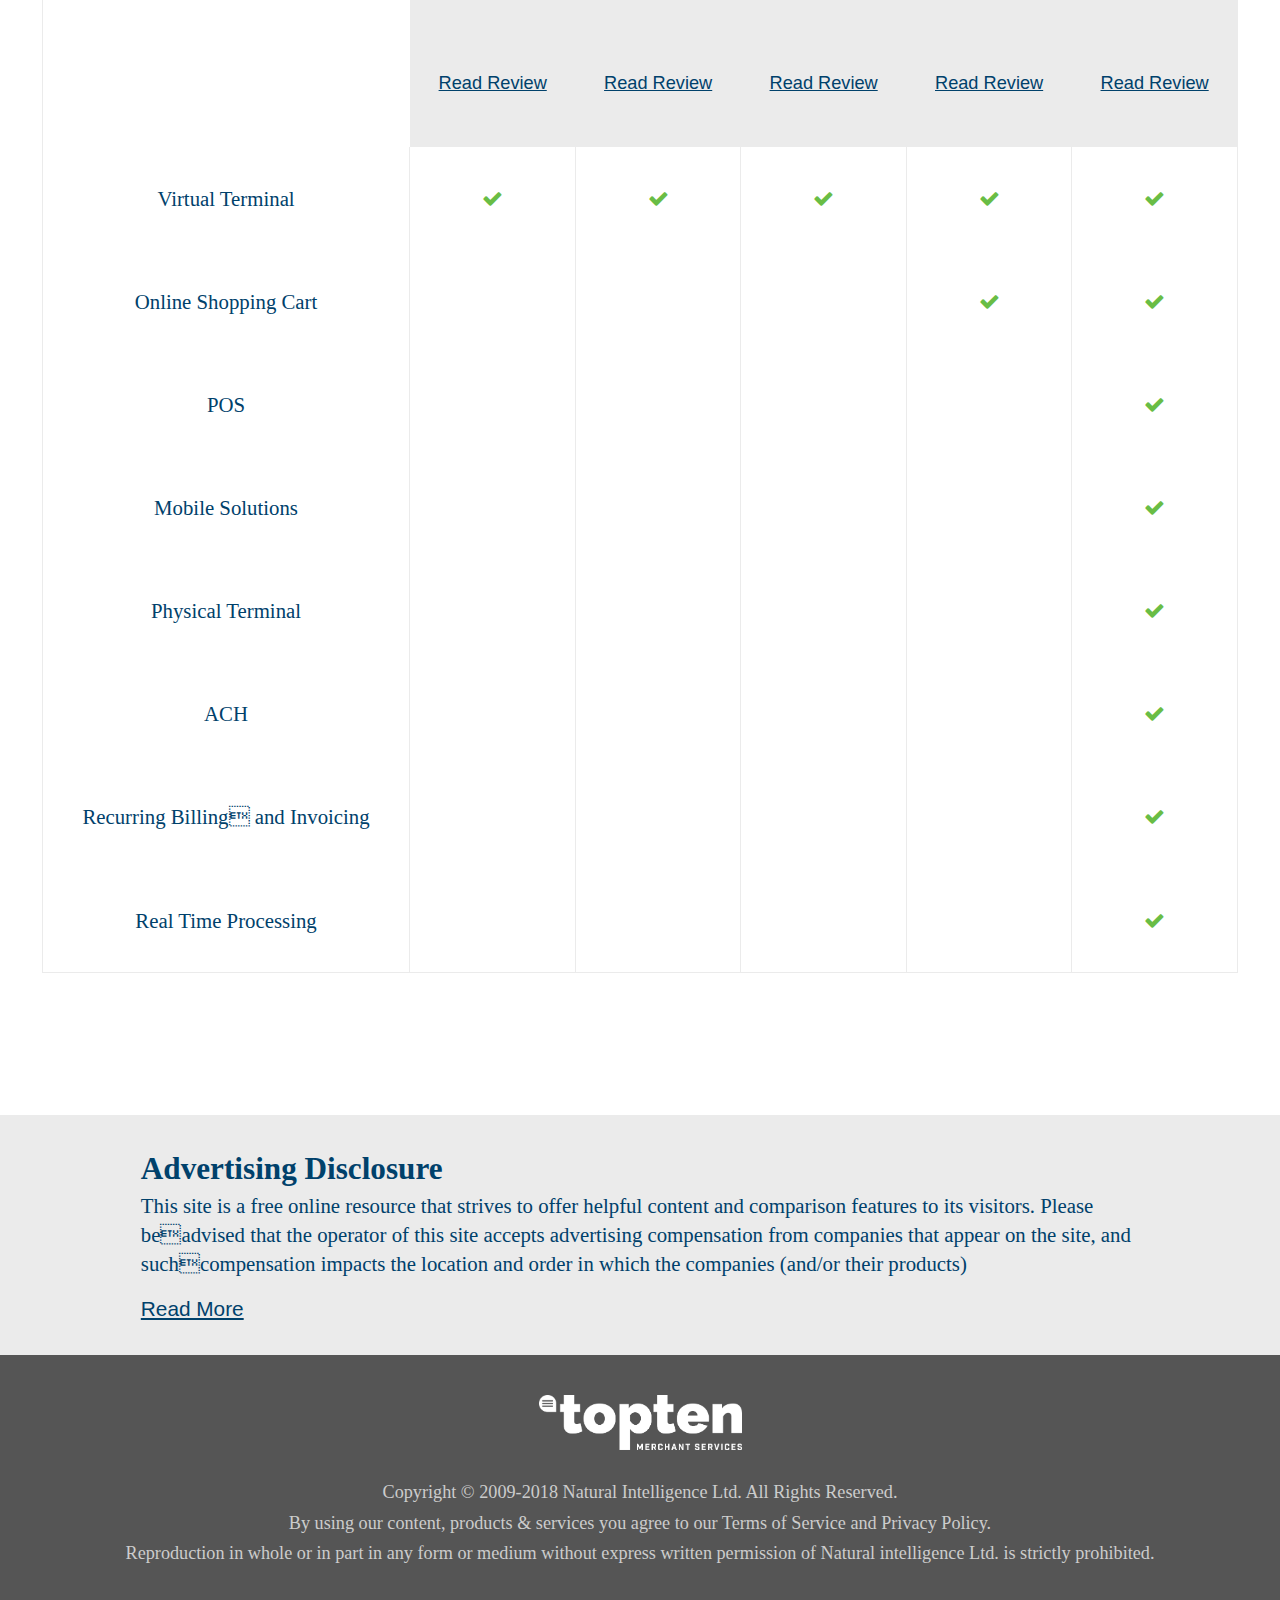
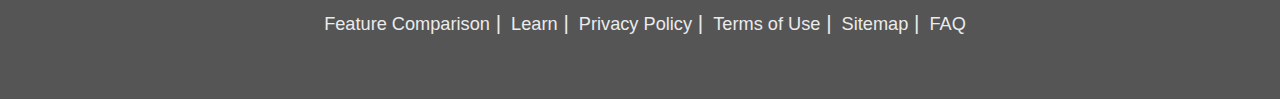
==== commit bdcb0d9e: "adjust comparison.html desktop + mobile styles" ====
--- a/comparison.html
+++ b/comparison.html
@@ -53,290 +53,224 @@
         </div>
     </div>
     <!-- END hero -->
-
-    <div class="box-wrapping">
-        <div class="recommend-header">
-            <h3 class="green-medium">Application Process</h3>
-        </div>
-        <div class="comparisontable">
-            <ul class="row">
-                <li class="legend"></li>
-                <li><img src="img/fattmerchant.png" /><br />Read Review</li>
-                <li><img src="img/fattmerchant.png" /><br />Read Review</li>
-                <li><img src="img/fattmerchant.png" /><br />Read Review</li>
-                <li><img src="img/fattmerchant.png" /><br />Read Review</li>
-                <li><img src="img/fattmerchant.png" /><br />Read Review</li>
-            </ul>
-
-            <ul class="row">
-                <li class="legend">Apply Online</li>
-                <li><i class="fas fa fa-check"></i></li>
-                <li><i class="fas fa fa-check"></i></li>
-                <li><i class="fas fa fa-check"></i></li>
-                <li><i class="fas fa fa-check"></i></li>
-                <li><i class="fas fa fa-check"></i></li>
-            </ul>
-
-            <ul class="row">
-                <li class="legend">Same-Day Setup</li>
-                <li></li>
-                <li></li>
-                <li></li>
-                <li><i class="fas fa fa-check"></i></li>
-                <li><i class="fas fa fa-check"></i></li>
-            </ul>
-
-            <ul class="row">
-                <li class="legend">High Risk Specialist</li>
-                <li></li>
-                <li></li>
-                <li></li>
-                <li></li>
-                <li><i class="fas fa fa-check"></i></li>
-            </ul>
-
-            <ul class="row">
-                <li class="legend"></li>
-            </ul>
-        </div>
-
-
-        <div class="recommend-header">
-            <h3 class="green-medium">Plan Features</h3>
-        </div>
-
-        <div class="comparisontable">
-            <ul class="row">
-                <li class="legend"></li>
-                <li><img src="img/fattmerchant.png" /><br />Read Review</li>
-                <li><img src="img/fattmerchant.png" /><br />Read Review</li>
-                <li><img src="img/fattmerchant.png" /><br />Read Review</li>
-                <li><img src="img/fattmerchant.png" /><br />Read Review</li>
-                <li><img src="img/fattmerchant.png" /><br />Read Review</li>
-            </ul>
-
-            <ul class="row">
-                <li class="legend">Apply Online</li>
-                <li><i class="fas fa fa-check"></i></li>
-                <li><i class="fas fa fa-check"></i></li>
-                <li><i class="fas fa fa-check"></i></li>
-                <li><i class="fas fa fa-check"></i></li>
-                <li><i class="fas fa fa-check"></i></li>
-            </ul>
-
-            <ul class="row">
-                <li class="legend">Same-Day Setup</li>
-                <li></li>
-                <li></li>
-                <li></li>
-                <li><i class="fas fa fa-check"></i></li>
-                <li><i class="fas fa fa-check"></i></li>
-            </ul>
-
-            <ul class="row">
-                <li class="legend">High Risk Specialist</li>
-                <li></li>
-                <li></li>
-                <li></li>
-                <li></li>
-                <li><i class="fas fa fa-check"></i></li>
-            </ul>
-
-            <ul class="row">
-                <li class="legend"></li>
-            </ul>
-        </div>
-
-
-        <div class="recommend-header">
-            <h3 class="green-medium">Monthly Fees</h3>
-        </div>
-
-        <div class="comparisontable">
-            <ul class="row">
-                <li class="legend"></li>
-                <li><img src="img/fattmerchant.png" /><br />Read Review</li>
-                <li><img src="img/fattmerchant.png" /><br />Read Review</li>
-                <li><img src="img/fattmerchant.png" /><br />Read Review</li>
-                <li><img src="img/fattmerchant.png" /><br />Read Review</li>
-                <li><img src="img/fattmerchant.png" /><br />Read Review</li>
-            </ul>
-
-            <ul class="row">
-                <li class="legend">Apply Online</li>
-                <li><i class="fas fa fa-check"></i></li>
-                <li><i class="fas fa fa-check"></i></li>
-                <li><i class="fas fa fa-check"></i></li>
-                <li><i class="fas fa fa-check"></i></li>
-                <li><i class="fas fa fa-check"></i></li>
-            </ul>
-
-            <ul class="row">
-                <li class="legend">Same-Day Setup</li>
-                <li></li>
-                <li></li>
-                <li></li>
-                <li><i class="fas fa fa-check"></i></li>
-                <li><i class="fas fa fa-check"></i></li>
-            </ul>
-
-            <ul class="row">
-                <li class="legend">High Risk Specialist</li>
-                <li></li>
-                <li></li>
-                <li></li>
-                <li></li>
-                <li><i class="fas fa fa-check"></i></li>
-            </ul>
-
-            <ul class="row">
-                <li class="legend"></li>
-            </ul>
-        </div>
-
-
-        <div class="recommend-header">
-            <h3 class="green-medium">Transactional Fees</h3>
-        </div>
-
-        <div class="comparisontable">
-            <ul class="row">
-                <li class="legend"></li>
-                <li><img src="img/fattmerchant.png" /><br />Read Review</li>
-                <li><img src="img/fattmerchant.png" /><br />Read Review</li>
-                <li><img src="img/fattmerchant.png" /><br />Read Review</li>
-                <li><img src="img/fattmerchant.png" /><br />Read Review</li>
-                <li><img src="img/fattmerchant.png" /><br />Read Review</li>
-            </ul>
-
-            <ul class="row">
-                <li class="legend">Apply Online</li>
-                <li><i class="fas fa fa-check"></i></li>
-                <li><i class="fas fa fa-check"></i></li>
-                <li><i class="fas fa fa-check"></i></li>
-                <li><i class="fas fa fa-check"></i></li>
-                <li><i class="fas fa fa-check"></i></li>
-            </ul>
-
-            <ul class="row">
-                <li class="legend">Same-Day Setup</li>
-                <li></li>
-                <li></li>
-                <li></li>
-                <li><i class="fas fa fa-check"></i></li>
-                <li><i class="fas fa fa-check"></i></li>
-            </ul>
-
-            <ul class="row">
-                <li class="legend">High Risk Specialist</li>
-                <li></li>
-                <li></li>
-                <li></li>
-                <li></li>
-                <li><i class="fas fa fa-check"></i></li>
-            </ul>
-
-            <ul class="row">
-                <li class="legend"></li>
-            </ul>
-        </div>
-
-
-        <div class="recommend-header">
-            <h3 class="green-medium">Customer Service and Support</h3>
-        </div>
-
-        <div class="comparisontable">
-            <ul class="row">
-                <li class="legend"></li>
-                <li><img src="img/fattmerchant.png" /><br />Read Review</li>
-                <li><img src="img/fattmerchant.png" /><br />Read Review</li>
-                <li><img src="img/fattmerchant.png" /><br />Read Review</li>
-                <li><img src="img/fattmerchant.png" /><br />Read Review</li>
-                <li><img src="img/fattmerchant.png" /><br />Read Review</li>
-            </ul>
-
-            <ul class="row">
-                <li class="legend">Apply Online</li>
-                <li><i class="fas fa fa-check"></i></li>
-                <li><i class="fas fa fa-check"></i></li>
-                <li><i class="fas fa fa-check"></i></li>
-                <li><i class="fas fa fa-check"></i></li>
-                <li><i class="fas fa fa-check"></i></li>
-            </ul>
-
-            <ul class="row">
-                <li class="legend">Same-Day Setup</li>
-                <li></li>
-                <li></li>
-                <li></li>
-                <li><i class="fas fa fa-check"></i></li>
-                <li><i class="fas fa fa-check"></i></li>
-            </ul>
-
-            <ul class="row">
-                <li class="legend">High Risk Specialist</li>
-                <li></li>
-                <li></li>
-                <li></li>
-                <li></li>
-                <li><i class="fas fa fa-check"></i></li>
-            </ul>
-
-            <ul class="row">
-                <li class="legend"></li>
-            </ul>
-        </div>
-
-
-        <div class="recommend-header">
-            <h3 class="green-medium">Plan Features</h3>
-        </div>
-
-        <div class="comparisontable">
-            <ul class="row">
-                <li class="legend"></li>
-                <li><img src="img/fattmerchant.png" /><br />Read Review</li>
-                <li><img src="img/fattmerchant.png" /><br />Read Review</li>
-                <li><img src="img/fattmerchant.png" /><br />Read Review</li>
-                <li><img src="img/fattmerchant.png" /><br />Read Review</li>
-                <li><img src="img/fattmerchant.png" /><br />Read Review</li>
-            </ul>
-
-            <ul class="row">
-                <li class="legend">Apply Online</li>
-                <li><i class="fas fa fa-check"></i></li>
-                <li><i class="fas fa fa-check"></i></li>
-                <li><i class="fas fa fa-check"></i></li>
-                <li><i class="fas fa fa-check"></i></li>
-                <li><i class="fas fa fa-check"></i></li>
-            </ul>
-
-            <ul class="row">
-                <li class="legend">Same-Day Setup</li>
-                <li></li>
-                <li></li>
-                <li></li>
-                <li><i class="fas fa fa-check"></i></li>
-                <li><i class="fas fa fa-check"></i></li>
-            </ul>
-
-            <ul class="row">
-                <li class="legend">High Risk Specialist</li>
-                <li></li>
-                <li></li>
-                <li></li>
-                <li></li>
-                <li><i class="fas fa fa-check"></i></li>
-            </ul>
-
-            <ul class="row">
-                <li class="legend"></li>
-            </ul>
-        </div>
-
-    </div>
-    <!-- END box-wrapping -->
+    <div class="comparison-box-wrapping">
+
+        <div class="comparison-block">
+            <div class="recommend-header"><h2 class="green-medium">Application Process</h2></div>
+            <table>
+                <thead>
+                    <tr>
+                    <th>&nbsp;</th>
+                    <th>
+                        <div class="company-header">
+                            <div class="image">
+                                <img src="http://royjossfolk.com/img/fattmerchant-logo.png" alt="">
+                            </div>
+                            <div class="review-link">
+                                <a href="#">Read Review</a>
+                            </div>
+                        </div> <!-- company-header END -->
+                    </th>
+                    <th>
+                        <div class="company-header">
+                            <div class="image">
+                                <img src="http://royjossfolk.com/img/fattmerchant-logo.png" alt="">
+                            </div>
+                            <div class="review-link">
+                                <a href="#">Read Review</a>
+                            </div>
+                        </div> <!-- company-header END -->
+                    </th>
+                    <th>
+                        <div class="company-header">
+                            <div class="image">
+                                <img src="http://royjossfolk.com/img/fattmerchant-logo.png" alt="">
+                            </div>
+                            <div class="review-link">
+                                <a href="#">Read Review</a>
+                            </div>
+                        </div> <!-- company-header END -->
+                    </th>
+                    <th>
+                        <div class="company-header">
+                            <div class="image">
+                                <img src="http://royjossfolk.com/img/fattmerchant-logo.png" alt="">
+                            </div>
+                            <div class="review-link">
+                                <a href="#">Read Review</a>
+                            </div>
+                        </div> <!-- company-header END -->
+                    </th>
+                    <th>
+                        <div class="company-header">
+                            <div class="image">
+                                <img src="http://royjossfolk.com/img/fattmerchant-logo.png" alt="">
+                            </div>
+                            <div class="review-link">
+                                <a href="#">Read Review</a>
+                            </div>
+                        </div> <!-- company-header END -->
+                    </th>
+                    </tr>
+                </thead>
+                <tbody>
+                    <tr>
+                        <td><p>Apply Online</p></td>
+                        <td><i class="fas fa fa-check"></i></td>
+                        <td><i class="fas fa fa-check"></i></td>
+                        <td><i class="fas fa fa-check"></i></td>
+                        <td><i class="fas fa fa-check"></i></td>
+                        <td><i class="fas fa fa-check"></i></td>
+                    </tr>
+                    <tr>
+                        <td><p>Same-Day Setup</p></td>
+                        <td>&nbsp;</td>
+                        <td>&nbsp;</td>
+                        <td>&nbsp;</td>
+                        <td><i class="fas fa fa-check"></i></td>
+                        <td><i class="fas fa fa-check"></i></td>
+                    </tr>
+                    <tr>
+                        <td><p>High Risk Specialist</p></td>
+                        <td>&nbsp;</td>
+                        <td>&nbsp;</td>
+                        <td>&nbsp;</td>
+                        <td>&nbsp;</td>
+                        <td><i class="fas fa fa-check"></i></td>
+                    </tr>
+                </tbody>
+            </table>
+        </div> <!-- comparison-block END -->
+
+        <div class="comparison-block">
+                <div class="recommend-header"><h2 class="green-medium">Plan Features</h2></div>
+                <table>
+                    <thead>
+                        <tr>
+                        <th>&nbsp;</th>
+                        <th>
+                            <div class="company-header">
+                                <div class="image">
+                                    <img src="http://royjossfolk.com/img/fattmerchant-logo.png" alt="">
+                                </div>
+                                <div class="review-link">
+                                    <a href="#">Read Review</a>
+                                </div>
+                            </div> <!-- company-header END -->
+                        </th>
+                        <th>
+                            <div class="company-header">
+                                <div class="image">
+                                    <img src="http://royjossfolk.com/img/fattmerchant-logo.png" alt="">
+                                </div>
+                                <div class="review-link">
+                                    <a href="#">Read Review</a>
+                                </div>
+                            </div> <!-- company-header END -->
+                        </th>
+                        <th>
+                            <div class="company-header">
+                                <div class="image">
+                                    <img src="http://royjossfolk.com/img/fattmerchant-logo.png" alt="">
+                                </div>
+                                <div class="review-link">
+                                    <a href="#">Read Review</a>
+                                </div>
+                            </div> <!-- company-header END -->
+                        </th>
+                        <th>
+                            <div class="company-header">
+                                <div class="image">
+                                    <img src="http://royjossfolk.com/img/fattmerchant-logo.png" alt="">
+                                </div>
+                                <div class="review-link">
+                                    <a href="#">Read Review</a>
+                                </div>
+                            </div> <!-- company-header END -->
+                        </th>
+                        <th>
+                            <div class="company-header">
+                                <div class="image">
+                                    <img src="http://royjossfolk.com/img/fattmerchant-logo.png" alt="">
+                                </div>
+                                <div class="review-link">
+                                    <a href="#">Read Review</a>
+                                </div>
+                            </div> <!-- company-header END -->
+                        </th>
+                        </tr>
+                    </thead>
+                    <tbody>
+                        <tr>
+                            <td><p>Virtual Terminal</p></td>
+                            <td><i class="fas fa fa-check"></i></td>
+                            <td><i class="fas fa fa-check"></i></td>
+                            <td><i class="fas fa fa-check"></i></td>
+                            <td><i class="fas fa fa-check"></i></td>
+                            <td><i class="fas fa fa-check"></i></td>
+                        </tr>
+                        <tr>
+                            <td><p>Online Shopping Cart</p></td>
+                            <td>&nbsp;</td>
+                            <td>&nbsp;</td>
+                            <td>&nbsp;</td>
+                            <td><i class="fas fa fa-check"></i></td>
+                            <td><i class="fas fa fa-check"></i></td>
+                        </tr>
+                        <tr>
+                            <td><p>POS</p></td>
+                            <td>&nbsp;</td>
+                            <td>&nbsp;</td>
+                            <td>&nbsp;</td>
+                            <td>&nbsp;</td>
+                            <td><i class="fas fa fa-check"></i></td>
+                        </tr>
+                        <tr>
+                            <td><p>Mobile Solutions</p></td>
+                            <td>&nbsp;</td>
+                            <td>&nbsp;</td>
+                            <td>&nbsp;</td>
+                            <td>&nbsp;</td>
+                            <td><i class="fas fa fa-check"></i></td>
+                        </tr>
+                        <tr>
+                            <td><p>Physical Terminal</p></td>
+                            <td>&nbsp;</td>
+                            <td>&nbsp;</td>
+                            <td>&nbsp;</td>
+                            <td>&nbsp;</td>
+                            <td><i class="fas fa fa-check"></i></td>
+                        </tr>
+                        <tr>
+                            <td><p>ACH</p></td>
+                            <td>&nbsp;</td>
+                            <td>&nbsp;</td>
+                            <td>&nbsp;</td>
+                            <td>&nbsp;</td>
+                            <td><i class="fas fa fa-check"></i></td>
+                        </tr>
+                        <tr>
+                            <td><p>Recurring Billing and Invoicing</p></td>
+                            <td>&nbsp;</td>
+                            <td>&nbsp;</td>
+                            <td>&nbsp;</td>
+                            <td>&nbsp;</td>
+                            <td><i class="fas fa fa-check"></i></td>
+                        </tr>
+                        <tr>
+                            <td><p>Real Time Processing</p></td>
+                            <td>&nbsp;</td>
+                            <td>&nbsp;</td>
+                            <td>&nbsp;</td>
+                            <td>&nbsp;</td>
+                            <td><i class="fas fa fa-check"></i></td>
+                        </tr>
+                    </tbody>
+                </table>
+            </div> <!-- comparison-block END -->
+
+    </div> <!-- comparison-box-wrapping END -->
+    
     <div class="service-info-wrapper">
         <div class="service-info-block-grey">
             <div class="small-business-description-wrapper">
--- a/css/main.css
+++ b/css/main.css
@@ -142,6 +142,10 @@
 Author's custom styles
 ========================================================================== */
 
+img {
+  max-width: 100%;
+}
+
 /* ==========================================================================
 Typography Styles
 ========================================================================== */
@@ -179,6 +183,11 @@
   color: #69bd45;
 }
 
+h2.green-bold-small {
+  font-size: 1.4rem;
+  color: #69bd45;
+}
+
 h2.green-medium {
   font-family: 'AvenirNext-Medium';
   font-size: 2rem;
@@ -242,7 +251,7 @@
   }
 }
 
-ul>li {
+ul > li {
   color: #00416b;
   line-height: 2;
 }
@@ -257,7 +266,7 @@
 ========================================================================== */
 
 @media only screen and (max-width: 414px) {
-  .button-cta>button {
+  .button-cta > button {
     padding: 1rem 2rem 1rem 2rem;
   }
 
@@ -274,7 +283,7 @@
   }
 }
 
-.button-cta>button {
+.button-cta > button {
   border: none;
   margin-bottom: 1rem;
 }
@@ -346,7 +355,7 @@
 }
 
 .top-nav ul,
-.top-nav>input {
+.top-nav > input {
   display: none;
 }
 
@@ -354,19 +363,19 @@
   display: block;
 }
 
-.top-nav .logo a>img {
+.top-nav .logo a > img {
   height: 2.8rem;
   object-fit: contain;
   padding: 10px;
 }
 
 @media only screen and (max-width: 920px) {
-  .top-nav .logo a>img {
+  .top-nav .logo a > img {
     height: 5rem;
   }
 }
 
-.top-nav>ul {
+.top-nav > ul {
   display: flex;
   list-style: none;
 }
@@ -377,29 +386,29 @@
     margin-left: 10px;
   }
 
-  .top-nav>ul {
+  .top-nav > ul {
     display: none;
     flex-direction: column;
     background-color: #fff;
     width: 100%;
   }
 
-  .top-nav ul>li {
+  .top-nav ul > li {
     line-height: 2.1;
   }
 }
 
-.top-nav li>a {
+.top-nav li > a {
   color: #707070;
   font-size: 1rem;
   font-weight: bold;
-  padding: 0 1.15rem 0 0;
+  padding: 0 1.75rem 0 0;
   text-decoration: none;
   display: inline-block;
 }
 
 @media only screen and (max-width: 920px) {
-  .top-nav li>a {
+  .top-nav li > a {
     font-size: 1.5rem;
     display: block;
     padding: 0;
@@ -407,11 +416,11 @@
 }
 
 .top-nav a:hover {
-  color: #1aa2dd;
+  color: #69bd45;
 }
 
 .top-nav a.active {
-  color: #1aa2dd;
+  color: #69bd45;
 }
 
 /* ==========================================================================
@@ -455,14 +464,14 @@
   }
 }
 
-.hero-header>h1 {
+.hero-header > h1 {
   font-size: 2.5rem;
   text-align: center;
   color: #fff;
 }
 
 @media only screen and (max-width: 800px) {
-  .hero-header>h1 {
+  .hero-header > h1 {
     font-size: 2rem;
   }
 }
@@ -480,14 +489,14 @@
   }
 }
 
-.hero-description>p {
+.hero-description > p {
   font-size: 1.5rem;
   text-align: center;
   color: #fff;
 }
 
 @media only screen and (max-width: 1024px) {
-  .hero-description>p {
+  .hero-description > p {
     font-size: 1.2rem;
   }
 }
@@ -566,13 +575,13 @@
   padding-bottom: 36px;
 }
 
-.ranking-logo>img {
+.ranking-logo > img {
   height: 57px;
   padding-bottom: 36px;
 }
 
 @media only screen and (max-width: 800px) {
-  .ranking-logo>img {
+  .ranking-logo > img {
     padding-bottom: 20px;
   }
 }
@@ -581,7 +590,7 @@
   padding-bottom: 21px;
 }
 
-.company-slogan>h4 {
+.company-slogan > h4 {
   font-family: 'AvenirNext-Medium';
   font-size: 1.2rem;
   font-weight: 500;
@@ -590,7 +599,7 @@
 }
 
 @media only screen and (max-width: 800px) {
-  .company-slogan>h4 {
+  .company-slogan > h4 {
     font-size: 1.5rem;
   }
 }
@@ -607,11 +616,11 @@
   padding: 0;
 }
 
-.ranking-stars ul>li {
+.ranking-stars ul > li {
   padding: 5px;
 }
 
-.ranking-stars ul li>img {
+.ranking-stars ul li > img {
   display: flex;
   height: 17px;
   color: #dabf27;
@@ -622,13 +631,13 @@
   padding-bottom: 23px;
 }
 
-.company-telephone>i {
+.company-telephone > i {
   padding: 5px;
   font-size: 1.625rem;
   color: #00416b;
 }
 
-.company-telephone>h3 {
+.company-telephone > h3 {
   font-family: 'AvenirNext-Regular';
   font-size: 1.2rem;
   font-weight: normal;
@@ -637,7 +646,7 @@
 }
 
 @media only screen and (max-width: 800px) {
-  .company-telephone>h3 {
+  .company-telephone > h3 {
     font-size: 1.5rem;
   }
 }
@@ -664,7 +673,7 @@
   }
 }
 
-.company-name>h3 {
+.company-name > h3 {
   font-family: 'AvenirNext-Medium';
   font-size: 1.2rem;
   font-weight: 500;
@@ -673,7 +682,7 @@
 }
 
 @media only screen and (max-width: 800px) {
-  .company-name>h3 {
+  .company-name > h3 {
     font-size: 1.5rem;
   }
 }
@@ -682,7 +691,7 @@
   padding-bottom: 10px;
 }
 
-.rating>p {
+.rating > p {
   font-family: 'AvenirNext-Bold';
   font-size: 0.875rem;
   letter-spacing: 0.2px;
@@ -690,7 +699,7 @@
 }
 
 @media only screen and (max-width: 800px) {
-  .rating>p {
+  .rating > p {
     font-size: 1rem;
     padding: 0;
   }
@@ -712,7 +721,7 @@
   padding-bottom: 16px;
 }
 
-.company-description>p {
+.company-description > p {
   font-family: 'AvenirNext-Medium';
   font-size: 0.775rem;
   letter-spacing: 0.1px;
@@ -720,7 +729,7 @@
 }
 
 @media only screen and (max-width: 800px) {
-  .company-description>p {
+  .company-description > p {
     font-size: 0.875rem;
   }
 }
@@ -729,7 +738,7 @@
   margin: 0;
 }
 
-.company-pros-list ul>li {
+.company-pros-list ul > li {
   font-family: 'AvenirNext-Medium';
   font-size: 0.875rem;
   line-height: 35px;
@@ -738,12 +747,12 @@
 }
 
 @media only screen and (max-width: 800px) {
-  .company-pros-list ul>li {
+  .company-pros-list ul > li {
     font-size: 0.9rem;
   }
 }
 
-.company-pros-list ul li>i {
+.company-pros-list ul li > i {
   color: #45b5d0;
   font-size: 1rem;
 }
@@ -756,11 +765,11 @@
   padding: 0 20px;
 }
 
-.blog-item>hr {
+.blog-item > hr {
   background-color: #00416b;
 }
 
-.blog-column>.social-icons {
+.blog-column > .social-icons {
   color: #00416b;
   text-align: center;
   font-size: 2rem;
@@ -769,12 +778,12 @@
 }
 
 @media only screen and (max-width: 800px) {
-  .blog-column>.social-icons {
+  .blog-column > .social-icons {
     font-size: 2.8rem;
   }
 }
 
-.blog-column-title>h2 {
+.blog-column-title > h2 {
   font-size: 1.3rem;
   line-height: 100px;
   font-family: 'AvenirNext-Medium';
@@ -783,19 +792,19 @@
 }
 
 @media only screen and (max-width: 800px) {
-  .blog-column-title>h2 {
+  .blog-column-title > h2 {
     font-size: 1.6rem;
   }
 }
 
-.blog-details>p {
+.blog-details > p {
   font-family: 'AvenirNext-regular';
   font-size: 0.775rem;
   color: #00416b;
 }
 
 @media only screen and (max-width: 800px) {
-  .blog-details>p {
+  .blog-details > p {
     font-size: 1rem;
   }
 }
@@ -827,7 +836,6 @@
 }
 
 @media only screen and (max-width: 800px) {
-
   .service-info-block-grey,
   .service-info-block-white {
     padding: 28px 3%;
@@ -870,12 +878,12 @@
   }
 }
 
-.basic-info-column-right .basic-info-img>img {
+.basic-info-column-right .basic-info-img > img {
   height: 7rem;
 }
 
 @media only screen and (max-width: 800px) {
-  .basic-info-column-right .basic-info-img>img {
+  .basic-info-column-right .basic-info-img > img {
     height: 12rem;
   }
 }
@@ -943,12 +951,12 @@
   }
 }
 
-.provider-logo>img {
+.provider-logo > img {
   height: 44px;
   padding-bottom: 24px;
 }
 
-.provider-name>h3 {
+.provider-name > h3 {
   padding-bottom: 30px;
   font-family: 'AvenirNext-Regular';
   font-size: 1.3rem;
@@ -984,7 +992,7 @@
   }
 }
 
-.provider-best-for>p {
+.provider-best-for > p {
   font-size: 0.775rem;
 }
 
@@ -994,8 +1002,8 @@
   flex: 1;
 }
 
-.provider-pros ul>li,
-.provider-cons ul>li {
+.provider-pros ul > li,
+.provider-cons ul > li {
   list-style-type: none;
   font-size: 0.775rem;
 }
@@ -1015,85 +1023,107 @@
   padding: 20px 0 12px 58px;
 }
 
+@media only screen and (max-width: 800px) {
+  .faq-question {
+    padding: 20px 0 12px;
+  }
+}
+
 .faq-question:hover {
   background-color: #ebebeb;
-  color: red;
 }
 
 /* ==========================================================================
 Comparison Styles
 ========================================================================== */
 
-@media only screen and (max-width: 414px) {
-  div.comparisontable ul.row li>img {
-    height: 1rem !important;
-  }
-
-  div.comparisontable ul.row li {
-    flex: 1;
-    font-size: 0.5rem !important;
-  }
-}
-
-div.comparisontable {
-  display: flex;
-  flex-direction: column;
-  border: #ebebeb 0.05rem solid;
-}
-
-div.comparisontable ul.row {
-  list-style: none;
-  display: flex;
-  /* turn children li elements into flex children */
-  flex: 1;
-  flex-wrap: wrap;
+.comparison-box-wrapping {
+  display: flex;
+  flex: 1;
+  flex-direction: column;
+  padding: 3rem 2rem;
+}
+
+table {
+  flex: 1;
+  border: 1px solid #ebebeb;
+  border-collapse: collapse;
+}
+
+@media only screen and (max-width: 1000px) {
+  table {
+    overflow-x: scroll;
+    display: block;
+    white-space: nowrap;
+  }
+}
+
+th {
+  background-color: #ebebeb;
+  flex: 1;
   text-align: center;
-}
-
-div.comparisontable ul.row li {
-  flex: 1;
-}
-
-div.comparisontable ul.row li>i {
-  display: flex;
+  padding: 40px 18px 50px;
+  text-align: center;
+}
+
+@media only screen and (max-width: 1000px) {
+  th {
+    padding: 25px 18px 36px;
+  }
+}
+
+th:first-child {
+  background-color: #fff;
+}
+
+td {
+  text-align: center;
+  border-right: 1px solid #ebebeb;
+}
+
+td:first-child {
+  padding: 37px 0;
+}
+
+@media only screen and (max-width: 1000px) {
+  td:first-child {
+    text-align: left;
+    padding: 17px 0;
+    white-space: normal;
+    min-width: 180px;
+  }
+}
+
+td > p {
+  padding: 0;
+  margin: 0 0.775rem;
+  font-weight: 500;
+}
+
+td > i {
   color: #69bd45;
-  justify-content: center;
-  margin-top: 0.5rem;
-  margin-bottom: 0.5rem;
-}
-
-div.comparisontable ul.row li>img {
-  height: 1.5rem;
-}
-
-/* the legend column (first li within each row) */
-div.comparisontable ul.row li.legend {
-  border: none;
-  width: 30rem;
-  text-align: center;
-}
-
-/* very first row */
-div.comparisontable ul.row:first-of-type li {
-  background: #ebebeb;
-  text-align: center;
-}
-
-div.comparisontable ul.row:first-of-type li>i {
-  text-align: center;
-}
-
-/* very last row */
-div.comparisontable ul.row:last-of-type li {
-  text-align: center;
-  border-bottom: none;
-}
-
-/* first and last cell within legend column */
-div.comparisontable ul.row:first-of-type li.legend.legend,
-div.comparisontable ul.row:last-of-type li.legend {
-  background: transparent;
-  box-shadow: none;
+}
+
+.comparison-block {
+  padding-bottom: 80px;
+  display: flex;
+  flex-direction: column;
+}
+
+.company-header {
+  flex: 1;
+  display: flex;
+  flex-direction: column;
+  align-items: center;
+}
+
+.company-header .image {
+  padding-bottom: 30px;
+}
+
+.review-link a {
+  font-size: 0.875rem;
+  font-weight: 500;
 }
 
 /* ==========================================================================
@@ -1106,7 +1136,7 @@
   margin-left: 120px;
 }
 
-.review-wrapper>h2 {
+.review-wrapper > h2 {
   margin-bottom: 55px;
 }
 
@@ -1115,22 +1145,22 @@
   justify-content: space-around;
 }
 
-.service-info-block-white>h2 {
+.service-info-block-white > h2 {
   text-align: left;
 }
 
-.service-info-block-white .service-info-row-top .info>h2 {
+.service-info-block-white .service-info-row-top .info > h2 {
   text-align: left;
   margin-top: 35px;
   margin-bottom: 25px;
 }
 
-.service-info-block-white>.service-info-row-top {
+.service-info-block-white > .service-info-row-top {
   display: flex;
   justify-content: space-around;
 }
 
-.service-info-block-white>.service-info-row-top .info {
+.service-info-block-white > .service-info-row-top .info {
   width: 600px;
 }
 
@@ -1145,129 +1175,151 @@
   flex-direction: column;
 }
 
-.info-block>h3 {
+.info-block > h3 {
   margin-bottom: 35px;
 }
 
-.info-block>.img {
+.info-block > .img {
   display: flex;
   justify-content: center;
 }
 
-.info>h3 {
+.info > h3 {
   text-align: center;
   margin-top: 74px;
   margin-bottom: 20px;
 }
 
-
 /* ==========================================================================
 Learn Styles
 ========================================================================== */
 
-@media only screen and (max-width: 414px) {
-  .container {
-    display: flex;
+.container {
+  display: flex;
+  padding: 3rem 1rem;
+  /* This is just to make the width more accurate to the mock up */
+}
+
+.learn-column-wrapper {
+  display: flex;
+  justify-content: center;
+  flex: 1;
+}
+
+@media only screen and (max-width: 1090px) {
+  .learn-column-wrapper {
     flex-direction: column;
-    justify-content: center;
-  }
-
-  .left-column {
-    display: flex;
-    flex-direction: column;
-    align-items: center;
-  }
-
-  .blog-box {
-    display: flex;
-    background-color: #ebebeb;
-    padding: 30px 42px;
-    max-width: 400px;
-    max-height: 300px;
-    margin-bottom: 20px;
-    align-items: center;
-  }
-}
-
-.container {
-  display: flex;
-  min-width: 1224px;
-  /* This is just to make the width more accurate to the mock up */
+  }
 }
 
 .left-column {
-  flex: 2;
-  /*   background-color: blue; */
-  display: flex;
-  flex-direction: column;
-  align-items: center;
+  flex: 3;
+  /* background-color: blue; */
+  display: flex;
+  flex-direction: column;
+  align-items: flex-end;
   justify-content: flex-end;
   padding-right: 10px;
-  padding-top: 60px;
+}
+
+@media only screen and (max-width: 1300px) {
+  .left-column {
+    align-items: center;
+    justify-content: unset;
+    padding-right: 0;
+  }
+}
+
+@media only screen and (max-width: 1300px) {
+  .left-column {
+    flex: unset;
+  }
 }
 
 .blog-box {
   display: flex;
+  flex: 1;
+  max-width: 700px;
+  max-height: 300px;
   background-color: #ebebeb;
   padding: 30px 42px;
-  max-width: 700px;
-  max-height: 300px;
   margin-bottom: 20px;
 }
 
-.blog-box .img>img {
-  height: 216px;
-  object-fit: contain;
-}
-
-.title-date>h2 {
-  font-size: 28px;
+@media only screen and (max-width: 760px) {
+  .blog-box {
+    padding: 0;
+    display: block;
+    max-height: unset;
+  }
+}
+
+.blog-box .img > img {
+  min-height: 100%;
+}
+
+@media only screen and (max-width: 760px) {
+  .blog-box .img > img {
+    width: 100%;
+    height: 15rem;
+  }
+}
+
+.title-date > h2 {
+  font-size: 1.4rem;
   padding-bottom: 10px;
 }
 
-.title-date>p {
-  font-size: 16px;
+.title-date > p {
+  font-size: 0.775rem;
+  font-style: italic;
 }
 
 .left-column .img {
   flex: 1;
+  /* max-height: 226px; */
 }
 
 .left-column .text {
+  flex: 1.5;
+  max-width: 16rem;
+  margin-left: 20px;
+  display: flex;
+  flex-direction: column;
+  /* justify-content: space-around; */
+}
+
+p.excerpt {
+  font-size: 0.875rem;
+  padding-bottom: 10px;
+}
+
+.excerpt-link > a {
+  font-size: 0.875rem;
+  font-weight: bold;
+}
+
+.right-column {
   flex: 2;
-  margin-left: 20px;
-  display: flex;
-  flex-direction: column;
-  justify-content: space-around;
-}
-
-p.excerpt {
-  font-size: 16px;
-  padding-bottom: 10px;
-}
-
-.excerpt-link>a {
-  font-size: 16px;
-  font-weight: bold;
-}
-
-.right-column {
-  flex: 1;
-  /*   background-color: red; */
-  padding-top: 60px;
-  display: flex;
-  flex-direction: column;
+  /* background-color: red; */
+  display: flex;
+  flex-direction: column;
+  padding-left: 10px;
+}
+
+@media only screen and (max-width: 1090px) {
+  .right-column {
+    align-items: center;
+    padding-left: 0;
+  }
 }
 
 .column-title {
-  text-align: center;
   padding-top: 20px;
-  padding-right: 110px;
 }
 
 .merchant-box {
   background-color: #f6f6f6;
-  margin-left: 10px;
   margin-bottom: 20px;
   padding: 0 20px;
   min-height: 180px;
@@ -1277,12 +1329,16 @@
   max-width: 400px;
 }
 
-.merchant-box .img>img {
+.merchant-box .img {
+  flex: 1;
+}
+
+.merchant-box .img > img {
   height: 36px;
   object-fit: contain;
 }
 
-.links>a {
+.links > a {
   font-size: 16px;
   line-height: 1.75;
   letter-spacing: 0.2px;
@@ -1292,16 +1348,17 @@
   display: flex;
   flex-direction: column;
   align-items: center;
+  flex: 1;
 }
 
 a.button {
   background-color: #69bd45;
   text-align: center;
-  padding: 12px 37px;
+  padding: 12px 1.5rem;
   margin-bottom: 18px;
   text-decoration: none;
   color: #fff;
-  font-size: 20px;
+  font-size: 0.875rem;
   font-family: 'AvenirNext-Bold';
 }
 
@@ -1323,7 +1380,7 @@
   padding-bottom: 30px;
 }
 
-.footer .logo>img {
+.footer .logo > img {
   width: 203px;
 }
 
@@ -1331,20 +1388,20 @@
   padding-bottom: 30px;
 }
 
-.copyright-text>p {
+.copyright-text > p {
   text-align: center;
   font-size: 0.875rem;
   color: #ccc;
   padding-bottom: 5px;
 }
 
-footer .links>ul {
+footer .links > ul {
   display: flex;
   list-style: none;
 }
 
 @media only screen and (max-width: 800px) {
-  footer .links>ul {
+  footer .links > ul {
     flex-wrap: wrap;
     justify-content: center;
   }
@@ -1355,7 +1412,7 @@
   margin-right: 10px;
 }
 
-footer li>a {
+footer li > a {
   text-decoration: none;
   color: #ebebeb;
   font-size: 0.875rem;
@@ -1453,10 +1510,7 @@
   /* Style adjustments for viewports that meet the condition */
 }
 
-@media print,
-(-webkit-min-device-pixel-ratio: 1.25),
-(min-resolution: 1.25dppx),
-(min-resolution: 120dpi) {
+@media print, (-webkit-min-device-pixel-ratio: 1.25), (min-resolution: 1.25dppx), (min-resolution: 120dpi) {
   /* Style adjustments for high resolution devices */
 }
 
@@ -1467,7 +1521,6 @@
    ========================================================================== */
 
 @media print {
-
   *,
   *:before,
   *:after {
@@ -1485,11 +1538,11 @@
   }
 
   a[href]:after {
-    content: ' ('attr(href) ')';
+    content: ' (' attr(href) ')';
   }
 
   abbr[title]:after {
-    content: ' ('attr(title) ')';
+    content: ' (' attr(title) ')';
   }
 
   /*
@@ -1547,4 +1600,4 @@
   100% {
     opacity: 1;
   }
-}+}
